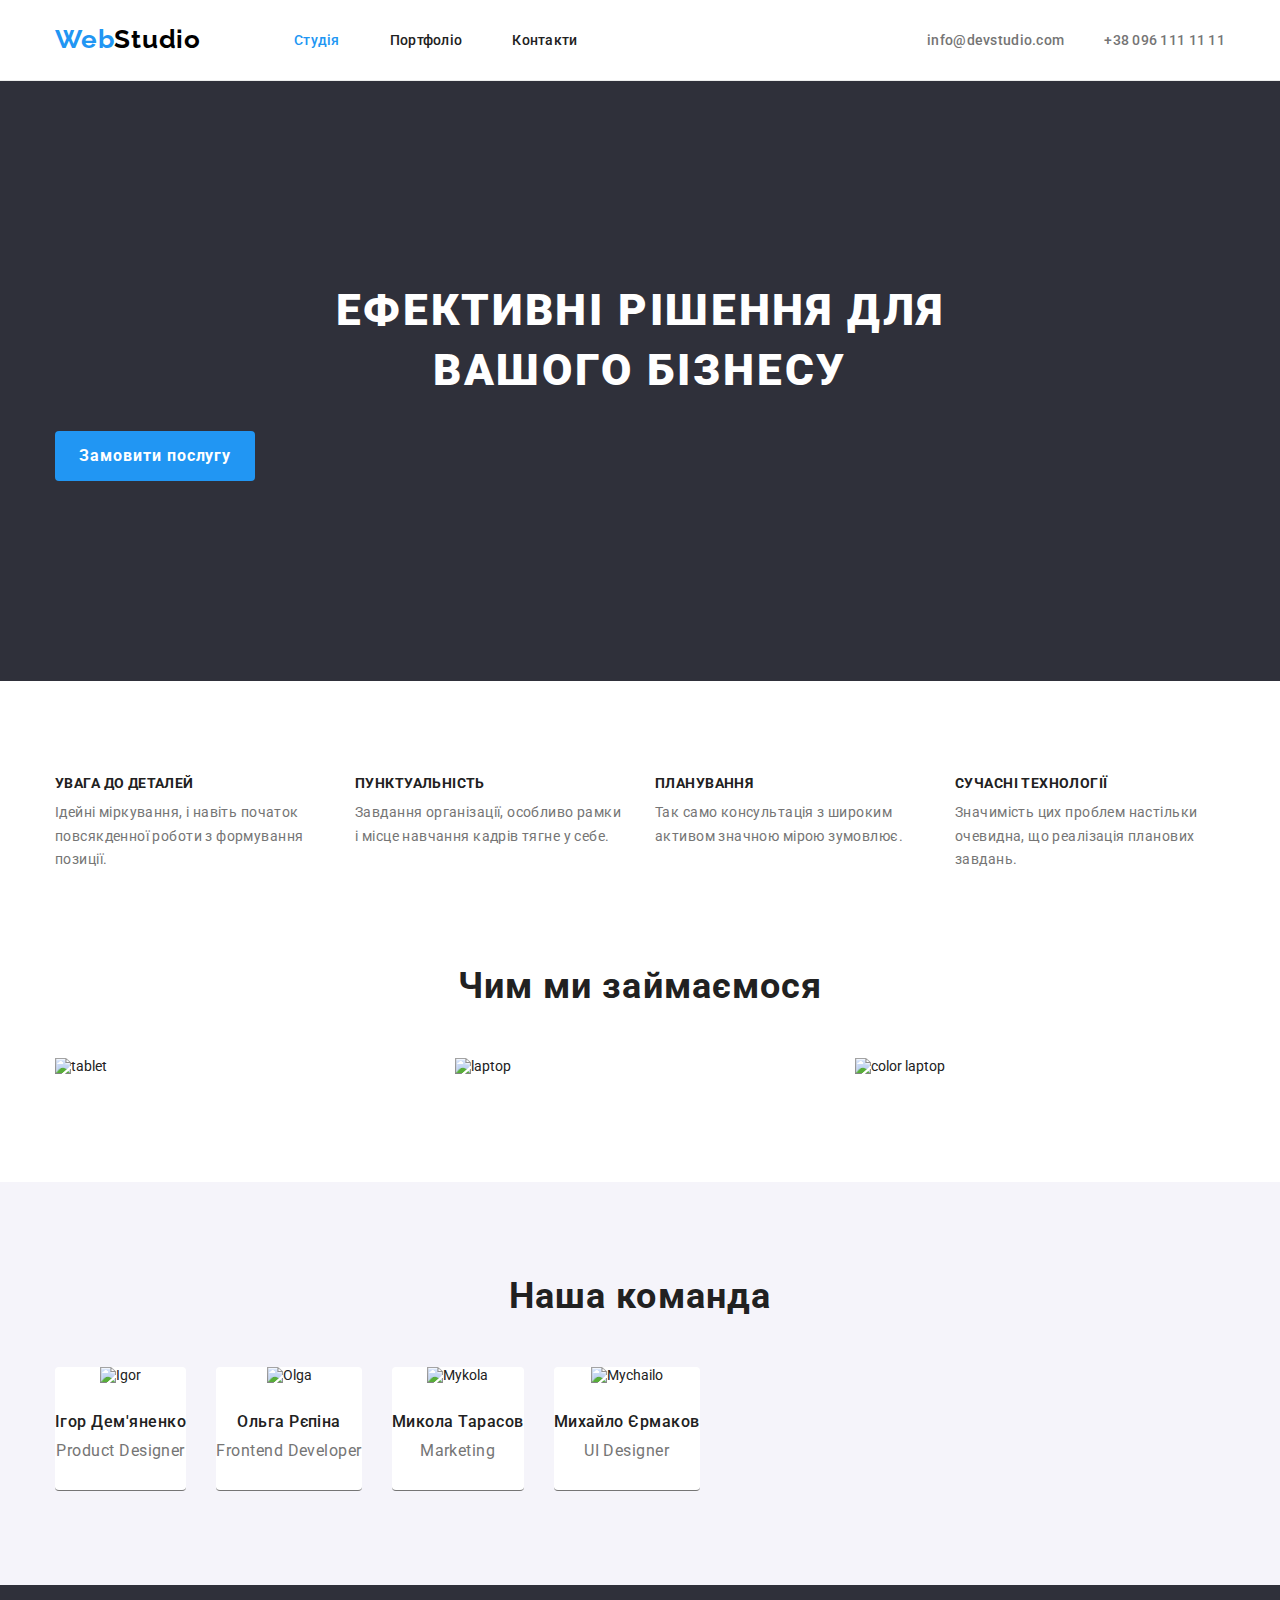
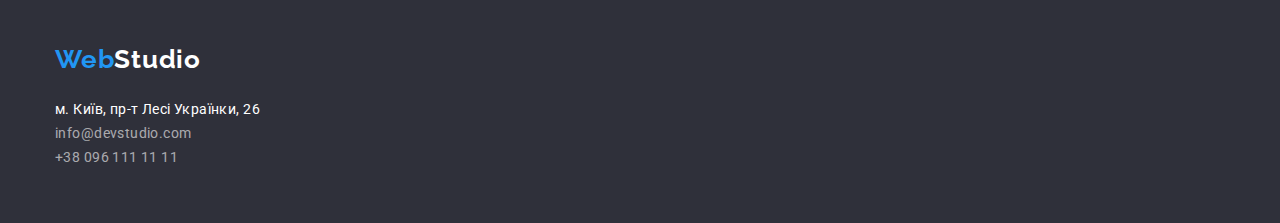
==== index.html @ da52d229 "intermidiate" ====
<!DOCTYPE html>
<html lang="uk">
  <head>
    <meta charset="UTF-8" />
    <meta name="viewport" content="width=device-width, initial-scale=1.0" />
    <title>Modul01</title>
    <link
      rel="stylesheet"
      href="https://cdn.jsdelivr.net/npm/modern-normalize@2.0.0/modern-normalize.min.css"
    />
    <link rel="stylesheet" href="./css/styles.css" />
    <link rel="preconnect" href="https://fonts.googleapis.com" />
    <link rel="preconnect" href="https://fonts.gstatic.com" crossorigin />
    <link
      href="https://fonts.googleapis.com/css2?family=Raleway:wght@700&family=Roboto:wght@400;500;700;900&display=swap"
      rel="stylesheet"
    />
  </head>
  <body>
    <header class="header">
      <div class="container header">
        <nav class="navigation">
          <a class="webstudio-header" href="index.html"
            ><span class="web">Web</span><span class="studio">Studio</span></a
          >
          <ul class="navigation-header">
            <li><a class="nav nav-index" href="index.html">Студія </a></li>
            <li><a class="nav" href="portfolio.html">Портфоліо </a></li>
            <li><a class="nav" href="">Контакти </a></li>
          </ul>
        </nav>
        <ul class="contact-header">
          <li>
            <a class="contact" href="mailto:info@devstudio.com"
              >info@devstudio.com</a
            >
          </li>
          <li>
            <a class="contact" href="tel:+380961111111">+38 096 111 11 11</a>
          </li>
        </ul>
      </div>
    </header>
    <main>
      <section class="section hero">
        <div class="container">
          <h1 class="hero-title">Ефективні рішення для вашого бізнесу</h1>
          <button class="button-hero" type="button">Замовити послугу</button>
        </div>
      </section>
      <section class="section">
        <div class="container">
          <ul class="dscr">
            <li>
              <h3 class="description-title">УВАГА ДО ДЕТАЛЕЙ</h3>
              <p class="description">
                Ідейні міркування, і навіть початок повсякденної роботи з
                формування позиції.
              </p>
            </li>
            <li>
              <h3 class="description-title">ПУНКТУАЛЬНІСТЬ</h3>
              <p class="description">
                Завдання організації, особливо рамки і місце навчання кадрів
                тягне у себе.
              </p>
            </li>
            <li>
              <h3 class="description-title">ПЛАНУВАННЯ</h3>
              <p class="description">
                Так само консультація з широким активом значною мірою зумовлює.
              </p>
            </li>
            <li>
              <h3 class="description-title">СУЧАСНІ ТЕХНОЛОГІЇ</h3>
              <p class="description">
                Значимість цих проблем настільки очевидна, що реалізація
                планових завдань.
              </p>
            </li>
          </ul>

          <h2 class="title">Чим ми займаємося</h2>
          <ul class="info">
            <li class="item">
              <img src="./images/box_1.jpg" alt="tablet" width="370" />
            </li>
            <li class="item">
              <img src="./images/box_2.jpg" alt="laptop" width="370" />
            </li>
            <li class="item">
              <img src="./images/box_3.jpg" alt="color laptop" width="370" />
            </li>
          </ul>
        </div>
      </section>
      <section class="section comand">
        <div class="comand container">
          <h2 class="title">Наша команда</h2>
          <ul class="team">
            <li class="member">
              <img src="./images/img_igor.jpg" alt="Igor" width="270" />

              <h3 class="name">Ігор Дем'яненко</h3>
              <p class="prof">Product Designer</p>
            </li>
            <li class="member">
              <img src="./images/img_olga.jpg" alt="Olga" width="270" />

              <h3 class="name">Ольга Рєпіна</h3>
              <p class="prof">Frontend Developer</p>
            </li>
            <li class="member">
              <img src="./images/img_mykola.jpg" alt="Mykola" width="270" />

              <h3 class="name">Микола Тарасов</h3>
              <p class="prof">Marketing</p>
            </li>
            <li class="member">
              <img src="./images/img_mychailo.jpg" alt="Mychailo" width="270" />

              <h3 class="name">Михайло Єрмаков</h3>
              <p class="prof">UI Designer</p>
            </li>
          </ul>
        </div>
      </section>
    </main>
    <footer class="footer">
      <div class="container">
        <a class="webstudio" href="index.html "
          ><span class="web">Web</span
          ><span class="studio-footer">Studio</span></a
        >
        <address class="adress">
          м. Київ, пр-т Лесі Українки, 26
          <a class="contact-footer" href="mailto:info@devstudio.com"
            >info@devstudio.com</a
          >
          <a class="contact-footer" href="tel:+380961111111"
            >+38 096 111 11 11</a
          >
        </address>
      </div>
    </footer>
  </body>
</html>
---- css/styles.css ----
/* #212121; - основний текст */
/* #757575; - підписи */
/* лого - #000000 #2196F3; */
:root{
  --title-text-color: #212121;
  --primary-text-color:#757575;
  --accent-color: #2196F3;
  --second-accent-color:#F5F4FA;
}
body{
   font-family: roboto, sans-serif;
   font-size: 14px;
   color: #212121;
   font-weight: 400;
}
.section{
  padding-top: 94px;
  padding-bottom: 94px;
}
ul {
  list-style-type: none;
}

a {
  text-decoration: none;
}
/* header */
.container {
  width: 1200px;
  padding-left: 15px;
  padding-right: 15px;
  margin-left: auto;
  margin-right: auto;
}
header{
  border-bottom: 1px solid #ECECEC;
}
 .web{
   color:var(--accent-color);
   font-family: raleway;
   font-size: 26px;
   letter-spacing: 0.78px;
   font-weight: 700;
 }
 .studio{
    color:black;
   font-family: raleway;
   font-size: 26px;
   letter-spacing: 0.78px;
   font-weight: 700;}

  .webstudio-header{
   text-decoration: none;
   margin-right: 93px;
   /* margin-top: 24px;
   margin-bottom: 25px; */
 } 

 .navigation-header{
  display: flex;
  justify-content: space-between;
  margin-top: 0px;
  margin-bottom:0px ;
  padding-left: 0px;


 } 
 .navigation {
   display: flex;
  align-items: center;
 } 

.contact-header{
  display: flex;
  margin-left: auto;
  margin-top: 0px;
  margin-bottom: 0px;
  padding-left: 0px;
} 

.contact-header li{ 
  margin-left: 40px;
}
.contact-header li:first-child{
  margin-left: 0px;
}
 .header{
  display: flex;
  align-items: center;
   
  margin-bottom: 0px;
 } 

.navigation-header li:last-child{
  margin-right: 0px;
} 
 .nav{
 font-weight: 500;
 letter-spacing: 0.28px;
 color: var(--title-text-color);
 text-decoration: none;
 display: block;
 margin-right: 50px;
 padding-top: 32px;
 padding-bottom: 32px;

 }
 .nav-index,
 .nav-portf{
  color: var(--accent-color);
  font-weight: 500;

 }
.nav:hover{
   color:var(--accent-color);
 }
 .nav:focus{
  color:var(--accent-color);
 }

 .contact{

   color:var(--primary-text-color);
   font-weight: 500;
   letter-spacing: 0.28px;
   text-decoration: none;
 }

 .contact:hover{
   color:var(--accent-color);
 }
 .contact:focus {
   color: var(--accent-color);
 }
 /* hero */
.hero{
    background-color: #2F303A;
    padding-bottom: 200px;
    padding-top: 200px;
  
 }
 .hero-title{
   color:#FFFFFf;
   text-align: center;
   font-size: 44px;
   font-weight: 900;
   line-height: 1.36;
   letter-spacing: 2.64px;
   text-transform: uppercase;
   margin-top:0px;
   margin-bottom: 30px;
   width: 696px;
   margin-right: auto;
   /* не центрується кнопка */
   margin-left: auto;

 }

 .button-hero{
   color: #FFF;
    font-size: 16px;
    font-weight: 700;
    line-height: 1.87;
    letter-spacing: 0.96px;
    background: var(--accent-color);
    cursor: pointer;
    border-radius: 4px;
    padding: 10px 24px;
    border: #2196F3;
    margin-left: auto;
    margin-right: auto;
 }

 /* descriotion */
 .description-title{
 
  margin-top: 0px;
  margin-bottom: 10px;
     font-size: 14px;
      font-weight: 700;
      letter-spacing: 0.42px;
 }
 .description{
color: var(--primary-text-color);
   line-height: 1.7;
   letter-spacing: 0.42px;
   margin-bottom: 0px;
   margin-top: 0px;
 }
  .dscr{
    display: flex;
    justify-content: space-between;
    padding-left: 0px;
    margin-top: 0px; 
    margin-bottom: 0px;
    padding-bottom: 94px;
  }
  .dscr li{
margin-right: 30px;
width: 270px;
  }
  .dscr :last-child{
    margin-right:0px;
  }
/* info */
.info{
  display: flex;
  padding-left: 0px;
  margin-top: 0px;

}

.item{
  margin-right: 30px;
}
.item>img{
  display: block;
}

.item:last-child{
  margin-right: 0px;
}
    /* comand */
 .title{
      font-size: 36px;
    text-align: center;
      letter-spacing: 1.08px;
      margin-top: 0px;
      margin-bottom: 50px;

 }
 .comand{
  background-color: var(--second-accent-color);
 
  margin-bottom: 0px;
}

 .team{
  display: flex;
  padding-left: 0px;
  margin-bottom: 0px;
 }
.member{
  margin-right: 30px;
  margin-top: 0px;
  text-align: center;
  background-color: #FFF;
  border-bottom: 1px solid #757575;
  border-radius: 4px;
 
}
.member:last-child{
  margin-right: 0px;
}
.member img{
  margin-bottom: 30px;
 
}
 .name{     
      font-size: 16px;
      font-weight: 500;
      letter-spacing: 0.48px;
      margin-bottom: 10px;
      margin-top:0px;
      
 }
 .prof{
   color: var(--primary-text-color);
      font-size: 16px;
      letter-spacing: 0.48px;
      text-decoration: none;
      margin-top: 0px;
      margin-bottom: 30px;
 }
 .adress{
   color: #FFF;
      line-height: 0.87;
      letter-spacing: 0.42px;
      font-style: normal;
      margin-top: 28px;
      margin-bottom: 0px;
 }
 
 .radio-button{
  font-size: 16px;
  font-weight: 500;
  line-height: 1.5;
  letter-spacing: 0.48px;
  cursor: pointer;
  background-color: var(--second-accent-color);
  font-family: inherit;
  border: #757575;
  padding: 6px 22px;
  border-radius: 4px;
  margin:0px;
}
/* .galery-nav:last-child{
  margin-left: 0px;
} */
.galery-nav li{
  margin-right: 8px;
}
.galery-nav li:last-child{
  margin-right: 0px;
}
 .radio-button:hover{
  color: #fff;
  background-color: var(--accent-color);
 }
  .radio-button:focus {
   color: #fff;
  background-color: var(--accent-color);
}

 .signature{
  text-decoration: none;
    font-size: 18px;
    font-weight: 700;
    letter-spacing: 0.42px;
    color: var(--title-text-color);
    line-height: 0.5px;
    margin: 0px;
    margin-top: 20px;
    line-height: 2.0;
    margin-left: 24px;

 }

 
 .contact-footer{
  color: rgba(255, 255, 255, 0.60);
  text-decoration: none ;
  font-style: normal;
  display: block;
 }
 .contact-footer:first-child{
  margin-top: 12px;
  margin-bottom: 12px;
 }
 .contact-footer:hover,
 .contact0footer:focus{
  color: var(--accent-color);
 }

 .footer{
  background-color: #2F303A;
  padding-top: 60px;
  padding-bottom: 60px;
    /* padding-left: 215px; */
 }
   .studio-footer{
  color: #FFF;
  font-family: raleway;
  font-size: 26px;
     letter-spacing: 0.78px;
    font-weight: 700;
   

 }  
.galery-nav{
  display: flex;
  margin-top: 0px;
  justify-content: center;
  padding-left: 0px;
  margin-bottom: 50px;
}

 .galery{
  /* padding-top: 94px;
  padding-bottom: 94px; */
  margin-bottom: 0px;
}
.galery-item{
  display: flex;
  flex-wrap: wrap;
  /* justify-content: center; */
  padding-left: 0px;
  margin-bottom: 0px;
  margin-top: 0px;
}
.item{
  margin-right: 30px;
  margin-bottom: 30px;
  /* border: 1px solid #ECECEC;
   */
}
.item img{
  display: block;
}
.item:nth-child(3n){
  margin-right: 0px;
}
.item:nth-last-child(-n + 3) {
  margin-bottom: 0px;
}
.item-sigh{
 color: var(--primary-text-color);
 font-size: 16px;
 letter-spacing: 0.48px;
 text-decoration: none;

 margin-top: 4px;
 line-height: 2.0;
 margin-left: 24px;
 margin-bottom: 20px;
}
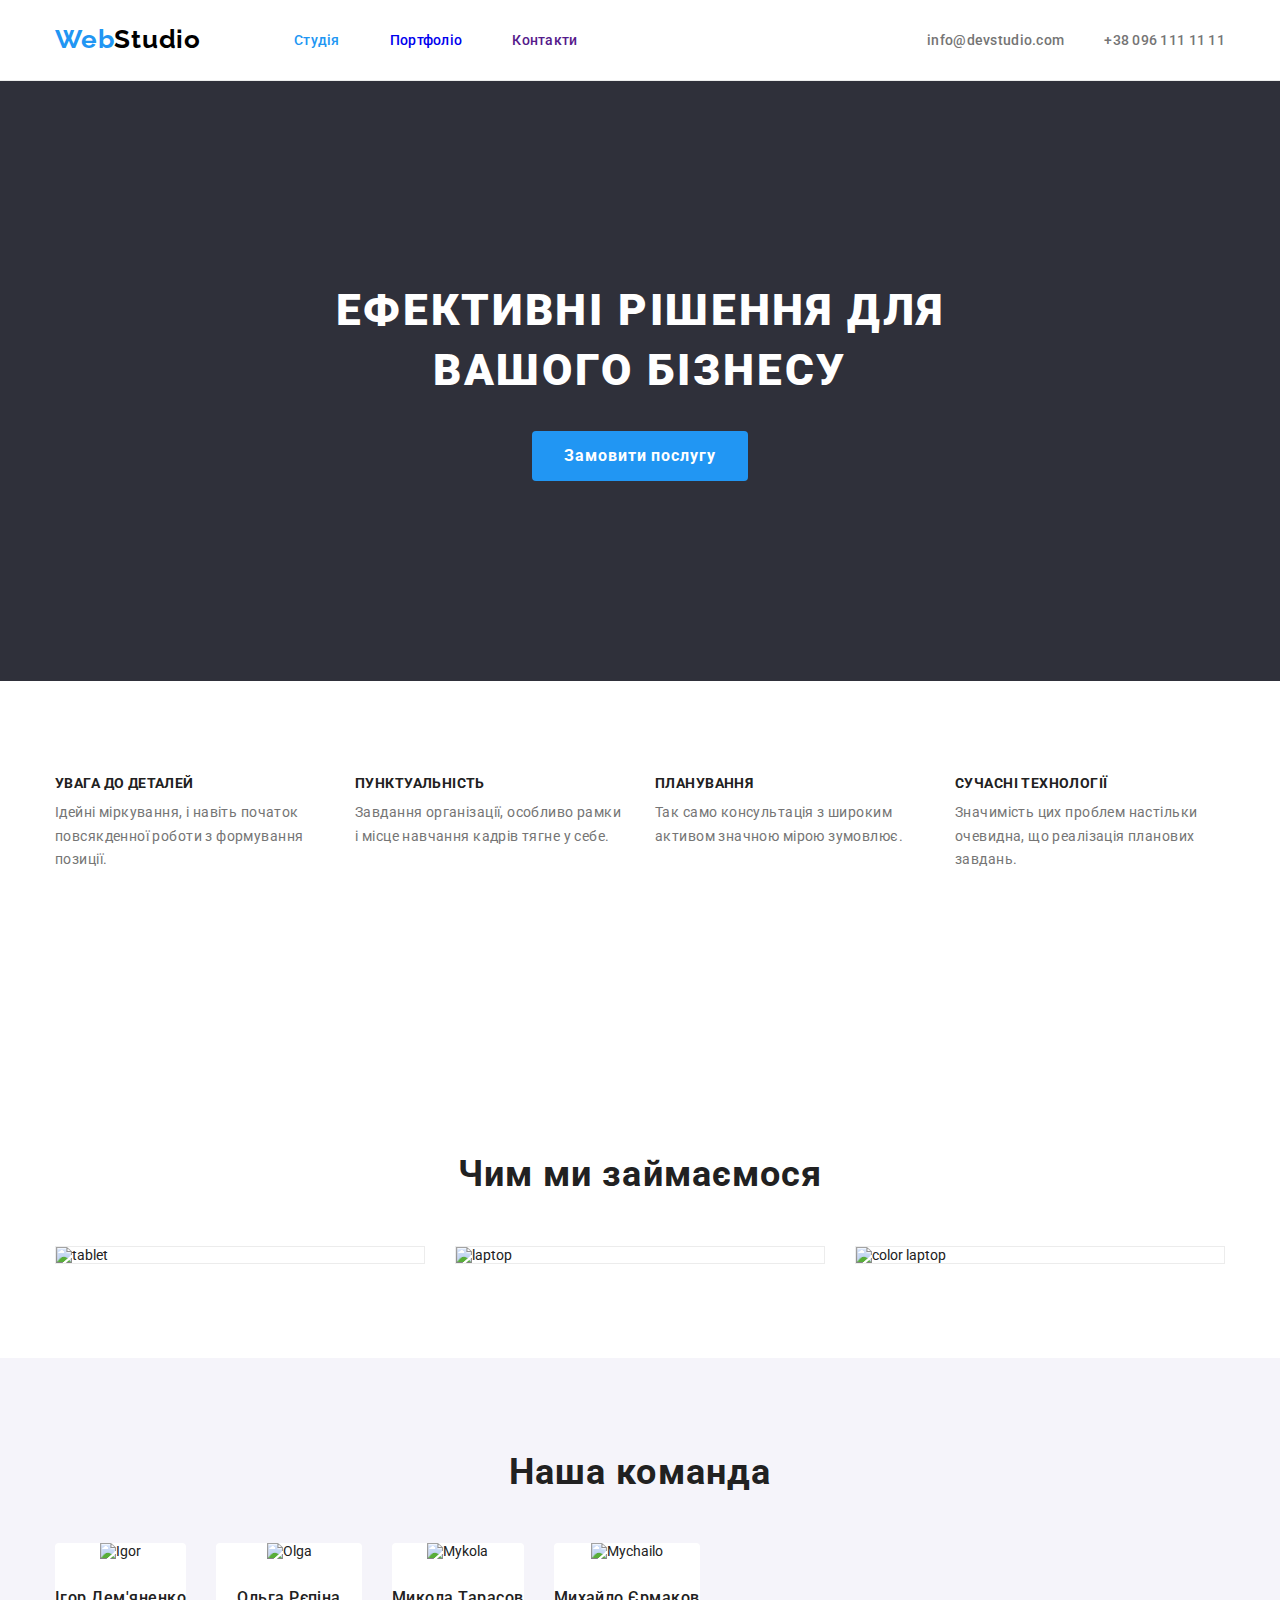
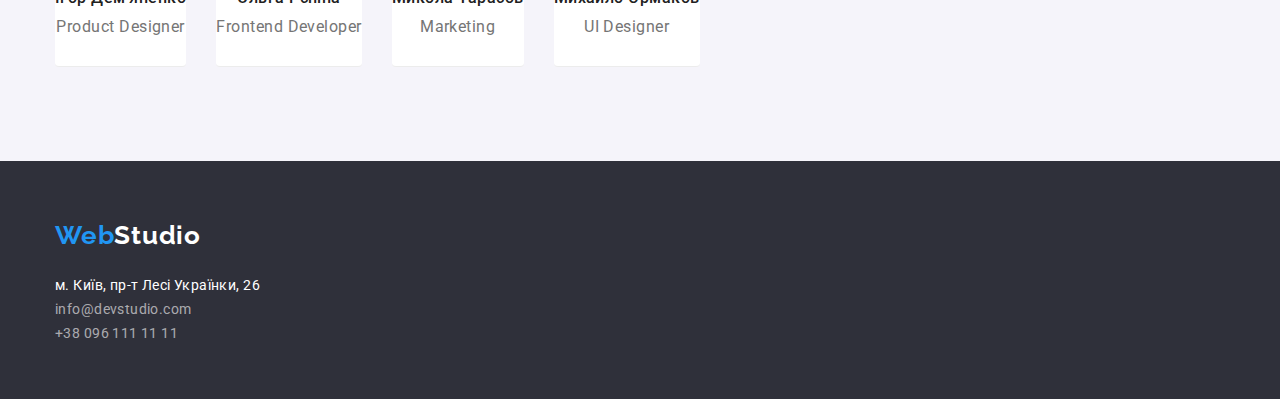
==== commit a2f9e691: "main" ====
--- a/index.html
+++ b/index.html
@@ -17,16 +17,18 @@
     />
   </head>
   <body>
-    <header class="header">
+    <header>
       <div class="container header">
         <nav class="navigation">
           <a class="webstudio-header" href="index.html"
             ><span class="web">Web</span><span class="studio">Studio</span></a
           >
           <ul class="navigation-header">
-            <li><a class="nav nav-index" href="index.html">Студія </a></li>
-            <li><a class="nav" href="portfolio.html">Портфоліо </a></li>
-            <li><a class="nav" href="">Контакти </a></li>
+            <li class="nav">
+              <a class="nav-index" href="index.html">Студія </a>
+            </li>
+            <li class="nav"><a href="portfolio.html">Портфоліо </a></li>
+            <li class="nav"><a href="">Контакти </a></li>
           </ul>
         </nav>
         <ul class="contact-header">
@@ -79,7 +81,10 @@
               </p>
             </li>
           </ul>
-
+        </div>
+      </section>
+      <section class="section section-info">
+        <div class="container">
           <h2 class="title">Чим ми займаємося</h2>
           <ul class="info">
             <li class="item">
@@ -100,27 +105,31 @@
           <ul class="team">
             <li class="member">
               <img src="./images/img_igor.jpg" alt="Igor" width="270" />
-
-              <h3 class="name">Ігор Дем'яненко</h3>
-              <p class="prof">Product Designer</p>
+              <div class="member-dscr">
+                <h3 class="name">Ігор Дем'яненко</h3>
+                <p class="prof">Product Designer</p>
+              </div>
             </li>
             <li class="member">
               <img src="./images/img_olga.jpg" alt="Olga" width="270" />
-
-              <h3 class="name">Ольга Рєпіна</h3>
-              <p class="prof">Frontend Developer</p>
+              <div class="member-dscr">
+                <h3 class="name">Ольга Рєпіна</h3>
+                <p class="prof">Frontend Developer</p>
+              </div>
             </li>
             <li class="member">
               <img src="./images/img_mykola.jpg" alt="Mykola" width="270" />
-
-              <h3 class="name">Микола Тарасов</h3>
-              <p class="prof">Marketing</p>
+              <div class="member-dscr">
+                <h3 class="name">Микола Тарасов</h3>
+                <p class="prof">Marketing</p>
+              </div>
             </li>
             <li class="member">
               <img src="./images/img_mychailo.jpg" alt="Mychailo" width="270" />
-
-              <h3 class="name">Михайло Єрмаков</h3>
-              <p class="prof">UI Designer</p>
+              <div class="member-dscr">
+                <h3 class="name">Михайло Єрмаков</h3>
+                <p class="prof">UI Designer</p>
+              </div>
             </li>
           </ul>
         </div>
--- a/css/styles.css
+++ b/css/styles.css
@@ -166,9 +166,11 @@
     cursor: pointer;
     border-radius: 4px;
     padding: 10px 24px;
-    border: #2196F3;
-    margin-left: auto;
-    margin-right: auto;
+    border: none;
+    margin: auto;
+    display: block;
+ 
+    min-width: 216px;
  }
 
  /* descriotion */
@@ -207,6 +209,7 @@
   display: flex;
   padding-left: 0px;
   margin-top: 0px;
+  margin-bottom: 0px;
 
 }
 
@@ -245,7 +248,7 @@
   margin-top: 0px;
   text-align: center;
   background-color: #FFF;
-  border-bottom: 1px solid #757575;
+  border-bottom: 1px solid #ECECEC;
   border-radius: 4px;
  
 }
@@ -289,7 +292,7 @@
   cursor: pointer;
   background-color: var(--second-accent-color);
   font-family: inherit;
-  border: #757575;
+  border: none;
   padding: 6px 22px;
   border-radius: 4px;
   margin:0px;
@@ -381,8 +384,9 @@
 .item{
   margin-right: 30px;
   margin-bottom: 30px;
-  /* border: 1px solid #ECECEC;
-   */
+  border: 1px solid #ECECEC;
+  width: 370px;
+  
 }
 .item img{
   display: block;
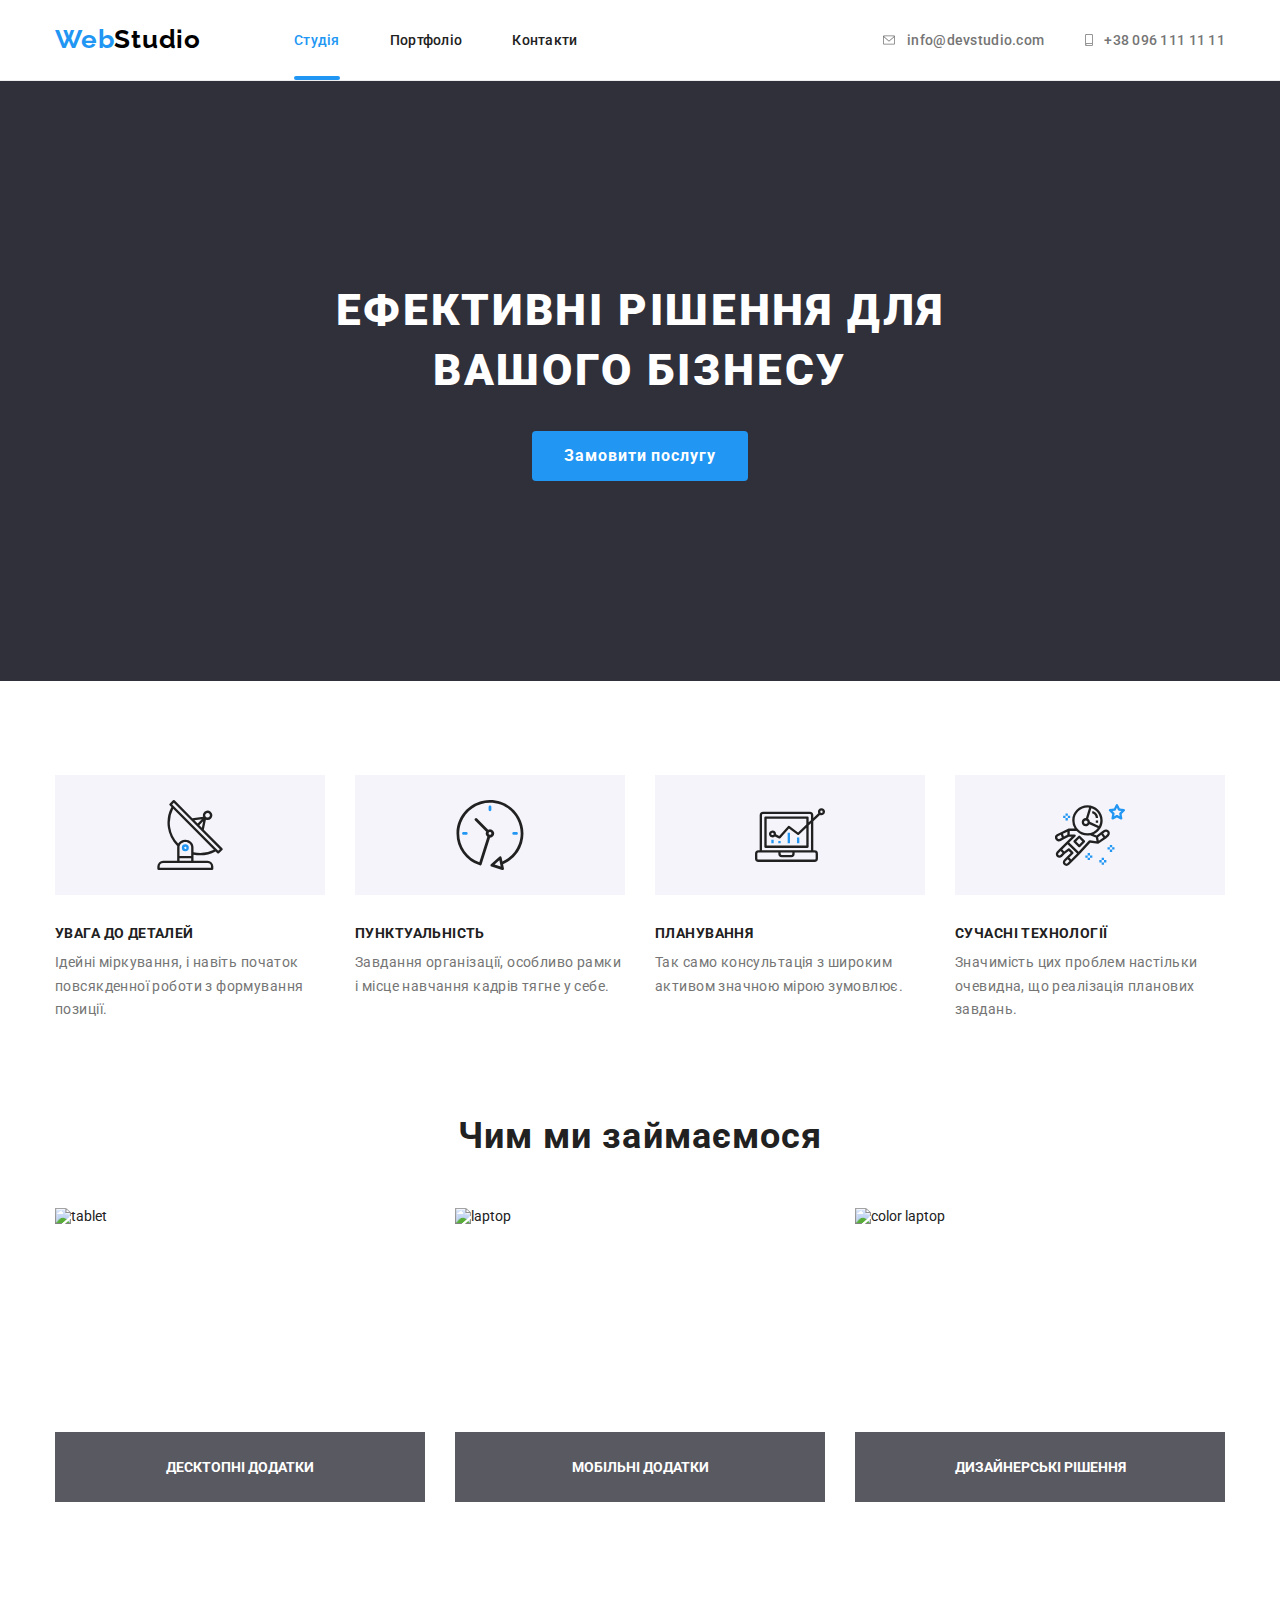
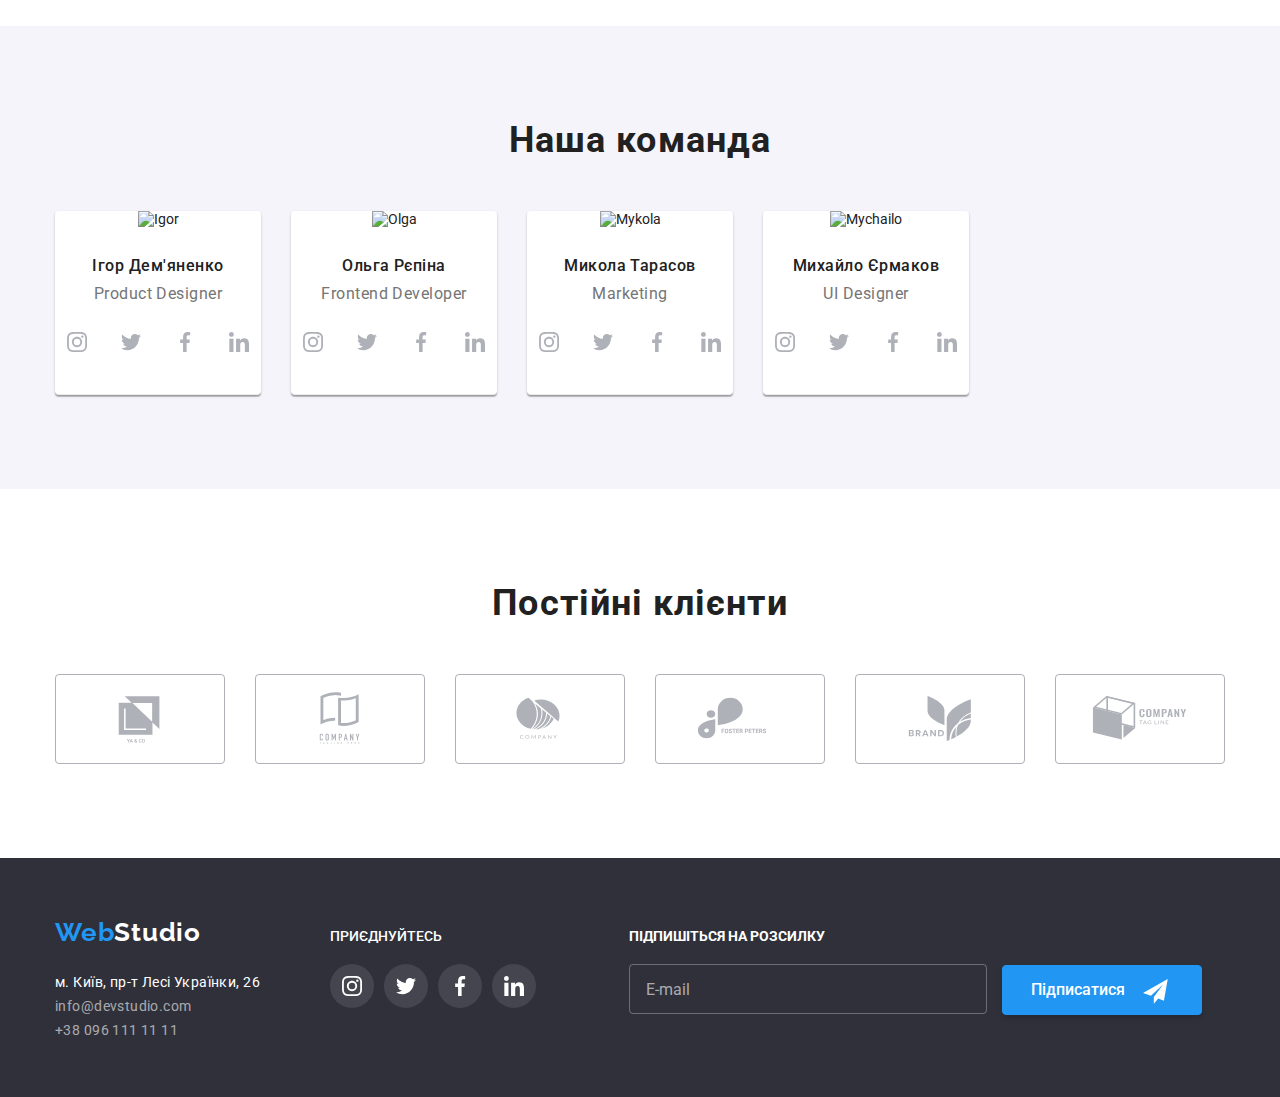
==== commit 1650faec: "f" ====
--- a/index.html
+++ b/index.html
@@ -17,6 +17,7 @@
     />
   </head>
   <body>
+    <!--Шапка сайту-->
     <header>
       <div class="container header">
         <nav class="navigation">
@@ -24,56 +25,101 @@
             ><span class="web">Web</span><span class="studio">Studio</span></a
           >
           <ul class="navigation-header">
-            <li class="nav">
-              <a class="nav-index" href="index.html">Студія </a>
-            </li>
-            <li class="nav"><a href="portfolio.html">Портфоліо </a></li>
-            <li class="nav"><a href="">Контакти </a></li>
+            <li><a class="nav current" href="index.html">Студія </a>
+            </li>
+            <li ><a class="nav" href="portfolio.html">Портфоліо </a></li>
+            <li ><a class="nav" href="">Контакти </a></li>
           </ul>
         </nav>
         <ul class="contact-header">
           <li>
-            <a class="contact" href="mailto:info@devstudio.com"
-              >info@devstudio.com</a
-            >
+            <a class="contact " href="mailto:info@devstudio.com"><svg class="envelope" width="16" height="12"  ><use href="./images/sprite.svg#icon-envelope" ></use></svg>info@devstudio.com</a>
           </li>
           <li>
-            <a class="contact" href="tel:+380961111111">+38 096 111 11 11</a>
+            <a class="contact " href="tel:+380961111111"
+              ><svg class="tell"><use href="./images/sprite.svg#icon-smartphonetel1" width="10px" height="12px" ></use></svg>+38 096 111 11 11</a
+            >
           </li>
         </ul>
       </div>
     </header>
     <main>
+      <!--HERO-->
       <section class="section hero">
         <div class="container">
           <h1 class="hero-title">Ефективні рішення для вашого бізнесу</h1>
-          <button class="button-hero" type="button">Замовити послугу</button>
+          <button class="button-hero" type="button" data-modal-open>Замовити послугу</button>
+          <div class="backdrop is-hidden" data-modal>
+            <div class="modal-wrapper">
+              <button class="modal-btn" data-modal-close> <svg class="close" width="11" height="11" fill="none" xmlns="http://www.w3.org/2000/svg">
+  <path d="M11 1.108 9.892 0 5.5 4.392 1.108 0 0 1.108 4.392 5.5 0 9.892 1.108 11 5.5 6.608 9.892 11 11 9.892 6.608 5.5 11 1.108Z" />></svg></button>
+  <strong class="modal-title">Залиште свої дані, ми вам передзвонимо</strong>          
+            <form class="modal-form">
+              <label class="input-label" >
+                <span  class="form-label">Ім'я</span>
+                <input class="modal-input" type="text" name="user-name">
+                <svg class="input-badge" width="18px" height="18px"><use href="./images/sprite.svg#person"></use></svg>
+             </label>
+              <label class="input-label" >
+              <span class="form-label">Телефон</span>
+                <input class="modal-input" type="tel" name="user-tel">
+                <svg class="input-badge" width="18px" height="18px"><use href="./images/sprite.svg#tel-black"></use></svg>
+              </label>
+              <label class="input-label">
+                <span class="form-label">Пошта</span>
+                <input class="modal-input" type="email" name="user-email-form">
+                <svg class="input-badge" width="18px" height="18px"><use href="./images/sprite.svg#email-black"></use></svg>
+              </label>
+              <label class="form-label">Коментар</label>
+             
+             <textarea class="modal-coment" name="coment" placeholder="Введіть текст"></textarea>
+             
+             
+             <label class="check-container">
+              <input class="check" type="checkbox" name="agree" id="check">
+              <span class="custom-checkbox"><svg width="16" height="15"><use href="./images/sprite.svg#check" ></use> </svg></span>
+             <span class="check-label" for="check">Погоджуюся з розсилкою та приймаю <a class="agree-link" href="">Умови договору</a></span>
+            </label>
+
+
+
+              <button class="modal-form-btn" type="submit">Відправити</button>
+
+            </form>
+            </div>
+          </div>
         </div>
+        
       </section>
+      <!--ПЕРЕВАГИ-->
       <section class="section">
         <div class="container">
           <ul class="dscr">
-            <li>
+            <li class="dscr-list">
+              <div class="dscr-item"><svg class="dscr-icon" width="70" height="70"><use href="./images/sprite.svg#icon-antenna"></use></svg></div>
               <h3 class="description-title">УВАГА ДО ДЕТАЛЕЙ</h3>
               <p class="description">
                 Ідейні міркування, і навіть початок повсякденної роботи з
                 формування позиції.
               </p>
             </li>
-            <li>
+            <li class="dscr-list">
+              <div class="dscr-item"><svg class="dscr-icon" width="70" height="70"><use href="./images/sprite.svg#icon-clock-1"></use></svg></div>
               <h3 class="description-title">ПУНКТУАЛЬНІСТЬ</h3>
               <p class="description">
                 Завдання організації, особливо рамки і місце навчання кадрів
                 тягне у себе.
               </p>
             </li>
-            <li>
+            <li class="dscr-list">
+              <div class="dscr-item"><svg class="dscr-icon" width="70" height="70"><use href="./images/sprite.svg#icon-diagram"></use></svg></div>
               <h3 class="description-title">ПЛАНУВАННЯ</h3>
               <p class="description">
                 Так само консультація з широким активом значною мірою зумовлює.
               </p>
             </li>
-            <li>
+            <li class="dscr-list">
+              <div class="dscr-item"><svg class="dscr-icon" width="70" height="70"><use href="./images/sprite.svg#icon-astronaut"></use></svg></div>
               <h3 class="description-title">СУЧАСНІ ТЕХНОЛОГІЇ</h3>
               <p class="description">
                 Значимість цих проблем настільки очевидна, що реалізація
@@ -87,14 +133,26 @@
         <div class="container">
           <h2 class="title">Чим ми займаємося</h2>
           <ul class="info">
-            <li class="item">
+            <li class="item-info">
+              <div class="thumb">
               <img src="./images/box_1.jpg" alt="tablet" width="370" />
-            </li>
-            <li class="item">
-              <img src="./images/box_2.jpg" alt="laptop" width="370" />
-            </li>
-            <li class="item">
+              <p class="item-content">десктопні Додатки</p>
+            </div>
+              
+            
+            </li>
+            <li class="item-info">
+              <div class="thumb">
+                <img src="./images/box_2.jpg" alt="laptop" width="370" />
+                <p class="item-content">мобільні Додатки</p>
+              </div>
+              </li>
+            <li class="item-info">
+              
+              <div class="thumb">
               <img src="./images/box_3.jpg" alt="color laptop" width="370" />
+              <p class="item-content">дизайнерські рішення</p>
+            </div>
             </li>
           </ul>
         </div>
@@ -108,6 +166,46 @@
               <div class="member-dscr">
                 <h3 class="name">Ігор Дем'яненко</h3>
                 <p class="prof">Product Designer</p>
+                <ul class="social-list">
+                  <li class="socials-item">
+                    <a class="socials-link"
+                      href=""
+                      target="_blank"
+                      rel="noopener noreferrer"
+                      aria-label="іконка Інстаграм"
+                    >
+                      <svg class="socials-icon" width="20px" height="20px">
+                        <use
+                          href="./images/sprite.svg#icon-instagram" ></use></svg></a>
+                  </li>
+                  <li class="socials-item"><a class="socials-link"
+                    href=""
+                    target="_blank"
+                    rel="noopener noreferrer"
+                    aria-label="іконка Твітер"
+                  >
+                    <svg class="socials-icon" width="20px" height="20px">
+                      <use
+                        href="./images/sprite.svg#icon-twitter-1" ></use></svg></a></li>
+                  <li class="socials-item"><a class="socials-link"
+                    href=""
+                    target="_blank"
+                    rel="noopener noreferrer"
+                    aria-label="іконка Фейсбук"
+                  >
+                    <svg class="socials-icon" width="20px" height="20px">
+                      <use
+                        href="./images/sprite.svg#icon-facebook-1" ></use></svg></a></li>
+                  <li class="socials-item"><a class="socials-link"
+                    href=""
+                    target="_blank"
+                    rel="noopener noreferrer"
+                    aria-label="іконка Лінкедін"
+                  >
+                    <svg class="socials-icon" width="20px" height="20px">
+                      <use
+                        href="./images/sprite.svg#icon-linkedin-1" ></use></svg></a></li>
+                </ul>
               </div>
             </li>
             <li class="member">
@@ -115,6 +213,46 @@
               <div class="member-dscr">
                 <h3 class="name">Ольга Рєпіна</h3>
                 <p class="prof">Frontend Developer</p>
+                <ul class="social-list">
+                  <li class="socials-item">
+                    <a class="socials-link"
+                      href=""
+                      target="_blank"
+                      rel="noopener noreferrer"
+                      aria-label="іконка Інстаграм"
+                    >
+                      <svg class="socials-icon" width="20px" height="20px">
+                        <use
+                          href="./images/sprite.svg#icon-instagram" ></use></svg></a>
+                  </li>
+                  <li class="socials-item"><a class="socials-link"
+                    href=""
+                    target="_blank"
+                    rel="noopener noreferrer"
+                    aria-label="іконка Твітер"
+                  >
+                    <svg class="socials-icon" width="20px" height="20px">
+                      <use
+                        href="./images/sprite.svg#icon-twitter-1" ></use></svg></a></li>
+                  <li class="socials-item"><a class="socials-link"
+                    href=""
+                    target="_blank"
+                    rel="noopener noreferrer"
+                    aria-label="іконка Фейсбук"
+                  >
+                    <svg class="socials-icon" width="20px" height="20px">
+                      <use
+                        href="./images/sprite.svg#icon-facebook-1" ></use></svg></a></li>
+                  <li class="socials-item"><a class="socials-link"
+                    href=""
+                    target="_blank"
+                    rel="noopener noreferrer"
+                    aria-label="іконка Лінкедін"
+                  >
+                    <svg class="socials-icon" width="20px" height="20px">
+                      <use
+                        href="./images/sprite.svg#icon-linkedin-1" ></use></svg></a></li>
+                </ul>
               </div>
             </li>
             <li class="member">
@@ -122,6 +260,46 @@
               <div class="member-dscr">
                 <h3 class="name">Микола Тарасов</h3>
                 <p class="prof">Marketing</p>
+                <ul class="social-list">
+                  <li class="socials-item">
+                    <a class="socials-link"
+                      href=""
+                      target="_blank"
+                      rel="noopener noreferrer"
+                      aria-label="іконка Інстаграм"
+                    >
+                      <svg class="socials-icon" width="20px" height="20px">
+                        <use
+                          href="./images/sprite.svg#icon-instagram" ></use></svg></a>
+                  </li>
+                  <li class="socials-item"><a class="socials-link"
+                    href=""
+                    target="_blank"
+                    rel="noopener noreferrer"
+                    aria-label="іконка Твітер"
+                  >
+                    <svg class="socials-icon" width="20px" height="20px">
+                      <use
+                        href="./images/sprite.svg#icon-twitter-1" ></use></svg></a></li>
+                  <li class="socials-item"><a class="socials-link"
+                    href=""
+                    target="_blank"
+                    rel="noopener noreferrer"
+                    aria-label="іконка Фейсбук"
+                  >
+                    <svg class="socials-icon" width="20px" height="20px">
+                      <use
+                        href="./images/sprite.svg#icon-facebook-1" ></use></svg></a></li>
+                  <li class="socials-item"><a class="socials-link"
+                    href=""
+                    target="_blank"
+                    rel="noopener noreferrer"
+                    aria-label="іконка Лінкедін"
+                  >
+                    <svg class="socials-icon" width="20px" height="20px">
+                      <use
+                        href="./images/sprite.svg#icon-linkedin-1" ></use></svg></a></li>
+                </ul>
               </div>
             </li>
             <li class="member">
@@ -129,14 +307,68 @@
               <div class="member-dscr">
                 <h3 class="name">Михайло Єрмаков</h3>
                 <p class="prof">UI Designer</p>
+                <ul class="social-list">
+                  <li class="socials-item">
+                    <a class="socials-link"
+                      href=""
+                      target="_blank"
+                      rel="noopener noreferrer"
+                      aria-label="іконка Інстаграм"
+                    >
+                      <svg class="socials-icon" width="20px" height="20px">
+                        <use
+                          href="./images/sprite.svg#icon-instagram" ></use></svg></a>
+                  </li>
+                  <li class="socials-item"><a class="socials-link"
+                    href=""
+                    target="_blank"
+                    rel="noopener noreferrer"
+                    aria-label="іконка Твітер"
+                  >
+                    <svg class="socials-icon" width="20px" height="20px">
+                      <use
+                        href="./images/sprite.svg#icon-twitter-1" ></use></svg></a></li>
+                  <li class="socials-item"><a class="socials-link"
+                    href=""
+                    target="_blank"
+                    rel="noopener noreferrer"
+                    aria-label="іконка Фейсбук"
+                  >
+                    <svg class="socials-icon" width="20px" height="20px">
+                      <use
+                        href="./images/sprite.svg#icon-facebook-1" ></use></svg></a></li>
+                  <li class="socials-item"><a class="socials-link"
+                    href=""
+                    target="_blank"
+                    rel="noopener noreferrer"
+                    aria-label="іконка Лінкедін"
+                  >
+                    <svg class="socials-icon" width="20px" height="20px">
+                      <use
+                        href="./images/sprite.svg#icon-linkedin-1" ></use></svg></a></li>
+                </ul>
               </div>
             </li>
+          </ul>
+        </div>
+      </section>
+      <section class="section">
+        <div class="container">
+          <h2 class="title">Постійні клієнти</h2>
+          <ul class="clients">
+            <li class="clients-item"><a class="clients-link" href="" target="_blank" rel="noopener noreferrer" aria-label=" компанія я енд ко"><svg class="clients-icon"><use href="./images/sprite-two.svg#icon-one"></svg>  </a></li>
+            <li class="clients-item"><a class="clients-link" href="" target="_blank" rel="noopener noreferrer" aria-label=" компанія я енд ко"><svg class="clients-icon" ><use href="./images/sprite-two.svg#icon-two"></svg> </a></li>
+            <li class="clients-item"><a class="clients-link" href="" target="_blank" rel="noopener noreferrer" aria-label=" компанія я енд ко"><svg class="clients-icon" ><use href="./images/sprite-two.svg#icon-three"></svg> </a></li>
+            <li class="clients-item"><a class="clients-link" href="" target="_blank" rel="noopener noreferrer" aria-label=" компанія я енд ко"><svg class="clients-icon" ><use href="./images/sprite-two.svg#icon-four"></svg> </a></li>
+            <li class="clients-item"><a class="clients-link" href="" target="_blank" rel="noopener noreferrer" aria-label=" компанія я енд ко"><svg class="clients-icon" ><use href="./images/sprite-two.svg#icon-five"></svg> </a></li>
+            <li class="clients-item"><a class="clients-link" href="" target="_blank" rel="noopener noreferrer" aria-label=" компанія я енд ко"><svg class="clients-icon" ><use href="./images/sprite-two.svg#icon-six"></svg> </a></li>
           </ul>
         </div>
       </section>
     </main>
     <footer class="footer">
-      <div class="container">
+      <div class="container end">
+        <div сlass="footer-item">
         <a class="webstudio" href="index.html "
           ><span class="web">Web</span
           ><span class="studio-footer">Studio</span></a
@@ -151,6 +383,59 @@
           >
         </address>
       </div>
+      <div class="footer-item">
+        <p class="welcome">Приєднуйтесь</p>
+        <ul class="social-list">
+          <li class="socials-item">
+            <a class="socials-link-end"
+              href=""
+              target="_blank"
+              rel="noopener noreferrer"
+              aria-label="іконка Інстаграм"
+            >
+              <svg class="socials-icon-end" width="20px" height="20px">
+                <use
+                  href="./images/sprite.svg#icon-instagram" ></use></svg></a>
+          </li>
+          <li class="socials-item"><a class="socials-link-end"
+            href=""
+            target="_blank"
+            rel="noopener noreferrer"
+            aria-label="іконка Твітер"
+          >
+            <svg class="socials-icon-end" width="20px" height="20px">
+              <use
+                href="./images/sprite.svg#icon-twitter-1" ></use></svg></a></li>
+          <li class="socials-item"><a class="socials-link-end"
+            href=""
+            target="_blank"
+            rel="noopener noreferrer"
+            aria-label="іконка Фейсбук"
+          >
+            <svg class="socials-icon-end
+            " width="20px" height="20px">
+              <use
+                href="./images/sprite.svg#icon-facebook-1" ></use></svg></a></li>
+          <li class="socials-item "><a class="socials-link-end"
+            href=""
+            target="_blank"
+            rel="noopener noreferrer"
+            aria-label="іконка Лінкедін"
+          >
+            <svg class="socials-icon-end" width="20px" height="20px">
+              <use
+                href="./images/sprite.svg#icon-linkedin-1" ></use></svg></a></li>
+        </ul>
+       
+      </div>
+      <form class="footer-form">
+        <b class="subscribe">Підпишіться на розсилку</b>
+        <input class="input-footer" type="email" name="user-email" placeholder="E-mail">
+        <button class="footer-button" type="submit"> <svg class="button-icon" width="33" height="33"><use class="use" href="./images/sprite.svg#send"  ></use></svg>Підписатися</button>
+       
+      </form>
+      </div>
     </footer>
+    <script src="./js/modal.js"></script>
   </body>
 </html>
--- a/css/styles.css
+++ b/css/styles.css
@@ -6,7 +6,18 @@
   --primary-text-color:#757575;
   --accent-color: #2196F3;
   --second-accent-color:#F5F4FA;
-}
+  --timing-function: cubic-bezier(0.4, 0, 0.2, 1)
+}
+.img{
+  display: block;
+ 
+}
+h1,h2,h3{
+  margin:0px
+}
+/* img{
+  display: block;
+} */
 body{
    font-family: roboto, sans-serif;
    font-size: 14px;
@@ -47,7 +58,8 @@
    font-family: raleway;
    font-size: 26px;
    letter-spacing: 0.78px;
-   font-weight: 700;}
+   font-weight: 700;
+  }
 
   .webstudio-header{
    text-decoration: none;
@@ -76,11 +88,14 @@
   margin-top: 0px;
   margin-bottom: 0px;
   padding-left: 0px;
+  align-items: flex-end;
 } 
 
 .contact-header li{ 
+
   margin-left: 40px;
 }
+
 .contact-header li:first-child{
   margin-left: 0px;
 }
@@ -95,37 +110,74 @@
   margin-right: 0px;
 } 
  .nav{
+ position: relative;
+ display: block;
  font-weight: 500;
  letter-spacing: 0.28px;
- color: var(--title-text-color);
  text-decoration: none;
- display: block;
+ display: inline-block;
  margin-right: 50px;
+ padding-bottom: 32px;
  padding-top: 32px;
- padding-bottom: 32px;
-
- }
- .nav-index,
- .nav-portf{
+  color: var(--title-text-color);
+  transition: color 250ms cubic-bezier(0.4,0, 0.2, 1);
+ }
+
+ .nav:hover,
+ .nav:focus {
+   color: var(--accent-color);
+
+ }
+
+ .current{
   color: var(--accent-color);
   font-weight: 500;
-
- }
-.nav:hover{
-   color:var(--accent-color);
- }
- .nav:focus{
-  color:var(--accent-color);
- }
+ }
+
+ .current::after{
+  position: absolute;
+  bottom: 0;
+  left:0;
+  content: "";
+  width: 100%;
+  height: 4px;
+  border-radius: 2px;
+  display: block;
+  background-color: var(--accent-color);
+ }
+
 
  .contact{
-
+   display: flex;
+   align-items: center;
+   justify-content: end;
    color:var(--primary-text-color);
    font-weight: 500;
    letter-spacing: 0.28px;
    text-decoration: none;
- }
-
+   transition: color 250ms cubic-bezier(0.4, 0, 0.2, 1);
+ 
+ }
+.envelope{
+  fill: var(--primary-text-color);
+  margin-right: 10px;
+  transition: fill 250ms cubic-bezier(0.4, 0, 0.2, 1);
+}
+.tell{
+  width: 10px;
+  height: 12px;
+  margin-right: 10px ;
+  fill: var(--primary-text-color);
+  transition: fill 250ms cubic-bezier(0.4, 0, 0.2, 1);
+}
+.contact:hover .envelope,
+.contact:focus .envelope{
+  fill: var(--accent-color);
+}
+.contact:hover .tell,
+.contact:focus .tell{
+  fill: var(--accent-color);
+}
  .contact:hover{
    color:var(--accent-color);
  }
@@ -137,6 +189,11 @@
     background-color: #2F303A;
     padding-bottom: 200px;
     padding-top: 200px;
+    background-image: linear-gradient(to bottom, rgba(47,48,58, 0.4), rgba(47,48,58,0.4)), url(../images/hero.jpg) ;
+    max-width: 1600px;
+    margin-left: auto;
+    margin-right: auto;
+    background-repeat: no-repeat;
   
  }
  .hero-title{
@@ -151,8 +208,8 @@
    margin-bottom: 30px;
    width: 696px;
    margin-right: auto;
-   /* не центрується кнопка */
    margin-left: auto;
+  
 
  }
 
@@ -171,9 +228,71 @@
     display: block;
  
     min-width: 216px;
- }
-
- /* descriotion */
+   
+ }
+
+ /*modal-form*/
+  .modal-btn{
+  position: absolute; 
+  display: flex;
+  justify-content: center;
+  align-items: center;
+  object-fit: cover;
+  width: 30px;
+  height: 30px;
+  border-radius: 50%;
+  border: rgba(0, 0, 0, 0.1) 1px solid;
+  top:8px;
+  right: 8px;
+  cursor: pointer;
+  padding: 0px; 
+  background-color: transparent;
+ } 
+ .close{
+  fill: #000;
+ }
+ .modal-btn:hover .close,
+ .modal-btn:focus .close{
+  fill:var(--accent-color);
+ }
+  .modal-wrapper{
+  position: absolute;
+  width: 528px;
+  height: 581px;
+  background-color: #FFF;
+  border-radius: 4px;
+  top: 50%;
+  left: 50%;
+  transform:  translate(-50%, -50%) ;
+  scale: 1;
+  box-shadow: 0px 1px 3px 0px rgba(0, 0, 0, 12%),
+      0px 1px 1px 0px rgba(0, 0, 0, 14%),
+      0px 2px 1px 0px rgba(0, 0, 0, 20%);
+  z-index: 10;
+  transition: scale 300ms cubic-bezier(0.4, 0, 0.2, 1);
+  padding: 40px;
+ }
+ .backdrop{
+  position: fixed;
+  top: 0px;
+  left: 0px;
+  background-color: rgba( 0,0, 0, 0.2);
+  width: 100%;
+  height: 100%;
+  transition: opacity 250ms cubic-bezier(0.4, 0, 0.2, 1), visibility 250ms cubic-bezier(0.4, 0, 0.2, 1) ;
+ }
+.is-hidden{
+  opacity: 0;
+  pointer-events: none;
+  visibility: hidden;
+ }
+ .is-hidden .modal-wrapper {
+  transform: translate(-50%, -50%);
+  scale: 0.3;
+  
+ }
+
+ /* description */
  .description-title{
  
   margin-top: 0px;
@@ -182,6 +301,7 @@
       font-weight: 700;
       letter-spacing: 0.42px;
  }
+ 
  .description{
 color: var(--primary-text-color);
    line-height: 1.7;
@@ -195,34 +315,40 @@
     padding-left: 0px;
     margin-top: 0px; 
     margin-bottom: 0px;
-    padding-bottom: 94px;
+   
   }
-  .dscr li{
+.dscr li{
 margin-right: 30px;
 width: 270px;
   }
+.dscr-item{
+  background-color: #F5F4FA;
+  width: 270px;
+  height: 120px;
+  display: flex;
+  justify-content: center;
+  align-items: center;
+  margin-bottom: 30px;
+}
   .dscr :last-child{
     margin-right:0px;
   }
 /* info */
+.section-info{
+  padding-top: 0px;
+
+}
 .info{
   display: flex;
   padding-left: 0px;
   margin-top: 0px;
   margin-bottom: 0px;
 
-}
-
-.item{
-  margin-right: 30px;
-}
-.item>img{
-  display: block;
-}
-
-.item:last-child{
-  margin-right: 0px;
-}
+
+}
+
+
+
     /* comand */
  .title{
       font-size: 36px;
@@ -242,38 +368,42 @@
   display: flex;
   padding-left: 0px;
   margin-bottom: 0px;
+  margin-top: 0px;
  }
 .member{
+  display: block;
   margin-right: 30px;
   margin-top: 0px;
   text-align: center;
   background-color: #FFF;
   border-bottom: 1px solid #ECECEC;
+  
   border-radius: 4px;
+  box-shadow: 0px 1px 3px 0px rgba(0, 0, 0, 12%),
+  0px 1px 1px 0px rgba(0, 0, 0, 14%),
+  0px 2px 1px 0px rgba(0, 0, 0, 20%);
  
 }
 .member:last-child{
   margin-right: 0px;
 }
-.member img{
-  margin-bottom: 30px;
- 
-}
+ 
  .name{     
       font-size: 16px;
       font-weight: 500;
       letter-spacing: 0.48px;
-      margin-bottom: 10px;
-      margin-top:0px;
-      
+      margin-bottom: 10px;  
  }
  .prof{
    color: var(--primary-text-color);
       font-size: 16px;
       letter-spacing: 0.48px;
       text-decoration: none;
-      margin-top: 0px;
-      margin-bottom: 30px;
+      margin: 0px;
+      margin-bottom: 16px;
+ }
+ .member-dscr{
+  padding: 30px 0px;
  }
  .adress{
    color: #FFF;
@@ -296,10 +426,10 @@
   padding: 6px 22px;
   border-radius: 4px;
   margin:0px;
-}
-/* .galery-nav:last-child{
-  margin-left: 0px;
-} */
+  
+  transition: box-shadow 250ms cubic-bezier(0.4, 0, 0.2, 1), background-color 250ms cubic-bezier(0.4, 0, 0.2, 1), color 250ms cubic-bezier(0.4, 0, 0.2, 1);
+}
+
 .galery-nav li{
   margin-right: 8px;
 }
@@ -309,10 +439,17 @@
  .radio-button:hover{
   color: #fff;
   background-color: var(--accent-color);
- }
+  box-shadow: 0px 3px 1px 0px rgba(0, 0, 0, 10%),
+  0px 1px 2px 0px rgba(0, 0, 0, 8%),
+  0px 2px 2px 0px rgba(0, 0, 0, 12%);
+}
   .radio-button:focus {
    color: #fff;
+   outline: none;
   background-color: var(--accent-color);
+  box-shadow: 0px 3px 1px 0px rgba(0, 0, 0, 10%),
+  0px 1px 2px 0px rgba(0, 0, 0, 8%),
+  0px 2px 2px 0px rgba(0, 0, 0, 12%);
 }
 
  .signature{
@@ -323,25 +460,22 @@
     color: var(--title-text-color);
     line-height: 0.5px;
     margin: 0px;
-    margin-top: 20px;
     line-height: 2.0;
-    margin-left: 24px;
-
- }
-
- 
+ }
+
  .contact-footer{
   color: rgba(255, 255, 255, 0.60);
   text-decoration: none ;
   font-style: normal;
   display: block;
+  transition: color 250ms cubic-bezier(0.4, 0, 0.2, 1);
  }
  .contact-footer:first-child{
   margin-top: 12px;
   margin-bottom: 12px;
  }
  .contact-footer:hover,
- .contact0footer:focus{
+ .contact-footer:focus{
   color: var(--accent-color);
  }
 
@@ -360,41 +494,75 @@
    
 
  }  
-.galery-nav{
+ /* portfolio */
+
+ .galery-nav{
   display: flex;
   margin-top: 0px;
   justify-content: center;
   padding-left: 0px;
   margin-bottom: 50px;
 }
-
  .galery{
-  /* padding-top: 94px;
-  padding-bottom: 94px; */
+
   margin-bottom: 0px;
 }
 .galery-item{
   display: flex;
   flex-wrap: wrap;
-  /* justify-content: center; */
+  
   padding-left: 0px;
   margin-bottom: 0px;
   margin-top: 0px;
 }
-.item{
+.item-list{
+  
   margin-right: 30px;
   margin-bottom: 30px;
-  border: 1px solid #ECECEC;
   width: 370px;
-  
-}
-.item img{
-  display: block;
-}
-.item:nth-child(3n){
+  height: 404px;
+
+}
+
+.item-info{
+
+  display: block;
+  margin-right: 30px;
+  margin-bottom: 30px;
+  width: 370px;
+ 
+}
+.thumb{
+  position: relative;
+  width: 370px;
+  height: 294px;
+
+ 
+}
+.thumb img{
+  position: relative;
+z-index: -1; 
+}
+.item-content{
+  position: absolute;
+  margin: 0px;
+  left: 0px;
+  bottom: 0px;
+  width: 100%;
+  height: 70px;
+  font-weight: bold;
+  background-color: rgba( 47,48, 58, 0.8);
+  color: #FFF;
+  text-align: center;
+  text-transform: uppercase;
+  padding-top: 27px;
+  z-index: -1;
+  
+}
+.item-list:nth-child(3n){
   margin-right: 0px;
 }
-.item:nth-last-child(-n + 3) {
+.item-list:nth-last-child(-n + 3) {
   margin-bottom: 0px;
 }
 .item-sigh{
@@ -402,9 +570,365 @@
  font-size: 16px;
  letter-spacing: 0.48px;
  text-decoration: none;
-
  margin-top: 4px;
  line-height: 2.0;
- margin-left: 24px;
- margin-bottom: 20px;
+ margin-bottom: 0px;
+
+}
+.item-dscr{
+  padding: 20px 24px;
+  border: #eee 1px solid;
+  border-top: none;
+}
+.social-list{
+  display: flex;
+  justify-content: center;
+  padding: 0px;
+  align-items: center;
+  margin-bottom: 0px;
+}
+
+.socials-item:not(:last-child){
+  margin-right: 10px;
+}
+
+.socials-link{
+  width: 44px;
+  height: 44px;
+  background-color: #FFFFFf;
+  display:flex;
+  justify-content: center;
+  align-items: center;
+  border-radius: 50%;
+  transition: background-color 250ms cubic-bezier(0.4, 0, 0.2, 1);
+}
+.socials-icon{
+  fill: #afb1b8;
+  transition:  fill 250ms cubic-bezier(0.4, 0, 0.2, 1);
+}
+
+.socials-link:hover .socials-icon{
+ fill:#FFF;
+}
+.socials-link:focus .socials-icon{
+  fill:#FFF;
+}
+.socials-link:hover{
+  background-color: var(--accent-color);
+}
+.socials-link:focus{
+  outline: none;
+  background-color: var(--accent-color);
+} 
+.clients{
+  display: flex;
+  margin: 0px;
+  justify-content: center;
+  align-items: center;
+  padding: 0px;
+}
+.clients-item{
+
+  margin-right: 30px ;
+ 
+}
+.clients-item:last-child{
+  margin-right: 0px;
+}
+.clients-link{
+  width: 170px;
+  height: 90px;
+  border: 1px solid #AFB1B8;
+  border-radius: 4px;
+
+  justify-content: center;
+  align-items: center;
+  display: flex;
+  transition:  border 250ms cubic-bezier(0.4, 0, 0.2, 1);
+}
+.clients-icon{
+width: 106px;
+height: 60px;
+fill:#afb1b8;
+transition: fill 250ms cubic-bezier(0.4, 0, 0.2, 1);
+}
+.clients-link:hover .clients-icon{
+  fill: #2196F3;
+}
+.clients-link:hover{
+  border: var(--accent-color) solid 1px;
+}
+.clients-link:focus .clients-icon{
+  fill: #2196F3;
+}
+.clients-link:focus{
+  outline: none;
+  border: var(--accent-color) solid 3px;
+}
+
+
+.welcome{
+  color: #FFF;
+  font-weight: 500;
+  text-transform: uppercase;
+  margin: 0px;
+  margin-bottom: 20px;
+}
+.socials-icon-end{
+  fill: #FFF;
+}
+.socials-link-end{
+  background-color:rgb(255, 255, 255, 0.1);
+  width: 44px;
+  height: 44px;
+  display:flex;
+  justify-content: center;
+  align-items: center;
+  border-radius: 50%;
+  outline: none;
+  transition: background-color 250ms cubic-bezier(0.4, 0, 0.2, 1);
+}
+ .socials-link-end:hover{
+   background-color: var(--accent-color);
+ }
+ .socials-link-end:focus{
+   background-color: var(--accent-color);
+ } 
+ .end{
+  display: flex;
+  align-items:baseline;
+}
+.footer-item{
+  margin-left: 70px;
+  margin-right: 93px;
+}
+/* GALERY */
+.item {
+  display: block;
+  transition:  box-shadow 250ms cubic-bezier(0.4, 0, 0.2, 1);
+
+}
+
+
+.galery img{
+  display: block;
+}
+.position{
+  position: relative;
+  padding: 0px;
+  overflow: hidden;
+}
+.galery-dscr{
+  color: #FFF;
+  font-size: 18px;
+  font-weight: 400;
+  line-height: 1.6;
+  padding: 63px 24px;
+  margin: 0px;
+ 
+}
+.anim{
+  position: absolute;
+  top:0;
+  left:0;
+  margin: 0px;
+  padding: 0px;
+  width: 100%;
+  height: 100%;
+  background-color: var(--accent-color);
+  opacity: 0.9;
+  transform: translateY(100%);
+  box-shadow: #FFF;
+  transition: transform 250ms cubic-bezier(0.4, 0, 0.2, 1);
+  
+}
+
+.item:hover, .item:focus {
+  box-shadow: 0px 1px 1px 0px rgba(0, 0, 0, 12%),
+  0px 4px 4px 0px rgba(0, 0, 0, 6%),
+  1px 4px 6px 0px rgba(0, 0, 0, 16%);
+  outline: none;
+
+}
+.item:hover .anim,
+.item:focus .anim{
+  transform: translateY(0%);
+  outline: none;
+}
+.subscribe{
+  display: block;
+  margin-bottom: 20px;
+  text-transform: uppercase;
+  color: #FFF;
+  font-weight: bold;
+}
+.footer-form{
+  display: block;
+}
+.input-footer{
+  width: 358px;
+  height: 50px;
+  background-color: inherit;
+  border: 1px solid rgba( 255,255, 255, 0.3);
+  border-radius: 4px;
+  padding-left: 16px;
+  color: #FFF;
+  font-size: 16px;
+  
+}
+.input-footer::placeholder{
+
+  font-size: 16px;
+  color: rgba( 255,255, 255, 0.6);
+  
+}
+.footer-button{
+  position: relative;
+  width: 200px;
+  height: 50px;
+  background-color: var(--accent-color);
+  color: #FFF;
+  font-size: 16px;
+  font-weight: 500;
+  border-radius: 4px;
+  border: var(--accent-color) solid 1px;
+  box-shadow: 0px 4px 4px 0px rgba(0, 0, 0, 15%);
+  cursor: pointer;
+  padding-right: 28px;
+  padding-left: 28px;
+  text-align: left;
+  margin-left: 12px;
+}
+.button-icon{
+ position: absolute;
+ top:13px;
+ right: 25px;
+
+}
+/*modal*/
+.modal-input{
+  display: block;
+  position:relative;
+  width: 448px;
+  height: 40px;
+  border: 1px solid rgba( 33,33, 33, 0.2);
+  border-radius: 4px;
+  margin-bottom: 10px;
+  margin-top: 4px;
+  padding: 12px 42px ;
+  cursor: pointer;
+  transition: border 250ms cubic-bezier(0.4, 0, 0.2, 1);
+
+}
+.modal-title{
+  display: block;
+  text-align: center;
+  font-size: 20px;
+  font-weight: 600;
+  color:var(--title-text-color);
+  margin-bottom: 12px;
+}
+.input-label{
+  position: relative;
+ 
+ 
+}
+.form-label{
+  font-size: 12px;
+  color: var(--primary-text-color);
+
+}
+.input-badge{
+  position: absolute;
+  top: 32px;
+  left: 12px;
+  transition: fill 250ms cubic-bezier(0.4, 0, 0.2, 1);
+}
+.modal-input:focus+.input-badge{
+  fill:var(--accent-color);
+}
+.modal-coment{
+  height: 120px;
+  width: 448px;
+  border: 1px solid rgba( 33,33, 33, 0.2);
+  border-radius: 4px;
+  margin-top: 4px;
+  margin-bottom: 20px;
+  padding: 12px 16px;
+  resize: none;
+  transition: border 250ms cubic-bezier(0.4, 0, 0.2, 1);
+}
+.modal-coment:focus{
+  border: 1px solid var(--accent-color);
+  outline: none;
+}
+.modal-coment::placeholder{
+  font-size: 12px;
+  color: rgba( 117,117, 117, 0.5);
+}
+.modal-form-btn{
+  display: block;
+  width: 200px;
+  height: 50px;
+  background-color: var(--accent-color);
+  color: #FFF;
+  border-radius: 4px;
+  border: var(--accent-color) 1px solid;
+  padding: 0px;
+  font-size: 16px;
+  font-weight: 600px;
+  box-shadow: 0px 4px 4px 0px rgba(0, 0, 0, 15%);
+  margin-left: auto;
+  margin-right: auto;
+  cursor: pointer;
+}
+.agree-link{
+  color: var(--accent-color);
+  text-decoration: underline;
+}
+.check-label{
+  color: var(--primary-text-color);
+}
+.check-container{
+  position: relative;
+  display: flex;
+  justify-content: center;
+  margin-bottom: 30px;
+}
+.modal-input:focus{
+  outline: none;
+  border: 1px solid var(--accent-color);
+}
+.modal-input:focus .input-badge{
+  fill: var(--accent-color
+  );
+}
+.custom-checkbox{
+  position: absolute;
+  top:0;
+  left:17px;
+  display: flex;
+  justify-content: center;
+  align-items: center;
+  width: 16px;
+  height: 15px;
+  border-radius: 2px;
+  outline: 2px solid #212121;
+  outline-offset: -1px;
+  transition: border 250ms cubic-bezier(0.4, 0, 0.2, 1), background-color 250ms cubic-bezier(0.4, 0, 0.2, 1);
+}
+.check{
+  position: absolute;
+  -webkit-appearance: none;
+  -moz-appearance: none;
+  appearance: none;
+}
+.check:checked+.custom-checkbox{
+  background-color: var(--accent-color);
+  outline: 2px solid var(--accent-color);
+  outline-offset: -1px;
+
+ 
+  
+
 }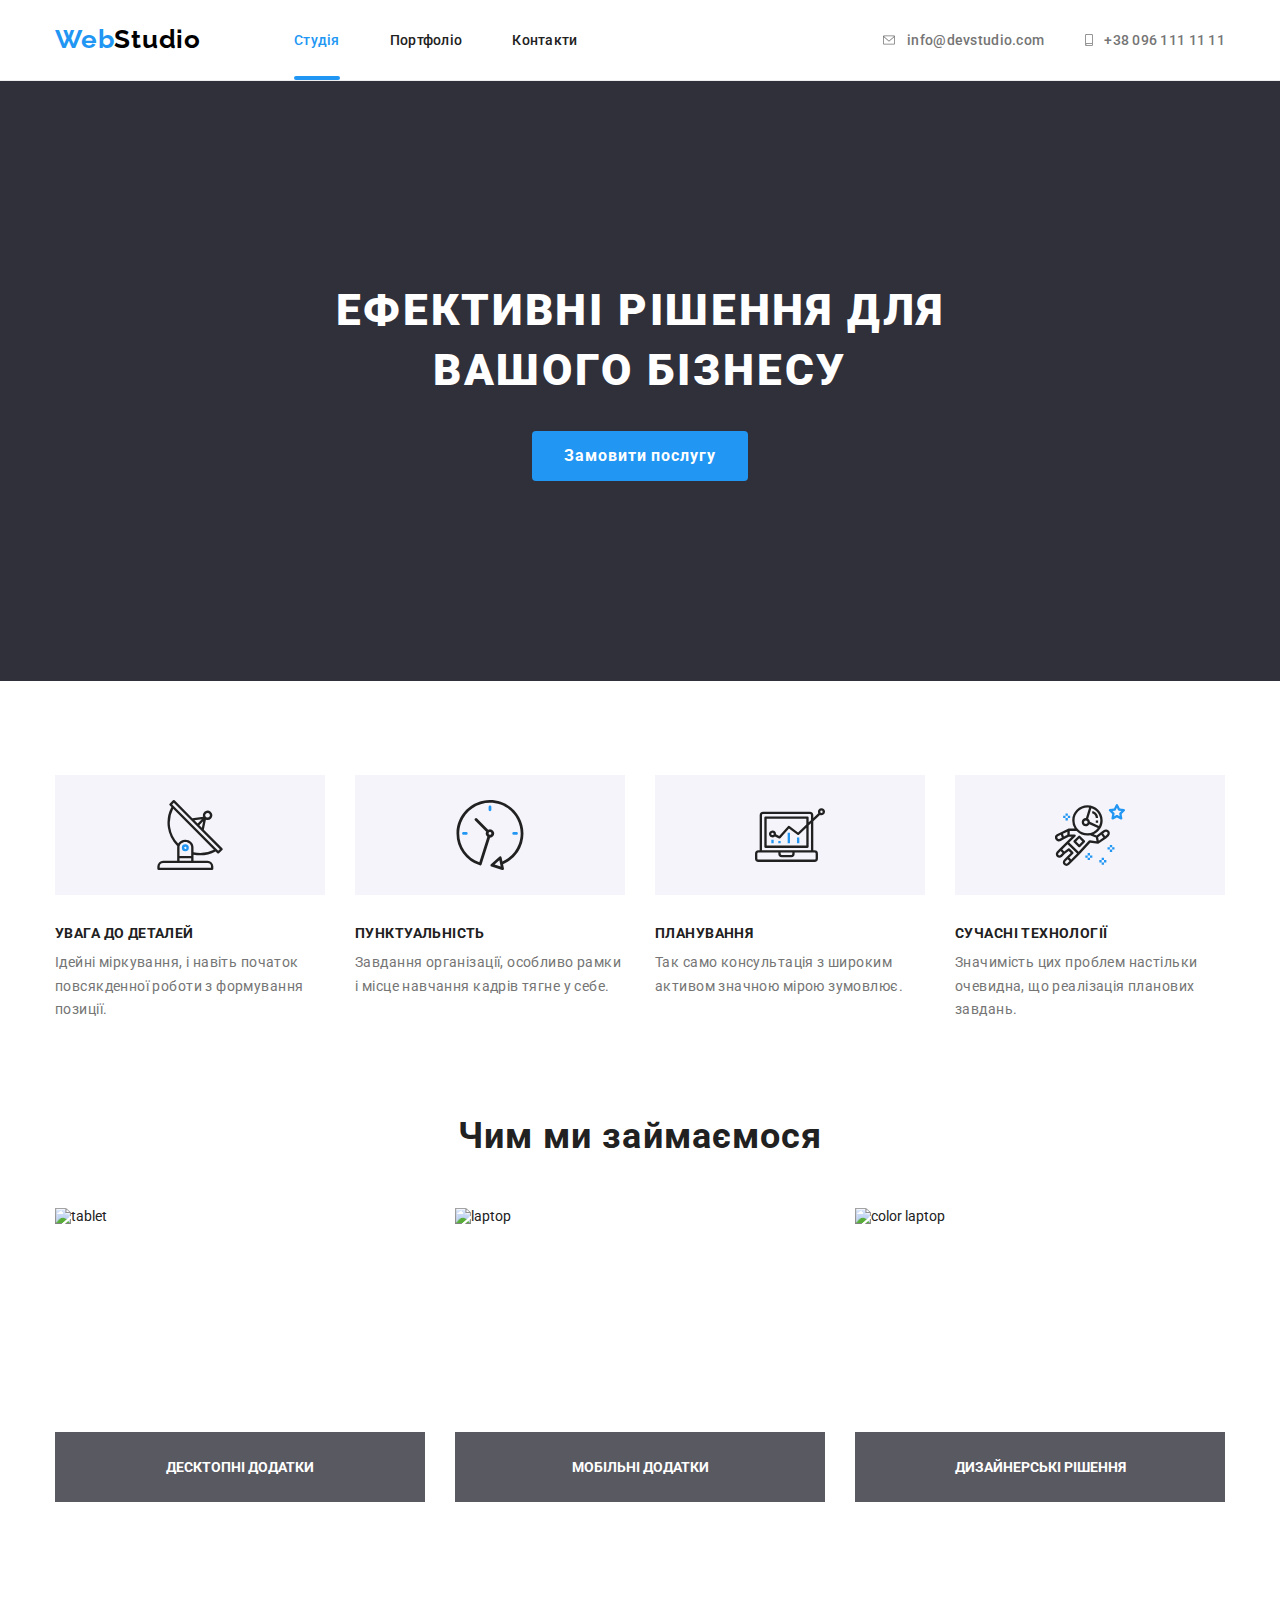
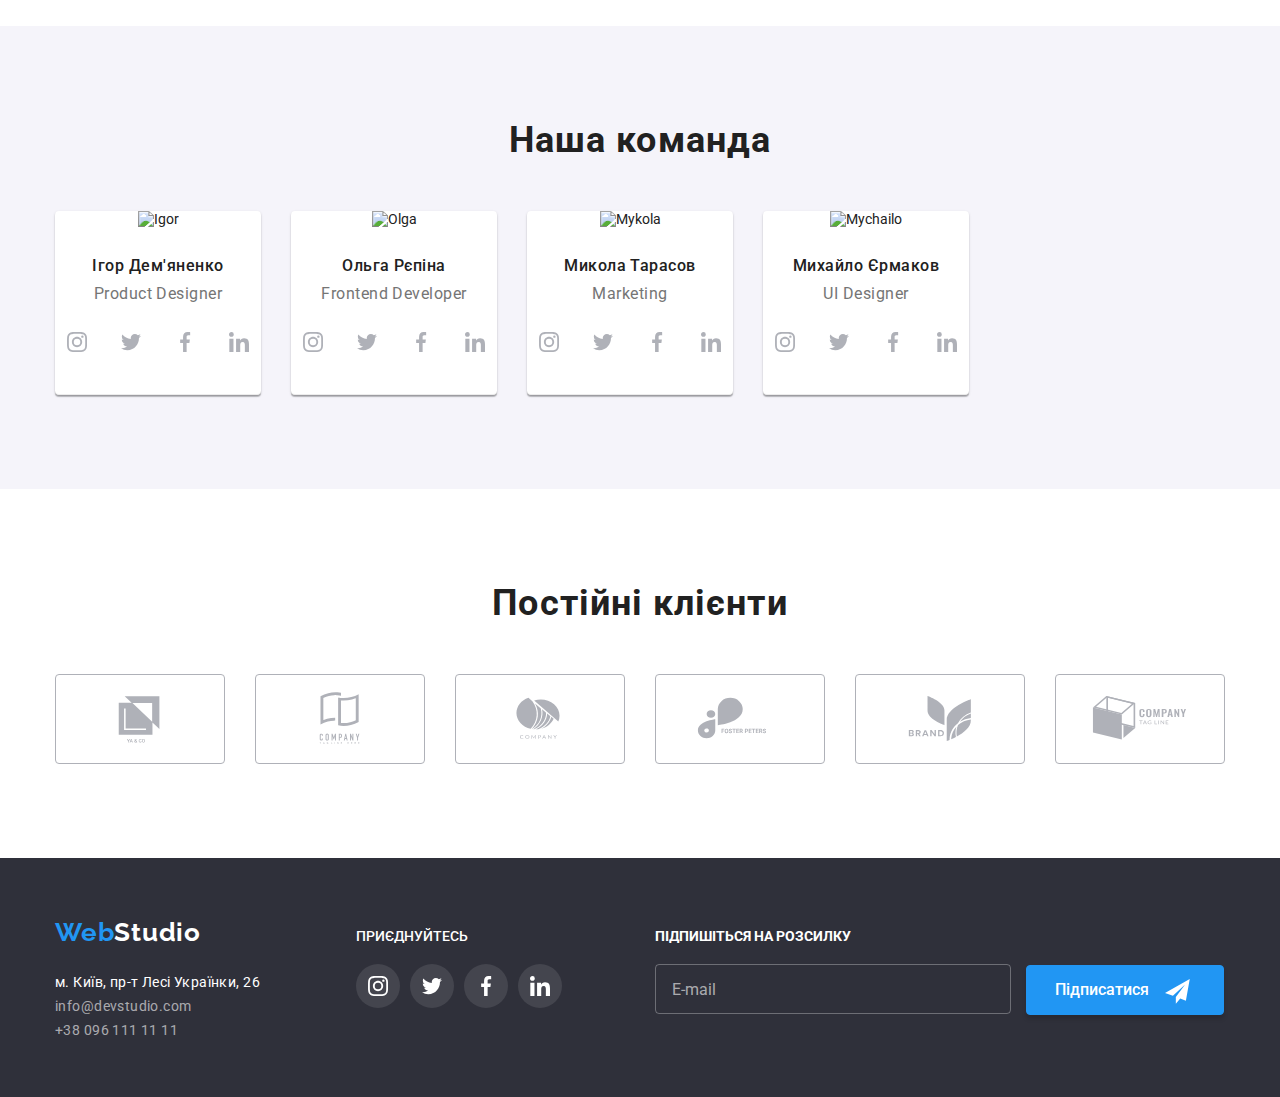
==== commit 3d174122: "bem" ====
--- a/index.html
+++ b/index.html
@@ -9,6 +9,7 @@
       href="https://cdn.jsdelivr.net/npm/modern-normalize@2.0.0/modern-normalize.min.css"
     />
     <link rel="stylesheet" href="./css/styles.css" />
+    <link rel="stylesheet" href="./css/main.min.css"/>
     <link rel="preconnect" href="https://fonts.googleapis.com" />
     <link rel="preconnect" href="https://fonts.gstatic.com" crossorigin />
     <link
@@ -17,111 +18,169 @@
     />
   </head>
   <body>
-    <!--Шапка сайту-->
-    <header>
+ <!--Шапка сайту-->
+    <header class="section-header">
       <div class="container header">
-        <nav class="navigation">
-          <a class="webstudio-header" href="index.html"
-            ><span class="web">Web</span><span class="studio">Studio</span></a
+        <nav class="header__menu">
+          <a class="webstudio" href="index.html"
+            ><span class="webstudio__web">Web</span><span class="webstudio__studio--black">Studio</span></a
           >
-          <ul class="navigation-header">
-            <li><a class="nav current" href="index.html">Студія </a>
-            </li>
-            <li ><a class="nav" href="portfolio.html">Портфоліо </a></li>
-            <li ><a class="nav" href="">Контакти </a></li>
+          <ul class="navigation-list">
+            <li class="navigation-list__item"><a class="navigation-list__link navigation-list__link--current" href="index.html">Студія </a></li>
+            <li class="navigation-list__item"><a class="navigation-list__link" href="portfolio.html">Портфоліо </a></li>
+            <li class="navigation-list__item"><a class="navigation-list__link" href="">Контакти </a></li>
           </ul>
         </nav>
-        <ul class="contact-header">
+        <ul class="contact">
           <li>
-            <a class="contact " href="mailto:info@devstudio.com"><svg class="envelope" width="16" height="12"  ><use href="./images/sprite.svg#icon-envelope" ></use></svg>info@devstudio.com</a>
+            <a class="contact__item" href="mailto:info@devstudio.com"
+              ><svg class="contact__icon" width="16" height="12">
+                <use href="./images/sprite.svg#icon-envelope"></use></svg >info@devstudio.com</a >
           </li>
           <li>
-            <a class="contact " href="tel:+380961111111"
-              ><svg class="tell"><use href="./images/sprite.svg#icon-smartphonetel1" width="10px" height="12px" ></use></svg>+38 096 111 11 11</a
+            <a class="contact__item" href="tel:+380961111111"
+              ><svg class="contact__icon" width="10px"
+              height="12px">
+                <use
+                  href="./images/sprite.svg#icon-smartphonetel1"
+                  
+                ></use></svg  >+38 096 111 11 11</a
             >
           </li>
         </ul>
       </div>
     </header>
+
     <main>
-      <!--HERO-->
-      <section class="section hero">
+ <!--HERO-->
+  <section class="section section-hero">
         <div class="container">
-          <h1 class="hero-title">Ефективні рішення для вашого бізнесу</h1>
-          <button class="button-hero" type="button" data-modal-open>Замовити послугу</button>
+          <h1 class="section-hero__title">Ефективні рішення для вашого бізнесу</h1>
+          <button class="button button__hero" type="button" data-modal-open>
+            Замовити послугу
+          </button>
+ <!--Модальне вікно-->
           <div class="backdrop is-hidden" data-modal>
             <div class="modal-wrapper">
-              <button class="modal-btn" data-modal-close> <svg class="close" width="11" height="11" fill="none" xmlns="http://www.w3.org/2000/svg">
-  <path d="M11 1.108 9.892 0 5.5 4.392 1.108 0 0 1.108 4.392 5.5 0 9.892 1.108 11 5.5 6.608 9.892 11 11 9.892 6.608 5.5 11 1.108Z" />></svg></button>
-  <strong class="modal-title">Залиште свої дані, ми вам передзвонимо</strong>          
-            <form class="modal-form">
-              <label class="input-label" >
-                <span  class="form-label">Ім'я</span>
-                <input class="modal-input" type="text" name="user-name">
-                <svg class="input-badge" width="18px" height="18px"><use href="./images/sprite.svg#person"></use></svg>
-             </label>
-              <label class="input-label" >
-              <span class="form-label">Телефон</span>
-                <input class="modal-input" type="tel" name="user-tel">
-                <svg class="input-badge" width="18px" height="18px"><use href="./images/sprite.svg#tel-black"></use></svg>
-              </label>
-              <label class="input-label">
-                <span class="form-label">Пошта</span>
-                <input class="modal-input" type="email" name="user-email-form">
-                <svg class="input-badge" width="18px" height="18px"><use href="./images/sprite.svg#email-black"></use></svg>
-              </label>
-              <label class="form-label">Коментар</label>
-             
-             <textarea class="modal-coment" name="coment" placeholder="Введіть текст"></textarea>
-             
-             
-             <label class="check-container">
-              <input class="check" type="checkbox" name="agree" id="check">
-              <span class="custom-checkbox"><svg width="16" height="15"><use href="./images/sprite.svg#check" ></use> </svg></span>
-             <span class="check-label" for="check">Погоджуюся з розсилкою та приймаю <a class="agree-link" href="">Умови договору</a></span>
-            </label>
+              <button class="modal-wrapper__close-button" data-modal-close>
+                <svg
+                  class="modal-wrapper__close-icon"
+                  width="11"
+                  height="11"
+                  fill="none"
+                  xmlns="http://www.w3.org/2000/svg"
+                >
+                  <path
+                    d="M11 1.108 9.892 0 5.5 4.392 1.108 0 0 1.108 4.392 5.5 0 9.892 1.108 11 5.5 6.608 9.892 11 11 9.892 6.608 5.5 11 1.108Z"
+                  />
+                </svg>
+              </button>
+            
+              <form class="form">
+                <strong class="form__title"
+                >Залиште свої дані, ми вам передзвонимо</strong>
+                <label class="form__label">
+                  <span class="form__name">Ім'я</span>
+                  <input class="form__input" type="text" name="user-name" />
+                  <svg class="form__icon" width="18px" height="18px">
+                    <use href="./images/sprite.svg#person"></use>
+                  </svg>
+                </label>
+                <label class="form__label">
+                  <span class="form__name">Телефон</span>
+                  <input class="form__input" type="tel" name="user-tel" />
+                  <svg class="form__icon" width="18px" height="18px">
+                    <use href="./images/sprite.svg#tel-black"></use>
+                  </svg>
+                </label>
+                <label class="form__label">
+                  <span class="form__name">Пошта</span>
+                  <input
+                    class="form__input"
+                    type="email"
+                    name="user-email-form"
+                  />
+                  <svg class="form__icon" width="18px" height="18px">
+                    <use href="./images/sprite.svg#email-black"></use>
+                  </svg>
+                </label>
+                <label class="form__name">Коментар</label>
 
+                <textarea
+                  class="form__coment"
+                  name="coment"
+                  placeholder="Введіть текст"
+                ></textarea>
 
+                <label class="check">
+                  <input
+                    class="check__input"
+                    type="checkbox"
+                    name="agree"
+                    id="check"
+                  />
+                  <span class="check__custom"
+                    ><svg width="16" height="15">
+                      <use href="./images/sprite.svg#check"></use></svg ></span>
+                  <span class="check__label"
+                    >Погоджуюся з розсилкою та приймаю
+                    <a class="check__agree-link" href="">Умови договору</a></span
+                  >
+                </label>
 
-              <button class="modal-form-btn" type="submit">Відправити</button>
-
-            </form>
+                <button class="form__button" type="submit">Відправити</button>
+              </form>
             </div>
           </div>
         </div>
-        
       </section>
-      <!--ПЕРЕВАГИ-->
-      <section class="section">
+ <!--ПЕРЕВАГИ-->
+  <section class="section">
         <div class="container">
-          <ul class="dscr">
-            <li class="dscr-list">
-              <div class="dscr-item"><svg class="dscr-icon" width="70" height="70"><use href="./images/sprite.svg#icon-antenna"></use></svg></div>
-              <h3 class="description-title">УВАГА ДО ДЕТАЛЕЙ</h3>
-              <p class="description">
+          <ul class="adventages">
+            <li class="adventages__list">
+              <div class="adventages__item">
+                <svg class="adventages__icon" width="70" height="70">
+                  <use href="./images/sprite.svg#icon-antenna"></use>
+                </svg>
+              </div>
+              <h3 class="adventages__title">УВАГА ДО ДЕТАЛЕЙ</h3>
+              <p class="adventages__description">
                 Ідейні міркування, і навіть початок повсякденної роботи з
                 формування позиції.
               </p>
             </li>
-            <li class="dscr-list">
-              <div class="dscr-item"><svg class="dscr-icon" width="70" height="70"><use href="./images/sprite.svg#icon-clock-1"></use></svg></div>
-              <h3 class="description-title">ПУНКТУАЛЬНІСТЬ</h3>
-              <p class="description">
+            <li class="adventages__list">
+              <div class="adventages__item">
+                <svg class="adventages__icon" width="70" height="70">
+                  <use href="./images/sprite.svg#icon-clock-1"></use>
+                </svg>
+              </div>
+              <h3 class="adventages__title">ПУНКТУАЛЬНІСТЬ</h3>
+              <p class="adventages__description">
                 Завдання організації, особливо рамки і місце навчання кадрів
                 тягне у себе.
               </p>
             </li>
-            <li class="dscr-list">
-              <div class="dscr-item"><svg class="dscr-icon" width="70" height="70"><use href="./images/sprite.svg#icon-diagram"></use></svg></div>
-              <h3 class="description-title">ПЛАНУВАННЯ</h3>
-              <p class="description">
+            <li class="adventages__list">
+              <div class="adventages__item">
+                <svg class="adventages__icon" width="70" height="70">
+                  <use href="./images/sprite.svg#icon-diagram"></use>
+                </svg>
+              </div>
+              <h3 class="adventages__title">ПЛАНУВАННЯ</h3>
+              <p class="adventages__description">
                 Так само консультація з широким активом значною мірою зумовлює.
               </p>
             </li>
-            <li class="dscr-list">
-              <div class="dscr-item"><svg class="dscr-icon" width="70" height="70"><use href="./images/sprite.svg#icon-astronaut"></use></svg></div>
-              <h3 class="description-title">СУЧАСНІ ТЕХНОЛОГІЇ</h3>
-              <p class="description">
+            <li class="adventages__list">
+              <div class="adventages__item">
+                <svg class="adventages__icon" width="70" height="70">
+                  <use href="./images/sprite.svg#icon-astronaut"></use>
+                </svg>
+              </div>
+              <h3 class="adventages__title">СУЧАСНІ ТЕХНОЛОГІЇ</h3>
+              <p class="adventages__description">
                 Значимість цих проблем настільки очевидна, що реалізація
                 планових завдань.
               </p>
@@ -129,311 +188,425 @@
           </ul>
         </div>
       </section>
-      <section class="section section-info">
+ <!--Пропозиції-->
+      <section class="section section--without-padding-top">
         <div class="container">
-          <h2 class="title">Чим ми займаємося</h2>
-          <ul class="info">
-            <li class="item-info">
+          <h2 class="section__title">Чим ми займаємося</h2>
+          <ul class="offers">
+            <li class="offers__item">
               <div class="thumb">
-              <img src="./images/box_1.jpg" alt="tablet" width="370" />
-              <p class="item-content">десктопні Додатки</p>
-            </div>
-              
-            
-            </li>
-            <li class="item-info">
+                <img class="thumb__img" src="./images/box_1.jpg" alt="tablet" width="370" />
+                <p class="thumb__description">десктопні Додатки</p>
+              </div>
+            </li>
+            <li class="offers__item">
               <div class="thumb">
-                <img src="./images/box_2.jpg" alt="laptop" width="370" />
-                <p class="item-content">мобільні Додатки</p>
-              </div>
-              </li>
-            <li class="item-info">
-              
+                <img class="thumb__img"  src="./images/box_2.jpg" alt="laptop" width="370" />
+                <p class="thumb__description">мобільні Додатки</p>
+              </div>
+            </li>
+            <li class="offers__item">
               <div class="thumb">
-              <img src="./images/box_3.jpg" alt="color laptop" width="370" />
-              <p class="item-content">дизайнерські рішення</p>
-            </div>
+                <img class="thumb__img" src="./images/box_3.jpg" alt="color laptop" width="370" />
+                <p class="thumb__description">дизайнерські рішення</p>
+              </div>
             </li>
           </ul>
         </div>
       </section>
-      <section class="section comand">
-        <div class="comand container">
-          <h2 class="title">Наша команда</h2>
-          <ul class="team">
-            <li class="member">
-              <img src="./images/img_igor.jpg" alt="Igor" width="270" />
-              <div class="member-dscr">
-                <h3 class="name">Ігор Дем'яненко</h3>
-                <p class="prof">Product Designer</p>
-                <ul class="social-list">
-                  <li class="socials-item">
-                    <a class="socials-link"
+ <!--Наша команда-->     
+  <section class="section section--grey">
+   <div class="container">
+     <h2 class="section__title">Наша команда</h2>
+       <ul class="team">
+         <li class="member">
+           <img src="./images/img_igor.jpg" alt="Igor" width="270" />
+           <div class="member__description">
+              <h3 class="member__name">Ігор Дем'яненко</h3>
+              <p class="member__profession">Product Designer</p>
+              <ul class="social-list">
+                <li class="social-list__item">
+                  <a class="social-list__link"
                       href=""
                       target="_blank"
                       rel="noopener noreferrer"
-                      aria-label="іконка Інстаграм"
-                    >
-                      <svg class="socials-icon" width="20px" height="20px">
+                      aria-label="іконка Інстаграм" >
+                      <svg class="social-list__icon" width="20px" height="20px">
                         <use
-                          href="./images/sprite.svg#icon-instagram" ></use></svg></a>
-                  </li>
-                  <li class="socials-item"><a class="socials-link"
-                    href=""
-                    target="_blank"
-                    rel="noopener noreferrer"
-                    aria-label="іконка Твітер"
-                  >
-                    <svg class="socials-icon" width="20px" height="20px">
-                      <use
-                        href="./images/sprite.svg#icon-twitter-1" ></use></svg></a></li>
-                  <li class="socials-item"><a class="socials-link"
-                    href=""
-                    target="_blank"
-                    rel="noopener noreferrer"
-                    aria-label="іконка Фейсбук"
-                  >
-                    <svg class="socials-icon" width="20px" height="20px">
-                      <use
-                        href="./images/sprite.svg#icon-facebook-1" ></use></svg></a></li>
-                  <li class="socials-item"><a class="socials-link"
-                    href=""
-                    target="_blank"
-                    rel="noopener noreferrer"
-                    aria-label="іконка Лінкедін"
-                  >
-                    <svg class="socials-icon" width="20px" height="20px">
-                      <use
-                        href="./images/sprite.svg#icon-linkedin-1" ></use></svg></a></li>
-                </ul>
-              </div>
-            </li>
-            <li class="member">
-              <img src="./images/img_olga.jpg" alt="Olga" width="270" />
-              <div class="member-dscr">
-                <h3 class="name">Ольга Рєпіна</h3>
-                <p class="prof">Frontend Developer</p>
-                <ul class="social-list">
-                  <li class="socials-item">
-                    <a class="socials-link"
+                          href="./images/sprite.svg#icon-instagram"
+                        ></use></svg ></a>
+               </li>
+                <li class="social-list__item">
+                    <a
+                      class="social-list__link"
                       href=""
                       target="_blank"
                       rel="noopener noreferrer"
-                      aria-label="іконка Інстаграм"
+                      aria-label="іконка Твітер"
                     >
-                      <svg class="socials-icon" width="20px" height="20px">
+                      <svg class="social-list__icon" width="20px" height="20px">
                         <use
-                          href="./images/sprite.svg#icon-instagram" ></use></svg></a>
+                          href="./images/sprite.svg#icon-twitter-1"
+                        ></use></svg ></a>
                   </li>
-                  <li class="socials-item"><a class="socials-link"
-                    href=""
-                    target="_blank"
-                    rel="noopener noreferrer"
-                    aria-label="іконка Твітер"
-                  >
-                    <svg class="socials-icon" width="20px" height="20px">
-                      <use
-                        href="./images/sprite.svg#icon-twitter-1" ></use></svg></a></li>
-                  <li class="socials-item"><a class="socials-link"
-                    href=""
-                    target="_blank"
-                    rel="noopener noreferrer"
-                    aria-label="іконка Фейсбук"
-                  >
-                    <svg class="socials-icon" width="20px" height="20px">
-                      <use
-                        href="./images/sprite.svg#icon-facebook-1" ></use></svg></a></li>
-                  <li class="socials-item"><a class="socials-link"
-                    href=""
-                    target="_blank"
-                    rel="noopener noreferrer"
-                    aria-label="іконка Лінкедін"
-                  >
-                    <svg class="socials-icon" width="20px" height="20px">
-                      <use
-                        href="./images/sprite.svg#icon-linkedin-1" ></use></svg></a></li>
-                </ul>
-              </div>
-            </li>
-            <li class="member">
-              <img src="./images/img_mykola.jpg" alt="Mykola" width="270" />
-              <div class="member-dscr">
-                <h3 class="name">Микола Тарасов</h3>
-                <p class="prof">Marketing</p>
-                <ul class="social-list">
-                  <li class="socials-item">
-                    <a class="socials-link"
+                  <li class="social-list__item">
+                    <a
+                      class="social-list__link"
                       href=""
                       target="_blank"
                       rel="noopener noreferrer"
-                      aria-label="іконка Інстаграм"
+                      aria-label="іконка Фейсбук"
                     >
-                      <svg class="socials-icon" width="20px" height="20px">
+                      <svg class="social-list__icon" width="20px" height="20px">
                         <use
-                          href="./images/sprite.svg#icon-instagram" ></use></svg></a>
+                          href="./images/sprite.svg#icon-facebook-1" ></use></svg ></a>
                   </li>
-                  <li class="socials-item"><a class="socials-link"
-                    href=""
-                    target="_blank"
-                    rel="noopener noreferrer"
-                    aria-label="іконка Твітер"
-                  >
-                    <svg class="socials-icon" width="20px" height="20px">
-                      <use
-                        href="./images/sprite.svg#icon-twitter-1" ></use></svg></a></li>
-                  <li class="socials-item"><a class="socials-link"
-                    href=""
-                    target="_blank"
-                    rel="noopener noreferrer"
-                    aria-label="іконка Фейсбук"
-                  >
-                    <svg class="socials-icon" width="20px" height="20px">
-                      <use
-                        href="./images/sprite.svg#icon-facebook-1" ></use></svg></a></li>
-                  <li class="socials-item"><a class="socials-link"
-                    href=""
-                    target="_blank"
-                    rel="noopener noreferrer"
-                    aria-label="іконка Лінкедін"
-                  >
-                    <svg class="socials-icon" width="20px" height="20px">
-                      <use
-                        href="./images/sprite.svg#icon-linkedin-1" ></use></svg></a></li>
-                </ul>
-              </div>
-            </li>
-            <li class="member">
-              <img src="./images/img_mychailo.jpg" alt="Mychailo" width="270" />
-              <div class="member-dscr">
-                <h3 class="name">Михайло Єрмаков</h3>
-                <p class="prof">UI Designer</p>
-                <ul class="social-list">
-                  <li class="socials-item">
-                    <a class="socials-link"
+                  <li class="social-list__item">
+                    <a
+                      class="social-list__link"
                       href=""
                       target="_blank"
                       rel="noopener noreferrer"
-                      aria-label="іконка Інстаграм"
+                      aria-label="іконка Лінкедін"
                     >
-                      <svg class="socials-icon" width="20px" height="20px">
+                      <svg class="social-list__icon" width="20px" height="20px">
                         <use
-                          href="./images/sprite.svg#icon-instagram" ></use></svg></a>
-                  </li>
-                  <li class="socials-item"><a class="socials-link"
-                    href=""
-                    target="_blank"
-                    rel="noopener noreferrer"
-                    aria-label="іконка Твітер"
-                  >
-                    <svg class="socials-icon" width="20px" height="20px">
-                      <use
-                        href="./images/sprite.svg#icon-twitter-1" ></use></svg></a></li>
-                  <li class="socials-item"><a class="socials-link"
-                    href=""
-                    target="_blank"
-                    rel="noopener noreferrer"
-                    aria-label="іконка Фейсбук"
-                  >
-                    <svg class="socials-icon" width="20px" height="20px">
-                      <use
-                        href="./images/sprite.svg#icon-facebook-1" ></use></svg></a></li>
-                  <li class="socials-item"><a class="socials-link"
-                    href=""
-                    target="_blank"
-                    rel="noopener noreferrer"
-                    aria-label="іконка Лінкедін"
-                  >
-                    <svg class="socials-icon" width="20px" height="20px">
-                      <use
-                        href="./images/sprite.svg#icon-linkedin-1" ></use></svg></a></li>
-                </ul>
+                          href="./images/sprite.svg#icon-linkedin-1" ></use></svg ></a>
+                  </li></ul>
+              </div>
+            </li>
+            <li class="member">
+              <img src="./images/img_olga.jpg" alt="Olga" width="270" />
+              <div class="member__description">
+                <h3 class="member__name">Ольга Рєпіна</h3>
+                <p class="member__profession">Frontend Developer</p>
+                <ul class="social-list">
+                  <li class="social-list__item">
+                    <a class="social-list__link"
+                        href=""
+                        target="_blank"
+                        rel="noopener noreferrer"
+                        aria-label="іконка Інстаграм" >
+                        <svg class="social-list__icon" width="20px" height="20px">
+                          <use
+                            href="./images/sprite.svg#icon-instagram"
+                          ></use></svg ></a>
+                 </li>
+                  <li class="social-list__item">
+                      <a
+                        class="social-list__link"
+                        href=""
+                        target="_blank"
+                        rel="noopener noreferrer"
+                        aria-label="іконка Твітер"
+                      >
+                        <svg class="social-list__icon" width="20px" height="20px">
+                          <use
+                            href="./images/sprite.svg#icon-twitter-1"
+                          ></use></svg ></a>
+                    </li>
+                    <li class="social-list__item">
+                      <a
+                        class="social-list__link"
+                        href=""
+                        target="_blank"
+                        rel="noopener noreferrer"
+                        aria-label="іконка Фейсбук"
+                      >
+                        <svg class="social-list__icon" width="20px" height="20px">
+                          <use
+                            href="./images/sprite.svg#icon-facebook-1" ></use></svg ></a>
+                    </li>
+                    <li class="social-list__item">
+                      <a
+                        class="social-list__link"
+                        href=""
+                        target="_blank"
+                        rel="noopener noreferrer"
+                        aria-label="іконка Лінкедін"
+                      >
+                        <svg class="social-list__icon" width="20px" height="20px">
+                          <use
+                            href="./images/sprite.svg#icon-linkedin-1" ></use></svg ></a>
+                    </li></ul>
+              </div>
+            </li>
+            <li class="member">
+              <img src="./images/img_mykola.jpg" alt="Mykola" width="270" />
+              <div class="member__description">
+                <h3 class="member__name">Микола Тарасов</h3>
+                <p class="member__profession">Marketing</p>
+                <ul class="social-list">
+                  <li class="social-list__item">
+                    <a class="social-list__link"
+                        href=""
+                        target="_blank"
+                        rel="noopener noreferrer"
+                        aria-label="іконка Інстаграм" >
+                        <svg class="social-list__icon" width="20px" height="20px">
+                          <use
+                            href="./images/sprite.svg#icon-instagram"
+                          ></use></svg ></a>
+                 </li>
+                  <li class="social-list__item">
+                      <a
+                        class="social-list__link"
+                        href=""
+                        target="_blank"
+                        rel="noopener noreferrer"
+                        aria-label="іконка Твітер"
+                      >
+                        <svg class="social-list__icon" width="20px" height="20px">
+                          <use
+                            href="./images/sprite.svg#icon-twitter-1"
+                          ></use></svg ></a>
+                    </li>
+                    <li class="social-list__item">
+                      <a
+                        class="social-list__link"
+                        href=""
+                        target="_blank"
+                        rel="noopener noreferrer"
+                        aria-label="іконка Фейсбук"
+                      >
+                        <svg class="social-list__icon" width="20px" height="20px">
+                          <use
+                            href="./images/sprite.svg#icon-facebook-1" ></use></svg ></a>
+                    </li>
+                    <li class="social-list__item">
+                      <a
+                        class="social-list__link"
+                        href=""
+                        target="_blank"
+                        rel="noopener noreferrer"
+                        aria-label="іконка Лінкедін"
+                      >
+                        <svg class="social-list__icon" width="20px" height="20px">
+                          <use
+                            href="./images/sprite.svg#icon-linkedin-1" ></use></svg ></a>
+                    </li></ul>
+              </div>
+            </li>
+            <li class="member">
+              <img src="./images/img_mychailo.jpg" alt="Mychailo" width="270" />
+              <div class="member__description">
+                <h3 class="member__name">Михайло Єрмаков</h3>
+                <p class="member__profession">UI Designer</p>
+                <ul class="social-list">
+                  <li class="social-list__item">
+                    <a class="social-list__link"
+                        href=""
+                        target="_blank"
+                        rel="noopener noreferrer"
+                        aria-label="іконка Інстаграм" >
+                        <svg class="social-list__icon" width="20px" height="20px">
+                          <use
+                            href="./images/sprite.svg#icon-instagram"
+                          ></use></svg ></a>
+                 </li>
+                  <li class="social-list__item">
+                      <a
+                        class="social-list__link"
+                        href=""
+                        target="_blank"
+                        rel="noopener noreferrer"
+                        aria-label="іконка Твітер"
+                      >
+                        <svg class="social-list__icon" width="20px" height="20px">
+                          <use
+                            href="./images/sprite.svg#icon-twitter-1"
+                          ></use></svg ></a>
+                    </li>
+                    <li class="social-list__item">
+                      <a
+                        class="social-list__link"
+                        href=""
+                        target="_blank"
+                        rel="noopener noreferrer"
+                        aria-label="іконка Фейсбук"
+                      >
+                        <svg class="social-list__icon" width="20px" height="20px">
+                          <use
+                            href="./images/sprite.svg#icon-facebook-1" ></use></svg ></a>
+                    </li>
+                    <li class="social-list__item">
+                      <a
+                        class="social-list__link"
+                        href=""
+                        target="_blank"
+                        rel="noopener noreferrer"
+                        aria-label="іконка Лінкедін"
+                      >
+                        <svg class="social-list__icon" width="20px" height="20px">
+                          <use
+                            href="./images/sprite.svg#icon-linkedin-1" ></use></svg ></a>
+                    </li></ul>
               </div>
             </li>
           </ul>
         </div>
       </section>
+ <!--Постійні клієнти-->     
       <section class="section">
         <div class="container">
-          <h2 class="title">Постійні клієнти</h2>
+          <h2 class="section__title">Постійні клієнти</h2>
           <ul class="clients">
-            <li class="clients-item"><a class="clients-link" href="" target="_blank" rel="noopener noreferrer" aria-label=" компанія я енд ко"><svg class="clients-icon"><use href="./images/sprite-two.svg#icon-one"></svg>  </a></li>
-            <li class="clients-item"><a class="clients-link" href="" target="_blank" rel="noopener noreferrer" aria-label=" компанія я енд ко"><svg class="clients-icon" ><use href="./images/sprite-two.svg#icon-two"></svg> </a></li>
-            <li class="clients-item"><a class="clients-link" href="" target="_blank" rel="noopener noreferrer" aria-label=" компанія я енд ко"><svg class="clients-icon" ><use href="./images/sprite-two.svg#icon-three"></svg> </a></li>
-            <li class="clients-item"><a class="clients-link" href="" target="_blank" rel="noopener noreferrer" aria-label=" компанія я енд ко"><svg class="clients-icon" ><use href="./images/sprite-two.svg#icon-four"></svg> </a></li>
-            <li class="clients-item"><a class="clients-link" href="" target="_blank" rel="noopener noreferrer" aria-label=" компанія я енд ко"><svg class="clients-icon" ><use href="./images/sprite-two.svg#icon-five"></svg> </a></li>
-            <li class="clients-item"><a class="clients-link" href="" target="_blank" rel="noopener noreferrer" aria-label=" компанія я енд ко"><svg class="clients-icon" ><use href="./images/sprite-two.svg#icon-six"></svg> </a></li>
+            <li class="clients__item">
+              <a
+                class="clients__link"
+                href=""
+                target="_blank"
+                rel="noopener noreferrer"
+                aria-label=" компанія я енд ко"
+                ><svg class="clients__icon">
+                  <use href="./images/sprite-two.svg#icon-one"></use>
+                </svg>
+              </a>
+            </li>
+            <li class="clients__item">
+              <a
+                class="clients__link"
+                href=""
+                target="_blank"
+                rel="noopener noreferrer"
+                aria-label=" компанія я енд ко"
+                ><svg class="clients__icon">
+                  <use href="./images/sprite-two.svg#icon-two"></use>
+                </svg>
+              </a>
+            </li>
+            <li class="clients__item">
+              <a
+                class="clients__link"
+                href=""
+                target="_blank"
+                rel="noopener noreferrer"
+                aria-label=" компанія я енд ко"
+                ><svg class="clients__icon">
+                  <use href="./images/sprite-two.svg#icon-three"></use>
+                </svg>
+              </a>
+            </li>
+            <li class="clients__item">
+              <a
+                class="clients__link"
+                href=""
+                target="_blank"
+                rel="noopener noreferrer"
+                aria-label=" компанія я енд ко"
+                ><svg class="clients__icon">
+                  <use href="./images/sprite-two.svg#icon-four"></use>
+                </svg>
+              </a>
+            </li>
+            <li class="clients__item">
+              <a
+                class="clients__link"
+                href=""
+                target="_blank"
+                rel="noopener noreferrer"
+                aria-label=" компанія я енд ко"
+                ><svg class="clients__icon">
+                  <use href="./images/sprite-two.svg#icon-five"></use>
+                </svg>
+              </a>
+            </li>
+            <li class="clients__item">
+              <a
+                class="clients__link"
+                href=""
+                target="_blank"
+                rel="noopener noreferrer"
+                aria-label=" компанія я енд ко"
+                ><svg class="clients__icon">
+                  <use href="./images/sprite-two.svg#icon-six"></use>
+                </svg>
+              </a>
+            </li>
           </ul>
         </div>
       </section>
     </main>
+    <!--Footer-->
     <footer class="footer">
-      <div class="container end">
-        <div сlass="footer-item">
-        <a class="webstudio" href="index.html "
-          ><span class="web">Web</span
-          ><span class="studio-footer">Studio</span></a
-        >
-        <address class="adress">
-          м. Київ, пр-т Лесі Українки, 26
-          <a class="contact-footer" href="mailto:info@devstudio.com"
-            >info@devstudio.com</a
+      <div class="container container--footer">
+        <div class="right-side">
+          <a class="webstudio" href="index.html "
+            ><span class="webstudio__web">Web</span
+            ><span class="webstudio__studio--white">Studio</span></a
           >
-          <a class="contact-footer" href="tel:+380961111111"
-            >+38 096 111 11 11</a
-          >
-        </address>
-      </div>
-      <div class="footer-item">
-        <p class="welcome">Приєднуйтесь</p>
-        <ul class="social-list">
-          <li class="socials-item">
-            <a class="socials-link-end"
-              href=""
-              target="_blank"
-              rel="noopener noreferrer"
-              aria-label="іконка Інстаграм"
+          <address class="adress">
+            м. Київ, пр-т Лесі Українки, 26
+            <a class="adress__item" href="mailto:info@devstudio.com"
+              >info@devstudio.com</a
             >
-              <svg class="socials-icon-end" width="20px" height="20px">
-                <use
-                  href="./images/sprite.svg#icon-instagram" ></use></svg></a>
-          </li>
-          <li class="socials-item"><a class="socials-link-end"
-            href=""
-            target="_blank"
-            rel="noopener noreferrer"
-            aria-label="іконка Твітер"
-          >
-            <svg class="socials-icon-end" width="20px" height="20px">
-              <use
-                href="./images/sprite.svg#icon-twitter-1" ></use></svg></a></li>
-          <li class="socials-item"><a class="socials-link-end"
-            href=""
-            target="_blank"
-            rel="noopener noreferrer"
-            aria-label="іконка Фейсбук"
-          >
-            <svg class="socials-icon-end
-            " width="20px" height="20px">
-              <use
-                href="./images/sprite.svg#icon-facebook-1" ></use></svg></a></li>
-          <li class="socials-item "><a class="socials-link-end"
-            href=""
-            target="_blank"
-            rel="noopener noreferrer"
-            aria-label="іконка Лінкедін"
-          >
-            <svg class="socials-icon-end" width="20px" height="20px">
-              <use
-                href="./images/sprite.svg#icon-linkedin-1" ></use></svg></a></li>
-        </ul>
-       
-      </div>
-      <form class="footer-form">
-        <b class="subscribe">Підпишіться на розсилку</b>
-        <input class="input-footer" type="email" name="user-email" placeholder="E-mail">
-        <button class="footer-button" type="submit"> <svg class="button-icon" width="33" height="33"><use class="use" href="./images/sprite.svg#send"  ></use></svg>Підписатися</button>
-       
-      </form>
+            <a class="adress__item" href="tel:+380961111111"
+              >+38 096 111 11 11</a
+            >
+          </address>
+        </div>
+        <div class="footer-socials">
+          <p class="footer-socials__title">Приєднуйтесь</p>
+          <ul class="social-list">
+            <li class="social-list__item">
+              <a
+                class="social-list__link social-list__link--bcg-grey"
+                href=""
+                target="_blank"
+                rel="noopener noreferrer"
+                aria-label="іконка Інстаграм"
+              >
+                <svg class="social-list__icon social-list__icon--fill-white" width="20px" height="20px">
+                  <use href="./images/sprite.svg#icon-instagram"></use></svg></a>
+            </li>
+            <li class="social-list__item">
+              <a
+                class="social-list__link social-list__link--bcg-grey"
+                href=""
+                target="_blank"
+                rel="noopener noreferrer"
+                aria-label="іконка Твітер"
+              >
+                <svg class="social-list__icon social-list__icon--fill-white" width="20px" height="20px">
+                  <use href="./images/sprite.svg#icon-twitter-1"></use></svg></a>
+            </li>
+            <li class="social-list__item">
+              <a
+                class="social-list__link social-list__link--bcg-grey"
+                href=""
+                target="_blank"
+                rel="noopener noreferrer"
+                aria-label="іконка Фейсбук"
+              >
+                <svg class="social-list__icon social-list__icon--fill-white" width="20px" height="20px">
+                  <use href="./images/sprite.svg#icon-facebook-1"></use></svg ></a>
+            </li>
+            <li class="social-list__item">
+              <a
+                class="social-list__link social-list__link--bcg-grey"
+                href=""
+                target="_blank"
+                rel="noopener noreferrer"
+                aria-label="іконка Лінкедін"
+              >
+                <svg class="social-list__icon social-list__icon--fill-white" width="20px" height="20px">
+                  <use href="./images/sprite.svg#icon-linkedin-1"></use></svg  ></a>
+            </li>
+          </ul>
+        </div>
+        <form class="footer-form">
+          <b class="footer-form__label">Підпишіться на розсилку</b>
+          <input
+            class="footer-form__input"
+            type="email"
+            name="user-email"
+            placeholder="E-mail"
+          />
+          <button class="footer-form__button" type="submit">
+            <svg class="footer-form__icon" width="33" height="33">
+              <use class="use" href="./images/sprite.svg#send"></use></svg >Підписатися
+          </button>
+        </form>
       </div>
     </footer>
     <script src="./js/modal.js"></script>
--- a/css/styles.css
+++ b/css/styles.css
@@ -35,7 +35,6 @@
 a {
   text-decoration: none;
 }
-/* header */
 .container {
   width: 1200px;
   padding-left: 15px;
@@ -43,46 +42,59 @@
   margin-left: auto;
   margin-right: auto;
 }
-header{
+
+.button{
+  color: #FFF;
+  font-size: 16px;
+  font-weight: 700;
+  line-height: 1.87;
+  letter-spacing: 0.96px;
+  background: var(--accent-color);
+  cursor: pointer;
+  border-radius: 4px;
+
+  
+}
+/* header */
+
+.section-header{
   border-bottom: 1px solid #ECECEC;
 }
- .web{
+.header{
+  display: flex;
+  align-items: center;
+  margin-bottom: 0px;
+}
+ .webstudio__web{
    color:var(--accent-color);
    font-family: raleway;
    font-size: 26px;
    letter-spacing: 0.78px;
    font-weight: 700;
  }
- .studio{
+ .webstudio__studio--black{
     color:black;
    font-family: raleway;
    font-size: 26px;
    letter-spacing: 0.78px;
    font-weight: 700;
   }
-
-  .webstudio-header{
+  .webstudio{
    text-decoration: none;
    margin-right: 93px;
-   /* margin-top: 24px;
-   margin-bottom: 25px; */
  } 
-
- .navigation-header{
+ .navigation-list{
   display: flex;
   justify-content: space-between;
   margin-top: 0px;
   margin-bottom:0px ;
   padding-left: 0px;
-
-
  } 
- .navigation {
+ .header__menu{
    display: flex;
   align-items: center;
  } 
-
-.contact-header{
+.contact{
   display: flex;
   margin-left: auto;
   margin-top: 0px;
@@ -90,26 +102,16 @@
   padding-left: 0px;
   align-items: flex-end;
 } 
-
-.contact-header li{ 
-
+.contact__item{ 
   margin-left: 40px;
 }
-
-.contact-header li:first-child{
+.contact:first-child{
   margin-left: 0px;
 }
- .header{
-  display: flex;
-  align-items: center;
-   
-  margin-bottom: 0px;
- } 
-
-.navigation-header li:last-child{
+.navigation-list:last-child{
   margin-right: 0px;
 } 
- .nav{
+ .navigation-list__link {
  position: relative;
  display: block;
  font-weight: 500;
@@ -122,19 +124,16 @@
   color: var(--title-text-color);
   transition: color 250ms cubic-bezier(0.4,0, 0.2, 1);
  }
-
- .nav:hover,
- .nav:focus {
+ .navigation-list__link:hover,
+ .navigation-list__link:focus {
    color: var(--accent-color);
 
  }
-
- .current{
+ .navigation-list__link--current{
   color: var(--accent-color);
   font-weight: 500;
  }
-
- .current::after{
+ .navigation-list__link--current::after{
   position: absolute;
   bottom: 0;
   left:0;
@@ -145,9 +144,7 @@
   display: block;
   background-color: var(--accent-color);
  }
-
-
- .contact{
+ .contact__item{
    display: flex;
    align-items: center;
    justify-content: end;
@@ -158,34 +155,25 @@
    transition: color 250ms cubic-bezier(0.4, 0, 0.2, 1);
  
  }
-.envelope{
+.contact__icon{
   fill: var(--primary-text-color);
   margin-right: 10px;
   transition: fill 250ms cubic-bezier(0.4, 0, 0.2, 1);
 }
-.tell{
-  width: 10px;
-  height: 12px;
-  margin-right: 10px ;
-  fill: var(--primary-text-color);
-  transition: fill 250ms cubic-bezier(0.4, 0, 0.2, 1);
-}
-.contact:hover .envelope,
-.contact:focus .envelope{
+
+.contact__item:hover .contact__icon,
+.contact__item:focus .contact__icon{
   fill: var(--accent-color);
 }
-.contact:hover .tell,
-.contact:focus .tell{
-  fill: var(--accent-color);
-}
- .contact:hover{
+
+ .contact__item:hover,
+ .contact__item:focus{
    color:var(--accent-color);
  }
- .contact:focus {
-   color: var(--accent-color);
- }
+ 
+
  /* hero */
-.hero{
+.section-hero{
     background-color: #2F303A;
     padding-bottom: 200px;
     padding-top: 200px;
@@ -196,7 +184,7 @@
     background-repeat: no-repeat;
   
  }
- .hero-title{
+ .section-hero__title{
    color:#FFFFFf;
    text-align: center;
    font-size: 44px;
@@ -209,30 +197,18 @@
    width: 696px;
    margin-right: auto;
    margin-left: auto;
-  
-
- }
-
- .button-hero{
-   color: #FFF;
-    font-size: 16px;
-    font-weight: 700;
-    line-height: 1.87;
-    letter-spacing: 0.96px;
-    background: var(--accent-color);
-    cursor: pointer;
-    border-radius: 4px;
-    padding: 10px 24px;
-    border: none;
-    margin: auto;
-    display: block;
- 
-    min-width: 216px;
-   
+ }
+
+ .button__hero{
+  padding: 10px 24px;
+  border: none;
+  margin: auto;
+  display: block;
+  min-width: 216px;
  }
 
  /*modal-form*/
-  .modal-btn{
+  .modal-wrapper__close-button{
   position: absolute; 
   display: flex;
   justify-content: center;
@@ -247,13 +223,17 @@
   cursor: pointer;
   padding: 0px; 
   background-color: transparent;
+  
  } 
- .close{
+ .modal-wrapper__close-icon{
   fill: #000;
- }
- .modal-btn:hover .close,
- .modal-btn:focus .close{
+  transition: fill 250ms cubic-bezier(0.4, 0, 0.2, 1);
+ }
+ 
+ .modal-wrapper__close-button:hover .modal-wrapper__close-icon,
+ .modal-wrapper__close-button:focus .modal-wrapper__close-icon{
   fill:var(--accent-color);
+  
  }
   .modal-wrapper{
   position: absolute;
@@ -291,37 +271,160 @@
   scale: 0.3;
   
  }
-
- /* description */
- .description-title{
- 
+ 
+ .form__input{
+  display: block;
+  position:relative;
+  width: 448px;
+  height: 40px;
+  border: 1px solid rgba( 33,33, 33, 0.2);
+  border-radius: 4px;
+  margin-bottom: 10px;
+  margin-top: 4px;
+  padding: 12px 42px ;
+  cursor: pointer;
+  transition: border 250ms cubic-bezier(0.4, 0, 0.2, 1);
+
+}
+.form__title{
+  display: block;
+  text-align: center;
+  font-size: 20px;
+  font-weight: 600;
+  color:var(--title-text-color);
+  margin-bottom: 12px;
+}
+.form__label{
+  position: relative;
+ 
+ 
+}
+.form__name{
+  font-size: 12px;
+  color: var(--primary-text-color); 
+
+}
+.form__icon{
+  position: absolute;
+  top: 32px;
+  left: 12px;
+  transition: fill 250ms cubic-bezier(0.4, 0, 0.2, 1);
+}
+.form__input:focus+.form__icon{
+  fill:var(--accent-color);
+}
+.form__coment{
+  height: 120px;
+  width: 448px;
+  border: 1px solid rgba( 33,33, 33, 0.2);
+  border-radius: 4px;
+  margin-top: 4px;
+  margin-bottom: 20px;
+  padding: 12px 16px;
+  resize: none;
+  transition: border 250ms cubic-bezier(0.4, 0, 0.2, 1);
+}
+.form__coment:focus{
+  border: 1px solid var(--accent-color);
+  outline: none;
+}
+.form__coment::placeholder{
+  font-size: 12px;
+  color: rgba( 117,117, 117, 0.5);
+}
+.form__button{
+  display: block;
+  width: 200px;
+  height: 50px;
+  background-color: var(--accent-color);
+  color: #FFF;
+  border-radius: 4px;
+  border: var(--accent-color) 1px solid;
+  padding: 0px;
+  font-size: 16px;
+  font-weight: 600px;
+  box-shadow: 0px 4px 4px 0px rgba(0, 0, 0, 15%);
+  margin-left: auto;
+  margin-right: auto;
+  cursor: pointer;
+}
+.check__agree-link{
+  color: var(--accent-color);
+  text-decoration: underline;
+}
+.check__label{
+  color: var(--primary-text-color);
+}
+.check{
+  position: relative;
+  display: flex;
+  justify-content: center;
+  margin-bottom: 30px;
+}
+.form__input:focus{
+  outline: none;
+  border: 1px solid var(--accent-color);
+}
+.form__input:focus .form__icon{
+  fill: var(--accent-color
+  );
+}
+.check__custom{
+  position: absolute;
+  top:0;
+  left:17px;
+  display: flex;
+  justify-content: center;
+  align-items: center;
+  width: 16px;
+  height: 15px;
+  border-radius: 2px;
+  outline: 2px solid #212121;
+  outline-offset: -1px;
+  transition: border 250ms cubic-bezier(0.4, 0, 0.2, 1), background-color 250ms cubic-bezier(0.4, 0, 0.2, 1);
+}
+.check__input{
+  position: absolute;
+  -webkit-appearance: none;
+  -moz-appearance: none;
+  appearance: none;
+}
+.check__input:checked+.check__custom{
+  background-color: var(--accent-color);
+  outline: 2px solid var(--accent-color);
+  outline-offset: -1px;
+}
+.check__input:focus+.check__custom{
+  outline: 2px solid var(--accent-color);
+  outline-offset: -1px;
+}
+ /* adventages */
+ .adventages__title{
   margin-top: 0px;
   margin-bottom: 10px;
-     font-size: 14px;
-      font-weight: 700;
-      letter-spacing: 0.42px;
- }
- 
- .description{
-color: var(--primary-text-color);
-   line-height: 1.7;
-   letter-spacing: 0.42px;
-   margin-bottom: 0px;
-   margin-top: 0px;
- }
-  .dscr{
-    display: flex;
-    justify-content: space-between;
-    padding-left: 0px;
-    margin-top: 0px; 
-    margin-bottom: 0px;
-   
-  }
-.dscr li{
+  font-size: 14px;
+  font-weight: 700;
+  letter-spacing: 0.42px;
+ }
+ .adventages__description{
+ color: var(--primary-text-color);
+ line-height: 1.7;
+ letter-spacing: 0.42px;
+ margin-bottom: 0px;
+ margin-top: 0px;
+ }
+.adventages{
+display: flex;
+justify-content: space-between;
+padding-left: 0px;
+margin-top: 0px; 
+margin-bottom: 0px;
+ }
+.adventages__list{
 margin-right: 30px;
 width: 270px;
   }
-.dscr-item{
+.adventages__item{
   background-color: #F5F4FA;
   width: 270px;
   height: 120px;
@@ -330,220 +433,37 @@
   align-items: center;
   margin-bottom: 30px;
 }
-  .dscr :last-child{
+ .adventages :last-child{
     margin-right:0px;
   }
-/* info */
-.section-info{
+
+
+/* OFFERS Пропозиції */
+.section--without-padding-top{
   padding-top: 0px;
-
-}
-.info{
+}
+.offers{
   display: flex;
   padding-left: 0px;
   margin-top: 0px;
   margin-bottom: 0px;
-
-
-}
-
-
-
-    /* comand */
- .title{
-      font-size: 36px;
-    text-align: center;
-      letter-spacing: 1.08px;
-      margin-top: 0px;
-      margin-bottom: 50px;
-
- }
- .comand{
-  background-color: var(--second-accent-color);
- 
-  margin-bottom: 0px;
-}
-
- .team{
-  display: flex;
-  padding-left: 0px;
-  margin-bottom: 0px;
-  margin-top: 0px;
- }
-.member{
-  display: block;
-  margin-right: 30px;
-  margin-top: 0px;
-  text-align: center;
-  background-color: #FFF;
-  border-bottom: 1px solid #ECECEC;
-  
-  border-radius: 4px;
-  box-shadow: 0px 1px 3px 0px rgba(0, 0, 0, 12%),
-  0px 1px 1px 0px rgba(0, 0, 0, 14%),
-  0px 2px 1px 0px rgba(0, 0, 0, 20%);
- 
-}
-.member:last-child{
-  margin-right: 0px;
-}
- 
- .name{     
-      font-size: 16px;
-      font-weight: 500;
-      letter-spacing: 0.48px;
-      margin-bottom: 10px;  
- }
- .prof{
-   color: var(--primary-text-color);
-      font-size: 16px;
-      letter-spacing: 0.48px;
-      text-decoration: none;
-      margin: 0px;
-      margin-bottom: 16px;
- }
- .member-dscr{
-  padding: 30px 0px;
- }
- .adress{
-   color: #FFF;
-      line-height: 0.87;
-      letter-spacing: 0.42px;
-      font-style: normal;
-      margin-top: 28px;
-      margin-bottom: 0px;
- }
- 
- .radio-button{
-  font-size: 16px;
-  font-weight: 500;
-  line-height: 1.5;
-  letter-spacing: 0.48px;
-  cursor: pointer;
-  background-color: var(--second-accent-color);
-  font-family: inherit;
-  border: none;
-  padding: 6px 22px;
-  border-radius: 4px;
-  margin:0px;
-  
-  transition: box-shadow 250ms cubic-bezier(0.4, 0, 0.2, 1), background-color 250ms cubic-bezier(0.4, 0, 0.2, 1), color 250ms cubic-bezier(0.4, 0, 0.2, 1);
-}
-
-.galery-nav li{
-  margin-right: 8px;
-}
-.galery-nav li:last-child{
-  margin-right: 0px;
-}
- .radio-button:hover{
-  color: #fff;
-  background-color: var(--accent-color);
-  box-shadow: 0px 3px 1px 0px rgba(0, 0, 0, 10%),
-  0px 1px 2px 0px rgba(0, 0, 0, 8%),
-  0px 2px 2px 0px rgba(0, 0, 0, 12%);
-}
-  .radio-button:focus {
-   color: #fff;
-   outline: none;
-  background-color: var(--accent-color);
-  box-shadow: 0px 3px 1px 0px rgba(0, 0, 0, 10%),
-  0px 1px 2px 0px rgba(0, 0, 0, 8%),
-  0px 2px 2px 0px rgba(0, 0, 0, 12%);
-}
-
- .signature{
-  text-decoration: none;
-    font-size: 18px;
-    font-weight: 700;
-    letter-spacing: 0.42px;
-    color: var(--title-text-color);
-    line-height: 0.5px;
-    margin: 0px;
-    line-height: 2.0;
- }
-
- .contact-footer{
-  color: rgba(255, 255, 255, 0.60);
-  text-decoration: none ;
-  font-style: normal;
-  display: block;
-  transition: color 250ms cubic-bezier(0.4, 0, 0.2, 1);
- }
- .contact-footer:first-child{
-  margin-top: 12px;
-  margin-bottom: 12px;
- }
- .contact-footer:hover,
- .contact-footer:focus{
-  color: var(--accent-color);
- }
-
- .footer{
-  background-color: #2F303A;
-  padding-top: 60px;
-  padding-bottom: 60px;
-    /* padding-left: 215px; */
- }
-   .studio-footer{
-  color: #FFF;
-  font-family: raleway;
-  font-size: 26px;
-     letter-spacing: 0.78px;
-    font-weight: 700;
-   
-
- }  
- /* portfolio */
-
- .galery-nav{
-  display: flex;
-  margin-top: 0px;
-  justify-content: center;
-  padding-left: 0px;
-  margin-bottom: 50px;
-}
- .galery{
-
-  margin-bottom: 0px;
-}
-.galery-item{
-  display: flex;
-  flex-wrap: wrap;
-  
-  padding-left: 0px;
-  margin-bottom: 0px;
-  margin-top: 0px;
-}
-.item-list{
-  
+}
+.offers__item{
+  display: block;
   margin-right: 30px;
   margin-bottom: 30px;
   width: 370px;
-  height: 404px;
-
-}
-
-.item-info{
-
-  display: block;
-  margin-right: 30px;
-  margin-bottom: 30px;
-  width: 370px;
- 
 }
 .thumb{
   position: relative;
   width: 370px;
   height: 294px;
-
- 
-}
-.thumb img{
+}
+.thumb__img{
   position: relative;
-z-index: -1; 
-}
-.item-content{
+  z-index: -1; 
+}
+.thumb__description{
   position: absolute;
   margin: 0px;
   left: 0px;
@@ -557,15 +477,300 @@
   text-transform: uppercase;
   padding-top: 27px;
   z-index: -1;
-  
-}
-.item-list:nth-child(3n){
+}
+    /* Наша команда */
+ .section__title{
+ font-size: 36px;
+ text-align: center;
+ letter-spacing: 1.08px;
+ margin-top: 0px;
+ margin-bottom: 50px;
+ }
+ .section--grey{
+  background-color: var(--second-accent-color);
+ }
+ .team{
+  display: flex;
+  padding-left: 0px;
+  margin-bottom: 0px;
+  margin-top: 0px;
+ }
+.member{
+  display: block;
+  margin-right: 30px;
+  margin-top: 0px;
+  text-align: center;
+  background-color: #FFF;
+  border-bottom: 1px solid #ECECEC;
+  border-radius: 4px;
+  box-shadow: 0px 1px 3px 0px rgba(0, 0, 0, 12%),
+  0px 1px 1px 0px rgba(0, 0, 0, 14%),
+  0px 2px 1px 0px rgba(0, 0, 0, 20%);
+}
+ .member:last-child{
   margin-right: 0px;
 }
-.item-list:nth-last-child(-n + 3) {
+ .member__name{     
+      font-size: 16px;
+      font-weight: 500;
+      letter-spacing: 0.48px;
+      margin-bottom: 10px;  
+ }
+ .member__profession{
+   color: var(--primary-text-color);
+      font-size: 16px;
+      letter-spacing: 0.48px;
+      text-decoration: none;
+      margin: 0px;
+      margin-bottom: 16px;
+ }
+ .member__description{
+  padding: 30px 0px;
+ }
+/*social-list*/
+.social-list{
+  display: flex;
+  justify-content: center;
+  padding: 0px;
+  align-items: center;
   margin-bottom: 0px;
 }
-.item-sigh{
+
+.social-list__item:not(:last-child){
+  margin-right: 10px;
+}
+
+.social-list__link{
+  width: 44px;
+  height: 44px;
+  background-color: #FFFFFf;
+  display:flex;
+  justify-content: center;
+  align-items: center;
+  border-radius: 50%;
+  transition: background-color 250ms cubic-bezier(0.4, 0, 0.2, 1);
+}
+.social-list__icon{
+  fill: #afb1b8;
+  transition:  fill 250ms cubic-bezier(0.4, 0, 0.2, 1);
+}
+
+.social-list__link:hover .social-list__icon{
+ fill:#FFF;
+}
+.social-list__link:focus .social-list__icon{
+  fill:#FFF;
+}
+.social-list__link:hover{
+  background-color: var(--accent-color);
+}
+.social-list__link:focus{
+  outline: none;
+  background-color: var(--accent-color);
+} 
+/*Clients*/
+.clients{
+  display: flex;
+  margin: 0px;
+  justify-content: center;
+  align-items: center;
+  padding: 0px;
+}
+.clients__item{
+
+  margin-right: 30px ;
+ 
+}
+.clients__item:last-child{
+  margin-right: 0px;
+}
+.clients__link{
+  width: 170px;
+  height: 90px;
+  border: 1px solid #AFB1B8;
+  border-radius: 4px;
+
+  justify-content: center;
+  align-items: center;
+  display: flex;
+  transition:  border 250ms cubic-bezier(0.4, 0, 0.2, 1);
+}
+.clients__icon{
+width: 106px;
+height: 60px;
+fill:#afb1b8;
+transition: fill 250ms cubic-bezier(0.4, 0, 0.2, 1);
+}
+.clients__link:hover .clients__icon{
+  fill: #2196F3;
+}
+.clients__link:hover{
+  border: var(--accent-color) solid 1px;
+}
+.clients__link:focus .clients__icon{
+  fill: #2196F3;
+}
+.clients__link:focus{
+  outline: none;
+  border: var(--accent-color) solid 3px;
+}
+/*footer*/
+.right-side{
+  width: 231px;
+}
+.footer-socials__title{
+  color: #FFF;
+  font-weight: 500;
+  text-transform: uppercase;
+  margin: 0px;
+  margin-bottom: 20px;
+}
+.social-list__icon--fill-white{
+  fill: #FFF;
+}
+.social-list__link--bcg-grey{
+  background-color:rgb(255, 255, 255, 0.1);
+  /* width: 44px;
+  height: 44px;
+  display:flex;
+  justify-content: center;
+  align-items: center;
+  border-radius: 50%;
+  outline: none;
+  transition: background-color 250ms cubic-bezier(0.4, 0, 0.2, 1); */
+}
+ /* .socials-link-end:hover{
+   background-color: var(--accent-color);
+ }
+ .socials-link-end:focus{
+   background-color: var(--accent-color);
+ }  */
+ .container--footer{
+  display: flex;
+  align-items:baseline;
+}
+.footer-socials{
+  margin-left: 70px;
+  margin-right: 93px;
+}
+
+ .adress{
+ color: #FFF;
+ line-height: 0.87;
+ letter-spacing: 0.42px;
+ font-style: normal;
+ margin-top: 28px;
+ margin-bottom: 0px;
+    
+ }
+ .adress__item{
+  color: rgba(255, 255, 255, 0.60);
+  text-decoration: none ;
+  font-style: normal;
+  display: block;
+  transition: color 250ms cubic-bezier(0.4, 0, 0.2, 1);
+ }
+ .adress__item:first-child{
+  margin-top: 12px;
+  margin-bottom: 12px;
+ }
+ .adress__item:hover,
+ .adress__item:focus{
+  color: var(--accent-color);
+ }
+
+ .footer{
+  background-color: #2F303A;
+  padding-top: 60px;
+  padding-bottom: 60px;
+
+ }
+  .webstudio__studio--white{
+  color: #FFF;
+  font-family: raleway;
+  font-size: 26px;
+  letter-spacing: 0.78px;
+  font-weight: 700;
+  }
+
+/*GALERY_NAV */
+.filter{
+  display: flex;
+  margin-top: 0px;
+  justify-content: center;
+  padding-left: 0px;
+  margin-bottom: 50px;}
+ 
+ .filter__button{
+  font-size: 16px;
+  font-weight: 500;
+  line-height: 1.5;
+  letter-spacing: 0.48px;
+  cursor: pointer;
+  background-color: var(--second-accent-color);
+  font-family: inherit;
+  border: none;
+  padding: 6px 22px;
+  border-radius: 4px;
+  margin:0px;
+  transition: box-shadow 250ms cubic-bezier(0.4, 0, 0.2, 1), background-color 250ms cubic-bezier(0.4, 0, 0.2, 1), color 250ms cubic-bezier(0.4, 0, 0.2, 1);
+}
+
+.filter__item{
+  margin-right: 8px;
+}
+.filter__item:last-child{
+  margin-right: 0px;
+}
+ .filter__button:hover{
+  color: #fff;
+  background-color: var(--accent-color);
+  box-shadow: 0px 3px 1px 0px rgba(0, 0, 0, 10%),
+  0px 1px 2px 0px rgba(0, 0, 0, 8%),
+  0px 2px 2px 0px rgba(0, 0, 0, 12%);
+}
+  .filter__button:focus {
+   color: #fff;
+   outline: none;
+  background-color: var(--accent-color);
+  box-shadow: 0px 3px 1px 0px rgba(0, 0, 0, 10%),
+  0px 1px 2px 0px rgba(0, 0, 0, 8%),
+  0px 2px 2px 0px rgba(0, 0, 0, 12%);
+}
+
+
+ /*GALERY*/
+ .galery__title{
+  text-decoration: none;
+    font-size: 18px;
+    font-weight: 700;
+    letter-spacing: 0.42px;
+    color: var(--title-text-color);
+    line-height: 0.5px;
+    margin: 0px;
+    line-height: 2.0;
+ }
+
+.galery{
+  display: flex;
+  flex-wrap: wrap;
+  padding-left: 0px;
+  margin-bottom: 0px;
+  margin-top: 0px;
+}
+.galery__item{
+  margin-right: 30px;
+  margin-bottom: 30px;
+  width: 370px;
+  height: 404px;
+}
+.galery__item:nth-child(3n){
+  margin-right: 0px;
+}
+.galery__item:nth-last-child(-n + 3) {
+  margin-bottom: 0px;
+}
+.galery__text{
  color: var(--primary-text-color);
  font-size: 16px;
  letter-spacing: 0.48px;
@@ -575,150 +780,24 @@
  margin-bottom: 0px;
 
 }
-.item-dscr{
+.galery__description{
   padding: 20px 24px;
   border: #eee 1px solid;
   border-top: none;
 }
-.social-list{
-  display: flex;
-  justify-content: center;
-  padding: 0px;
-  align-items: center;
-  margin-bottom: 0px;
-}
-
-.socials-item:not(:last-child){
-  margin-right: 10px;
-}
-
-.socials-link{
-  width: 44px;
-  height: 44px;
-  background-color: #FFFFFf;
-  display:flex;
-  justify-content: center;
-  align-items: center;
-  border-radius: 50%;
-  transition: background-color 250ms cubic-bezier(0.4, 0, 0.2, 1);
-}
-.socials-icon{
-  fill: #afb1b8;
-  transition:  fill 250ms cubic-bezier(0.4, 0, 0.2, 1);
-}
-
-.socials-link:hover .socials-icon{
- fill:#FFF;
-}
-.socials-link:focus .socials-icon{
-  fill:#FFF;
-}
-.socials-link:hover{
-  background-color: var(--accent-color);
-}
-.socials-link:focus{
-  outline: none;
-  background-color: var(--accent-color);
-} 
-.clients{
-  display: flex;
-  margin: 0px;
-  justify-content: center;
-  align-items: center;
-  padding: 0px;
-}
-.clients-item{
-
-  margin-right: 30px ;
- 
-}
-.clients-item:last-child{
-  margin-right: 0px;
-}
-.clients-link{
-  width: 170px;
-  height: 90px;
-  border: 1px solid #AFB1B8;
-  border-radius: 4px;
-
-  justify-content: center;
-  align-items: center;
-  display: flex;
-  transition:  border 250ms cubic-bezier(0.4, 0, 0.2, 1);
-}
-.clients-icon{
-width: 106px;
-height: 60px;
-fill:#afb1b8;
-transition: fill 250ms cubic-bezier(0.4, 0, 0.2, 1);
-}
-.clients-link:hover .clients-icon{
-  fill: #2196F3;
-}
-.clients-link:hover{
-  border: var(--accent-color) solid 1px;
-}
-.clients-link:focus .clients-icon{
-  fill: #2196F3;
-}
-.clients-link:focus{
-  outline: none;
-  border: var(--accent-color) solid 3px;
-}
-
-
-.welcome{
-  color: #FFF;
-  font-weight: 500;
-  text-transform: uppercase;
-  margin: 0px;
-  margin-bottom: 20px;
-}
-.socials-icon-end{
-  fill: #FFF;
-}
-.socials-link-end{
-  background-color:rgb(255, 255, 255, 0.1);
-  width: 44px;
-  height: 44px;
-  display:flex;
-  justify-content: center;
-  align-items: center;
-  border-radius: 50%;
-  outline: none;
-  transition: background-color 250ms cubic-bezier(0.4, 0, 0.2, 1);
-}
- .socials-link-end:hover{
-   background-color: var(--accent-color);
- }
- .socials-link-end:focus{
-   background-color: var(--accent-color);
- } 
- .end{
-  display: flex;
-  align-items:baseline;
-}
-.footer-item{
-  margin-left: 70px;
-  margin-right: 93px;
-}
-/* GALERY */
-.item {
+.galery__link {
   display: block;
   transition:  box-shadow 250ms cubic-bezier(0.4, 0, 0.2, 1);
-
-}
-
-
+}
 .galery img{
   display: block;
 }
-.position{
+.galery__thumb{
   position: relative;
   padding: 0px;
   overflow: hidden;
 }
-.galery-dscr{
+.galery__animation-text{
   color: #FFF;
   font-size: 18px;
   font-weight: 400;
@@ -727,7 +806,7 @@
   margin: 0px;
  
 }
-.anim{
+.galery__animation{
   position: absolute;
   top:0;
   left:0;
@@ -743,30 +822,32 @@
   
 }
 
-.item:hover, .item:focus {
+.galery__link:hover, .galery__link:focus {
   box-shadow: 0px 1px 1px 0px rgba(0, 0, 0, 12%),
   0px 4px 4px 0px rgba(0, 0, 0, 6%),
   1px 4px 6px 0px rgba(0, 0, 0, 16%);
   outline: none;
 
 }
-.item:hover .anim,
-.item:focus .anim{
+.galery__link:hover .galery__animation,
+.galery__link:focus .galery__animation{
   transform: translateY(0%);
   outline: none;
 }
-.subscribe{
+
+/*footer-right-side*/
+.footer-form__label{
   display: block;
   margin-bottom: 20px;
   text-transform: uppercase;
   color: #FFF;
   font-weight: bold;
 }
-.footer-form{
-  display: block;
-}
-.input-footer{
-  width: 358px;
+/* .footer-form{
+  display: block;
+} */
+.footer-form__input{
+  width: 356px;
   height: 50px;
   background-color: inherit;
   border: 1px solid rgba( 255,255, 255, 0.3);
@@ -775,16 +856,18 @@
   color: #FFF;
   font-size: 16px;
   
-}
-.input-footer::placeholder{
+  
+}
+.footer-form__input::placeholder{
 
   font-size: 16px;
   color: rgba( 255,255, 255, 0.6);
   
 }
-.footer-button{
+
+.footer-form__button{
   position: relative;
-  width: 200px;
+  width: 198px;
   height: 50px;
   background-color: var(--accent-color);
   color: #FFF;
@@ -799,136 +882,9 @@
   text-align: left;
   margin-left: 12px;
 }
-.button-icon{
+.footer-form__icon{
  position: absolute;
  top:13px;
  right: 25px;
 
 }
-/*modal*/
-.modal-input{
-  display: block;
-  position:relative;
-  width: 448px;
-  height: 40px;
-  border: 1px solid rgba( 33,33, 33, 0.2);
-  border-radius: 4px;
-  margin-bottom: 10px;
-  margin-top: 4px;
-  padding: 12px 42px ;
-  cursor: pointer;
-  transition: border 250ms cubic-bezier(0.4, 0, 0.2, 1);
-
-}
-.modal-title{
-  display: block;
-  text-align: center;
-  font-size: 20px;
-  font-weight: 600;
-  color:var(--title-text-color);
-  margin-bottom: 12px;
-}
-.input-label{
-  position: relative;
- 
- 
-}
-.form-label{
-  font-size: 12px;
-  color: var(--primary-text-color);
-
-}
-.input-badge{
-  position: absolute;
-  top: 32px;
-  left: 12px;
-  transition: fill 250ms cubic-bezier(0.4, 0, 0.2, 1);
-}
-.modal-input:focus+.input-badge{
-  fill:var(--accent-color);
-}
-.modal-coment{
-  height: 120px;
-  width: 448px;
-  border: 1px solid rgba( 33,33, 33, 0.2);
-  border-radius: 4px;
-  margin-top: 4px;
-  margin-bottom: 20px;
-  padding: 12px 16px;
-  resize: none;
-  transition: border 250ms cubic-bezier(0.4, 0, 0.2, 1);
-}
-.modal-coment:focus{
-  border: 1px solid var(--accent-color);
-  outline: none;
-}
-.modal-coment::placeholder{
-  font-size: 12px;
-  color: rgba( 117,117, 117, 0.5);
-}
-.modal-form-btn{
-  display: block;
-  width: 200px;
-  height: 50px;
-  background-color: var(--accent-color);
-  color: #FFF;
-  border-radius: 4px;
-  border: var(--accent-color) 1px solid;
-  padding: 0px;
-  font-size: 16px;
-  font-weight: 600px;
-  box-shadow: 0px 4px 4px 0px rgba(0, 0, 0, 15%);
-  margin-left: auto;
-  margin-right: auto;
-  cursor: pointer;
-}
-.agree-link{
-  color: var(--accent-color);
-  text-decoration: underline;
-}
-.check-label{
-  color: var(--primary-text-color);
-}
-.check-container{
-  position: relative;
-  display: flex;
-  justify-content: center;
-  margin-bottom: 30px;
-}
-.modal-input:focus{
-  outline: none;
-  border: 1px solid var(--accent-color);
-}
-.modal-input:focus .input-badge{
-  fill: var(--accent-color
-  );
-}
-.custom-checkbox{
-  position: absolute;
-  top:0;
-  left:17px;
-  display: flex;
-  justify-content: center;
-  align-items: center;
-  width: 16px;
-  height: 15px;
-  border-radius: 2px;
-  outline: 2px solid #212121;
-  outline-offset: -1px;
-  transition: border 250ms cubic-bezier(0.4, 0, 0.2, 1), background-color 250ms cubic-bezier(0.4, 0, 0.2, 1);
-}
-.check{
-  position: absolute;
-  -webkit-appearance: none;
-  -moz-appearance: none;
-  appearance: none;
-}
-.check:checked+.custom-checkbox{
-  background-color: var(--accent-color);
-  outline: 2px solid var(--accent-color);
-  outline-offset: -1px;
-
- 
-  
-
-}--- a/css/main.min.css
+++ b/css/main.min.css
@@ -0,0 +1 @@
+/*# sourceMappingURL=main.min.css.map */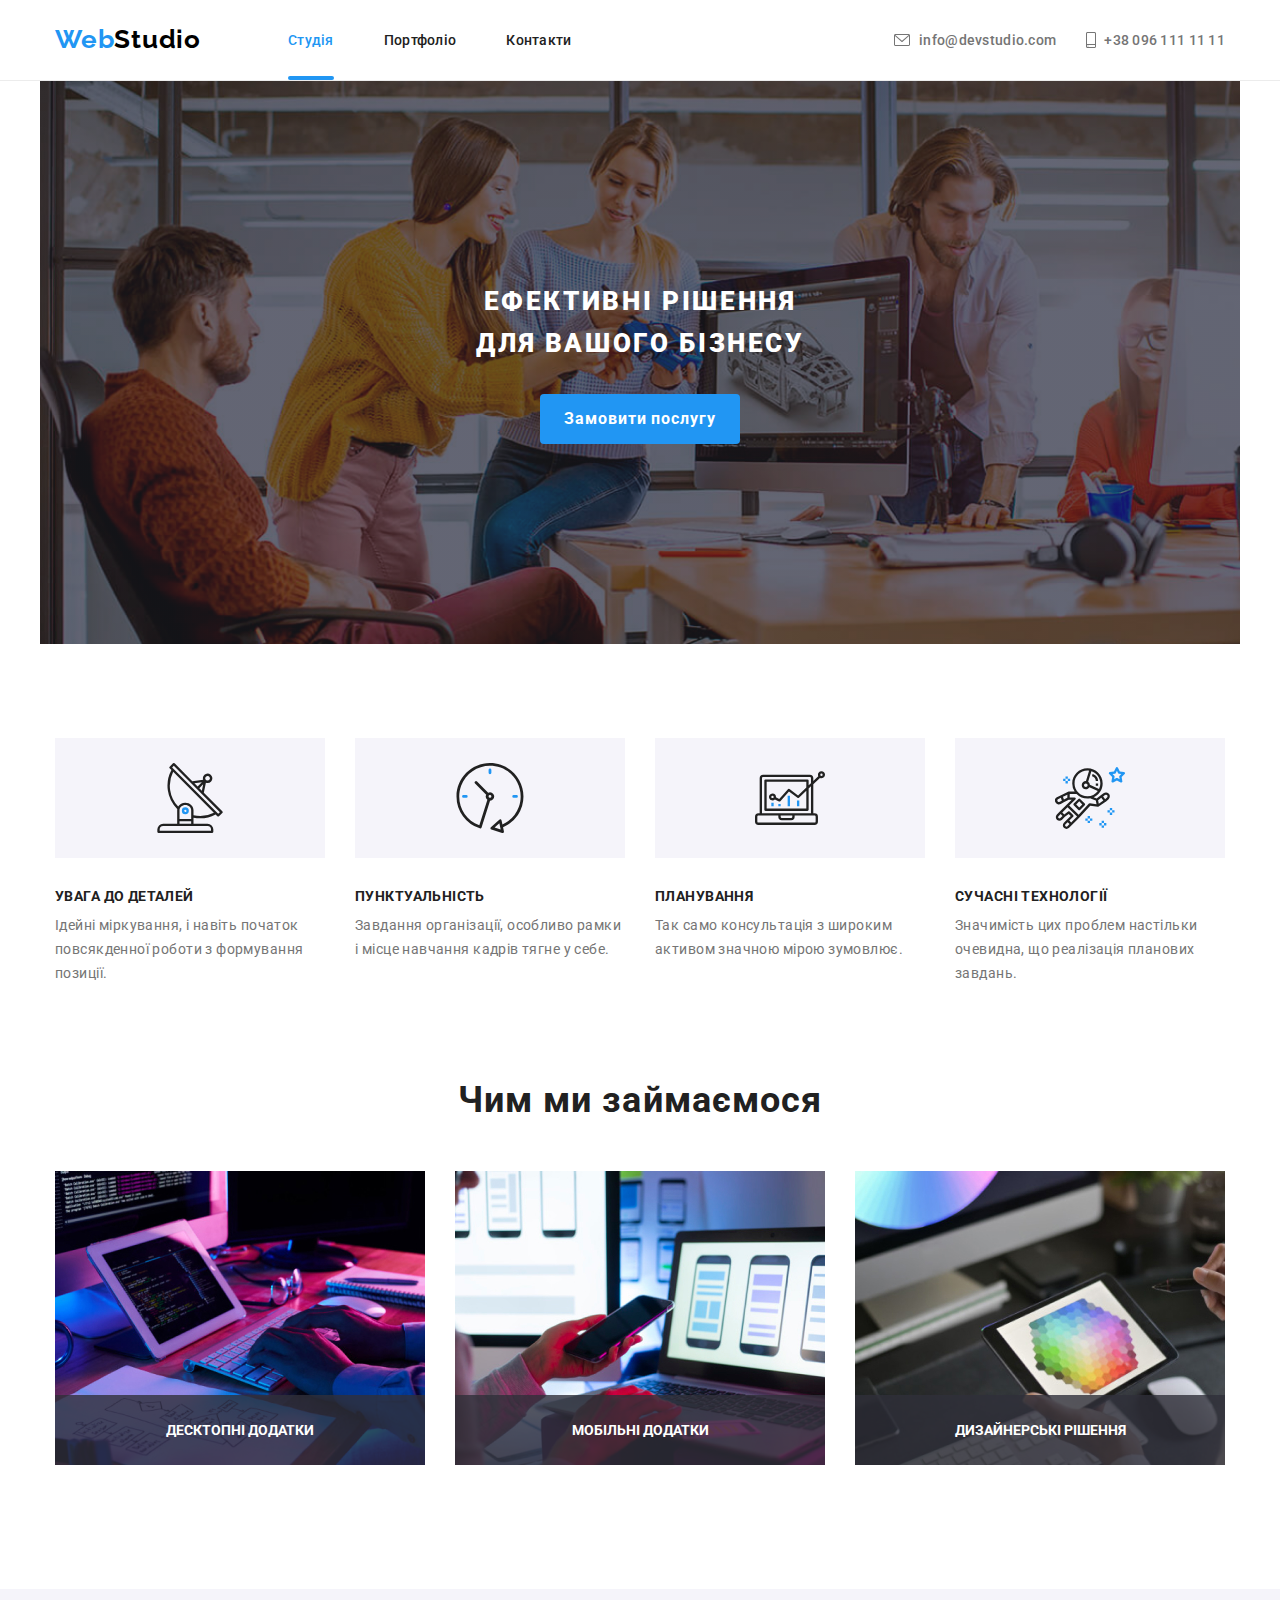
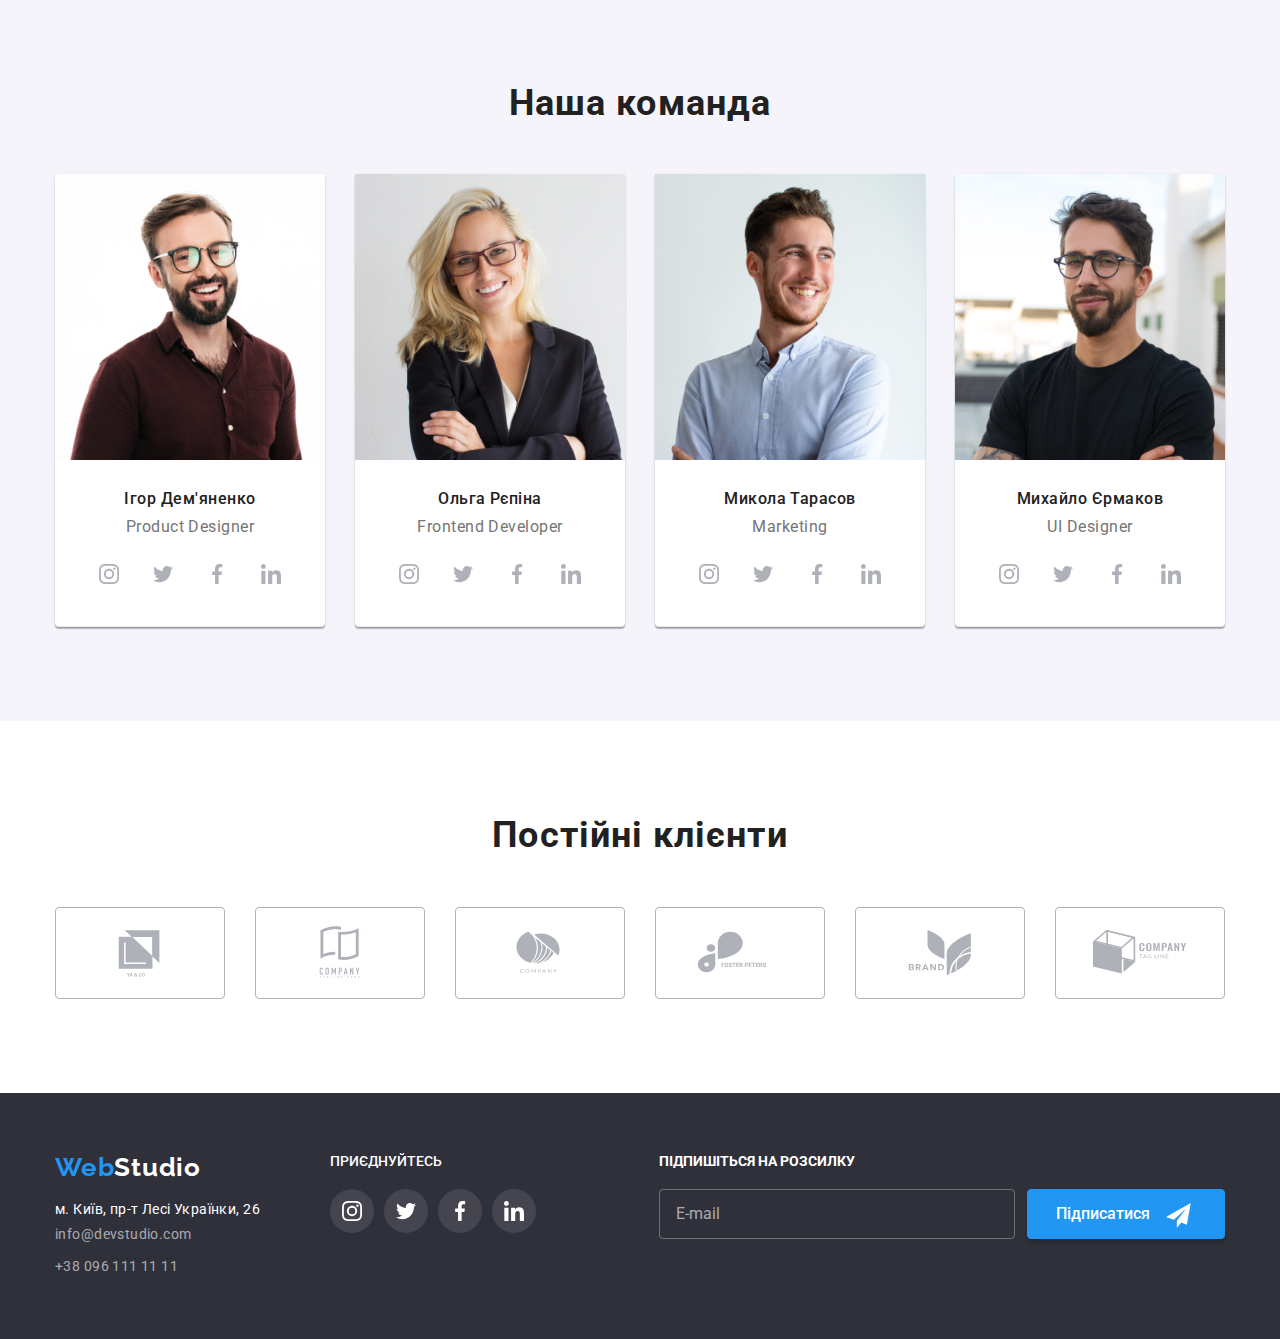
==== commit 89c1cda2: "as" ====
--- a/index.html
+++ b/index.html
@@ -8,8 +8,7 @@
       rel="stylesheet"
       href="https://cdn.jsdelivr.net/npm/modern-normalize@2.0.0/modern-normalize.min.css"
     />
-    <link rel="stylesheet" href="./css/styles.css" />
-    <link rel="stylesheet" href="./css/main.min.css"/>
+    <link rel="stylesheet" href="./css/main.min.css" />
     <link rel="preconnect" href="https://fonts.googleapis.com" />
     <link rel="preconnect" href="https://fonts.gstatic.com" crossorigin />
     <link
@@ -18,49 +17,98 @@
     />
   </head>
   <body>
- <!--Шапка сайту-->
+    <!--Шапка сайту-->
     <header class="section-header">
       <div class="container header">
+       
         <nav class="header__menu">
-          <a class="webstudio" href="index.html"
-            ><span class="webstudio__web">Web</span><span class="webstudio__studio--black">Studio</span></a
+          <a class="webstudio webstudio--header" href="index.html"
+            ><span class="webstudio__web">Web</span
+            ><span class="webstudio__studio">Studio</span></a
           >
           <ul class="navigation-list">
-            <li class="navigation-list__item"><a class="navigation-list__link navigation-list__link--current" href="index.html">Студія </a></li>
-            <li class="navigation-list__item"><a class="navigation-list__link" href="portfolio.html">Портфоліо </a></li>
-            <li class="navigation-list__item"><a class="navigation-list__link" href="">Контакти </a></li>
+            <li class="navigation-list__item">
+              <a
+                class="navigation-list__link navigation-list__link--current"
+                href="index.html"
+                >Студія
+              </a>
+            </li>
+            <li class="navigation-list__item">
+              <a class="navigation-list__link" href="portfolio.html"
+                >Портфоліо
+              </a>
+            </li>
+            <li class="navigation-list__item">
+              <a class="navigation-list__link" href="">Контакти </a>
+            </li>
           </ul>
         </nav>
         <ul class="contact">
-          <li>
-            <a class="contact__item" href="mailto:info@devstudio.com"
-              ><svg class="contact__icon" width="16" height="12">
-                <use href="./images/sprite.svg#icon-envelope"></use></svg >info@devstudio.com</a >
+          <li class="contact__item">
+            <a class="contact__link" href="mailto:info@devstudio.com"
+              ><svg class="contact__icon" width="18px" height="16px">
+                <use href="./images/sprite.svg#icon-envelope"></use></svg  >info@devstudio.com</a
+            >
           </li>
-          <li>
-            <a class="contact__item" href="tel:+380961111111"
-              ><svg class="contact__icon" width="10px"
-              height="12px">
-                <use
-                  href="./images/sprite.svg#icon-smartphonetel1"
-                  
-                ></use></svg  >+38 096 111 11 11</a
+          <li class="contact__item">
+            <a class="contact__link" href="tel:+380961111111"
+              ><svg class="contact__icon" width="10px" height="16px">
+                <use href="./images/sprite.svg#icon-smartphonetel1"></use></svg  >+38 096 111 11 11</a
             >
           </li>
         </ul>
+        <button type="button" class="button-menu js-open-menu" aria-expanded="false"  >
+          <svg class="button-menu__icon" width="40px" height="40px">
+            <use
+              class="button-menu__open"
+              href="./images/sprite.svg#menu"
+            ></use> </svg>
+        </button>
       </div>
+      <div class="mobile-menu-container js-menu-container" >
+        <button type="button" class="button-menu-close js-close-menu"><svg class="button-menu__close" width="40px" height="40px">
+          <use href="./images/sprite.svg#menu-close" ></use></svg></button>
+        <nav class="mobile-menu" >
+          <ul class="mobile-menu__list">
+            <li class="mobile-menu__item"><a class="mobile-menu__link mobile-menu__link--current" href="index.html">Студія</a>
+            </li>
+            <li class="mobile-menu__item"><a class="mobile-menu__link" href="portfolio.html">Портфоліо</a>
+            </li>
+            <li class="mobile-menu__item"><a class="mobile-menu__link" href="">Контакти </a>
+            </li>
+          </ul>
+        </nav>
+        <div >
+        <ul class="mob-contact-list" >
+          <li class="mob-contact-list__item"><a class="mob-contact-list__tel" href="tel:+380961111111">+38 096 111 11 11</a></li>
+          <li class="mob-contact-list__item"><a class="mob-contact-list__mail" href="mailto:info@devstudio.com">info@devstudio.com</a></li>
+        </ul>
+        <ul class="mobile-socials">
+          <li class="mobile-socials__item"><a class="mobile-socials__link mobile-socials__link--after">Instagram</a></li>
+          <li class="mobile-socials__item"><a class="mobile-socials__link mobile-socials__link--after">Twitter</a></li>
+          <li class="mobile-socials__item"><a class="mobile-socials__link mobile-socials__link--after">Facebook</a></li>
+          <li class="mobile-socials__item"><a class="mobile-socials__link">LinkedIn</a></li>
+          
+
+        </ul>
+      </div>
+      </div>
+       
     </header>
 
     <main>
- <!--HERO-->
-  <section class="section section-hero">
+      <!--HERO-->
+       <section class="section section-hero">
         <div class="container">
-          <h1 class="section-hero__title">Ефективні рішення для вашого бізнесу</h1>
+          <h1 class="section-hero__title">
+            Ефективні рішення для вашого бізнесу
+          </h1>
           <button class="button button__hero" type="button" data-modal-open>
             Замовити послугу
           </button>
- <!--Модальне вікно-->
-          <div class="backdrop is-hidden" data-modal>
+          <!-- Модальне вікно -->
+       <div class="backdrop is-hidden" data-modal>
             <div class="modal-wrapper">
               <button class="modal-wrapper__close-button" data-modal-close>
                 <svg
@@ -74,24 +122,22 @@
                     d="M11 1.108 9.892 0 5.5 4.392 1.108 0 0 1.108 4.392 5.5 0 9.892 1.108 11 5.5 6.608 9.892 11 11 9.892 6.608 5.5 11 1.108Z"
                   />
                 </svg>
-              </button>
-            
+              </button> 
+
               <form class="form">
                 <strong class="form__title"
-                >Залиште свої дані, ми вам передзвонимо</strong>
+                  >Залиште свої дані, ми вам передзвонимо</strong
+                >
                 <label class="form__label">
                   <span class="form__name">Ім'я</span>
                   <input class="form__input" type="text" name="user-name" />
-                  <svg class="form__icon" width="18px" height="18px">
-                    <use href="./images/sprite.svg#person"></use>
-                  </svg>
+                  <svg class="form__icon" xmlns="http://www.w3.org/2000/svg" width="18" height="18" fill="none"><g clip-path="url(#a)"><path d="M9 9a3 3 0 1 0 0-6 3 3 0 1 0 0 6Zm0 1.5c-2.003 0-6 1.005-6 3v.75c0 .412.337.75.75.75h10.5c.412 0 .75-.338.75-.75v-.75c0-1.995-3.998-3-6-3Z"/></g><defs><clipPath id="a"><path fill="#212121" d="M0 0h18v18H0z"/></clipPath></defs></svg>
                 </label>
                 <label class="form__label">
                   <span class="form__name">Телефон</span>
                   <input class="form__input" type="tel" name="user-tel" />
-                  <svg class="form__icon" width="18px" height="18px">
-                    <use href="./images/sprite.svg#tel-black"></use>
-                  </svg>
+                  <svg class="form__icon" xmlns="http://www.w3.org/2000/svg" width="18" height="18" fill="none"><g clip-path="url(#a)"><path  d="m13.996 11.123-1.838-.21a1.44 1.44 0 0 0-1.187.412l-1.332 1.332a10.888 10.888 0 0 1-4.769-4.77L6.21 6.55a1.44 1.44 0 0 0 .412-1.187l-.21-1.824a1.448 1.448 0 0 0-1.44-1.28H3.72c-.818 0-1.498.68-1.448 1.497.384 6.18 5.327 11.116 11.5 11.5.817.05 1.498-.63 1.498-1.448v-1.252a1.434 1.434 0 0 0-1.274-1.432Z"/></g><defs><clipPath id="a"><path fill="#fff" d="M0 0h18v18H0z"/></clipPath></defs></svg>
+                    
                 </label>
                 <label class="form__label">
                   <span class="form__name">Пошта</span>
@@ -119,12 +165,15 @@
                     name="agree"
                     id="check"
                   />
-                  <span class="check__custom"
-                    ><svg width="16" height="15">
-                      <use href="./images/sprite.svg#check"></use></svg ></span>
+                  <span class="check__custom"><svg width="13" height="10" viewBox="0 0 13 10" fill="none" xmlns="http://www.w3.org/2000/svg">
+                    <path d="M1.95703 4.75166L1.88825 4.68604L1.81923 4.75141L0.93123 5.59258L0.854858 5.66492L0.930974 5.73753L4.42671 9.07236L4.49574 9.1382L4.56476 9.07236L12.069 1.91352L12.1449 1.84116L12.069 1.76881L11.1873 0.927644L11.1183 0.861826L11.0493 0.927611L4.49577 7.17353L1.95703 4.75166Z" fill="white" stroke="white" stroke-width="0.2"/>
+                    </svg>
+                    </span>
                   <span class="check__label"
                     >Погоджуюся з розсилкою та приймаю
-                    <a class="check__agree-link" href="">Умови договору</a></span
+                    <a class="check__agree-link" href=""
+                      >Умови договору</a
+                    ></span
                   >
                 </label>
 
@@ -133,9 +182,10 @@
             </div>
           </div>
         </div>
-      </section>
- <!--ПЕРЕВАГИ-->
-  <section class="section">
+      </section> 
+
+      <!--ПЕРЕВАГИ-->
+      <section class="section">
         <div class="container">
           <ul class="adventages">
             <li class="adventages__list">
@@ -188,55 +238,87 @@
           </ul>
         </div>
       </section>
- <!--Пропозиції-->
-      <section class="section section--without-padding-top">
+      <!-- Пропозиції -->
+      <section class="section offers__section">
         <div class="container">
           <h2 class="section__title">Чим ми займаємося</h2>
           <ul class="offers">
             <li class="offers__item">
               <div class="thumb">
-                <img class="thumb__img" src="./images/box_1.jpg" alt="tablet" width="370" />
+                <img
+                  class="thumb__img"
+                  srcset="./images/offers/box_1.jpg 1x, ./images/offers/img@2x.jpg 2x"
+                  src="./images/offers/box_1.jpg"
+                  alt="tablet"
+                  width="370"
+                />
                 <p class="thumb__description">десктопні Додатки</p>
               </div>
             </li>
             <li class="offers__item">
               <div class="thumb">
-                <img class="thumb__img"  src="./images/box_2.jpg" alt="laptop" width="370" />
+                <img
+                  class="thumb__img"
+                  srcset="./images/offers/box_2.jpg 1x, ./images/offers/img@2x-1.jpg 2x"
+                  src="./images/offers/box_2.jpg"
+                  alt="laptop"
+                  width="370"
+                />
                 <p class="thumb__description">мобільні Додатки</p>
               </div>
             </li>
             <li class="offers__item">
               <div class="thumb">
-                <img class="thumb__img" src="./images/box_3.jpg" alt="color laptop" width="370" />
+                <img
+                  class="thumb__img"
+                  srcset="./images/offers/box_3.jpg 1x, ./images/offers/img@2x-2.jpg 2x"
+                  src="./images/offers/box_3.jpg"
+                  alt="color laptop"
+                  width="370"
+                />
                 <p class="thumb__description">дизайнерські рішення</p>
               </div>
             </li>
           </ul>
         </div>
       </section>
- <!--Наша команда-->     
-  <section class="section section--grey">
-   <div class="container">
-     <h2 class="section__title">Наша команда</h2>
-       <ul class="team">
-         <li class="member">
-           <img src="./images/img_igor.jpg" alt="Igor" width="270" />
-           <div class="member__description">
-              <h3 class="member__name">Ігор Дем'яненко</h3>
-              <p class="member__profession">Product Designer</p>
-              <ul class="social-list">
-                <li class="social-list__item">
-                  <a class="social-list__link"
-                      href=""
-                      target="_blank"
-                      rel="noopener noreferrer"
-                      aria-label="іконка Інстаграм" >
+      <!--Наша команда-->
+      <section class="section section--grey">
+        <div class="container">
+          <h2 class="section__title">Наша команда</h2>
+          <ul class="team">
+            <li class="member">
+              <picture>
+             <source media="(max-width: 767px)"
+             srcset="./images/comand/imgsm.jpg 1x, ./images/comand/imgsm@2.jpg 2x" 
+             type="image/jpg"/>
+             <source media="(min-width: 768px)"
+             srcset="./images/comand/imgmd.jpg 1x, ./images/comand/imgmd@2x.jpg 2x" 
+             type="image/jpg"/>
+             <source media="(min-width: 1200px)"
+             srcset="./images/comand/imglg.jpg 1x, ./images/comand/imglg@2x.jpg 2x" 
+             type="image/jpg"/>
+              <img src="./images/comand/imgsm.jpg" alt="Igor"/>
+              </picture>
+              <div class="member__description">
+                <h3 class="member__name">Ігор Дем'яненко</h3>
+                <p class="member__profession">Product Designer</p>
+                <ul class="social-list">
+                  <li class="social-list__item">
+                    <a
+                      class="social-list__link"
+                      href=""
+                      target="_blank"
+                      rel="noopener noreferrer"
+                      aria-label="іконка Інстаграм"
+                    >
                       <svg class="social-list__icon" width="20px" height="20px">
                         <use
                           href="./images/sprite.svg#icon-instagram"
-                        ></use></svg ></a>
-               </li>
-                <li class="social-list__item">
+                        ></use></svg
+                    ></a>
+                  </li>
+                  <li class="social-list__item">
                     <a
                       class="social-list__link"
                       href=""
@@ -247,7 +329,8 @@
                       <svg class="social-list__icon" width="20px" height="20px">
                         <use
                           href="./images/sprite.svg#icon-twitter-1"
-                        ></use></svg ></a>
+                        ></use></svg
+                    ></a>
                   </li>
                   <li class="social-list__item">
                     <a
@@ -259,7 +342,9 @@
                     >
                       <svg class="social-list__icon" width="20px" height="20px">
                         <use
-                          href="./images/sprite.svg#icon-facebook-1" ></use></svg ></a>
+                          href="./images/sprite.svg#icon-facebook-1"
+                        ></use></svg
+                    ></a>
                   </li>
                   <li class="social-list__item">
                     <a
@@ -271,182 +356,242 @@
                     >
                       <svg class="social-list__icon" width="20px" height="20px">
                         <use
-                          href="./images/sprite.svg#icon-linkedin-1" ></use></svg ></a>
-                  </li></ul>
+                          href="./images/sprite.svg#icon-linkedin-1"
+                        ></use></svg
+                    ></a>
+                  </li>
+                </ul>
               </div>
             </li>
             <li class="member">
-              <img src="./images/img_olga.jpg" alt="Olga" width="270" />
+              <picture>
+                <source media="(max-width: 767px)"
+                srcset="./images/comand/imgsm-1.jpg 1x, ./images/comand/imgsm@2-1.jpg 2x" 
+                type="image/jpg"/>
+                <source media="(min-width: 768px)"
+                srcset="./images/comand/imgmd-1.jpg 1x, ./images/comand/imgmd@2x-1.jpg 2x" 
+                type="image/jpg"/>
+                <source media="(min-width: 1200px)"
+                srcset="./images/comand/imglg-1.jpg 1x, ./images/comand/imglg@2x-1.jpg 2x" 
+                type="image/jpg"/>
+                 <img src="./images/comand/imgsm-1.jpg" alt="Olga"/>
               <div class="member__description">
                 <h3 class="member__name">Ольга Рєпіна</h3>
                 <p class="member__profession">Frontend Developer</p>
                 <ul class="social-list">
                   <li class="social-list__item">
-                    <a class="social-list__link"
-                        href=""
-                        target="_blank"
-                        rel="noopener noreferrer"
-                        aria-label="іконка Інстаграм" >
-                        <svg class="social-list__icon" width="20px" height="20px">
-                          <use
-                            href="./images/sprite.svg#icon-instagram"
-                          ></use></svg ></a>
-                 </li>
-                  <li class="social-list__item">
-                      <a
-                        class="social-list__link"
-                        href=""
-                        target="_blank"
-                        rel="noopener noreferrer"
-                        aria-label="іконка Твітер"
-                      >
-                        <svg class="social-list__icon" width="20px" height="20px">
-                          <use
-                            href="./images/sprite.svg#icon-twitter-1"
-                          ></use></svg ></a>
-                    </li>
-                    <li class="social-list__item">
-                      <a
-                        class="social-list__link"
-                        href=""
-                        target="_blank"
-                        rel="noopener noreferrer"
-                        aria-label="іконка Фейсбук"
-                      >
-                        <svg class="social-list__icon" width="20px" height="20px">
-                          <use
-                            href="./images/sprite.svg#icon-facebook-1" ></use></svg ></a>
-                    </li>
-                    <li class="social-list__item">
-                      <a
-                        class="social-list__link"
-                        href=""
-                        target="_blank"
-                        rel="noopener noreferrer"
-                        aria-label="іконка Лінкедін"
-                      >
-                        <svg class="social-list__icon" width="20px" height="20px">
-                          <use
-                            href="./images/sprite.svg#icon-linkedin-1" ></use></svg ></a>
-                    </li></ul>
+                    <a
+                      class="social-list__link"
+                      href=""
+                      target="_blank"
+                      rel="noopener noreferrer"
+                      aria-label="іконка Інстаграм"
+                    >
+                      <svg class="social-list__icon" width="20px" height="20px">
+                        <use
+                          href="./images/sprite.svg#icon-instagram"
+                        ></use></svg
+                    ></a>
+                  </li>
+                  <li class="social-list__item">
+                    <a
+                      class="social-list__link"
+                      href=""
+                      target="_blank"
+                      rel="noopener noreferrer"
+                      aria-label="іконка Твітер"
+                    >
+                      <svg class="social-list__icon" width="20px" height="20px">
+                        <use
+                          href="./images/sprite.svg#icon-twitter-1"
+                        ></use></svg
+                    ></a>
+                  </li>
+                  <li class="social-list__item">
+                    <a
+                      class="social-list__link"
+                      href=""
+                      target="_blank"
+                      rel="noopener noreferrer"
+                      aria-label="іконка Фейсбук"
+                    >
+                      <svg class="social-list__icon" width="20px" height="20px">
+                        <use
+                          href="./images/sprite.svg#icon-facebook-1"
+                        ></use></svg
+                    ></a>
+                  </li>
+                  <li class="social-list__item">
+                    <a
+                      class="social-list__link"
+                      href=""
+                      target="_blank"
+                      rel="noopener noreferrer"
+                      aria-label="іконка Лінкедін"
+                    >
+                      <svg class="social-list__icon" width="20px" height="20px">
+                        <use
+                          href="./images/sprite.svg#icon-linkedin-1"
+                        ></use></svg
+                    ></a>
+                  </li>
+                </ul>
               </div>
             </li>
             <li class="member">
-              <img src="./images/img_mykola.jpg" alt="Mykola" width="270" />
+              <picture>
+                <source media="(max-width: 767px)"
+                srcset="./images/comand/imgsm-2.jpg 1x, ./images/comand/imgsm@2-2.jpg 2x" 
+                type="image/jpg"/>
+                <source media="(min-width: 768px)"
+                srcset="./images/comand/imgmd-2.jpg 1x, ./images/comand/imgmd@2x-2.jpg 2x" 
+                type="image/jpg"/>
+                <source media="(min-width: 1200px)"
+                srcset="./images/comand/imglg-2.jpg 1x, ./images/comand/imglg@2x-2.jpg 2x" 
+                type="image/jpg"/>
+                 <img src="./images/comand/imgsm-2.jpg" alt="Mykola"/>
               <div class="member__description">
                 <h3 class="member__name">Микола Тарасов</h3>
                 <p class="member__profession">Marketing</p>
                 <ul class="social-list">
                   <li class="social-list__item">
-                    <a class="social-list__link"
-                        href=""
-                        target="_blank"
-                        rel="noopener noreferrer"
-                        aria-label="іконка Інстаграм" >
-                        <svg class="social-list__icon" width="20px" height="20px">
-                          <use
-                            href="./images/sprite.svg#icon-instagram"
-                          ></use></svg ></a>
-                 </li>
-                  <li class="social-list__item">
-                      <a
-                        class="social-list__link"
-                        href=""
-                        target="_blank"
-                        rel="noopener noreferrer"
-                        aria-label="іконка Твітер"
-                      >
-                        <svg class="social-list__icon" width="20px" height="20px">
-                          <use
-                            href="./images/sprite.svg#icon-twitter-1"
-                          ></use></svg ></a>
-                    </li>
-                    <li class="social-list__item">
-                      <a
-                        class="social-list__link"
-                        href=""
-                        target="_blank"
-                        rel="noopener noreferrer"
-                        aria-label="іконка Фейсбук"
-                      >
-                        <svg class="social-list__icon" width="20px" height="20px">
-                          <use
-                            href="./images/sprite.svg#icon-facebook-1" ></use></svg ></a>
-                    </li>
-                    <li class="social-list__item">
-                      <a
-                        class="social-list__link"
-                        href=""
-                        target="_blank"
-                        rel="noopener noreferrer"
-                        aria-label="іконка Лінкедін"
-                      >
-                        <svg class="social-list__icon" width="20px" height="20px">
-                          <use
-                            href="./images/sprite.svg#icon-linkedin-1" ></use></svg ></a>
-                    </li></ul>
+                    <a
+                      class="social-list__link"
+                      href=""
+                      target="_blank"
+                      rel="noopener noreferrer"
+                      aria-label="іконка Інстаграм"
+                    >
+                      <svg class="social-list__icon" width="20px" height="20px">
+                        <use
+                          href="./images/sprite.svg#icon-instagram"
+                        ></use></svg
+                    ></a>
+                  </li>
+                  <li class="social-list__item">
+                    <a
+                      class="social-list__link"
+                      href=""
+                      target="_blank"
+                      rel="noopener noreferrer"
+                      aria-label="іконка Твітер"
+                    >
+                      <svg class="social-list__icon" width="20px" height="20px">
+                        <use
+                          href="./images/sprite.svg#icon-twitter-1"
+                        ></use></svg
+                    ></a>
+                  </li>
+                  <li class="social-list__item">
+                    <a
+                      class="social-list__link"
+                      href=""
+                      target="_blank"
+                      rel="noopener noreferrer"
+                      aria-label="іконка Фейсбук"
+                    >
+                      <svg class="social-list__icon" width="20px" height="20px">
+                        <use
+                          href="./images/sprite.svg#icon-facebook-1"
+                        ></use></svg
+                    ></a>
+                  </li>
+                  <li class="social-list__item">
+                    <a
+                      class="social-list__link"
+                      href=""
+                      target="_blank"
+                      rel="noopener noreferrer"
+                      aria-label="іконка Лінкедін"
+                    >
+                      <svg class="social-list__icon" width="20px" height="20px">
+                        <use
+                          href="./images/sprite.svg#icon-linkedin-1"
+                        ></use></svg
+                    ></a>
+                  </li>
+                </ul>
               </div>
             </li>
             <li class="member">
-              <img src="./images/img_mychailo.jpg" alt="Mychailo" width="270" />
+              <picture>
+                <source media="(max-width: 767px)"
+                srcset="./images/comand/imgsm-3.jpg 1x, ./images/comand/imgsm@2-3.jpg 2x" 
+                type="image/jpg"/>
+                <source media="(min-width: 768px)"
+                srcset="./images/comand/imgmd-3.jpg 1x, ./images/comand/imgmd@2x-3.jpg 2x" 
+                type="image/jpg"/>
+                <source media="(min-width: 1200px)"
+                srcset="./images/comand/imglg-3.jpg 1x, ./images/comand/imglg@2x-3.jpg 2x" 
+                type="image/jpg"/>
+                 <img src="./images/comand/imgsm-3.jpg" alt="Mychailo"/>
               <div class="member__description">
                 <h3 class="member__name">Михайло Єрмаков</h3>
                 <p class="member__profession">UI Designer</p>
                 <ul class="social-list">
                   <li class="social-list__item">
-                    <a class="social-list__link"
-                        href=""
-                        target="_blank"
-                        rel="noopener noreferrer"
-                        aria-label="іконка Інстаграм" >
-                        <svg class="social-list__icon" width="20px" height="20px">
-                          <use
-                            href="./images/sprite.svg#icon-instagram"
-                          ></use></svg ></a>
-                 </li>
-                  <li class="social-list__item">
-                      <a
-                        class="social-list__link"
-                        href=""
-                        target="_blank"
-                        rel="noopener noreferrer"
-                        aria-label="іконка Твітер"
-                      >
-                        <svg class="social-list__icon" width="20px" height="20px">
-                          <use
-                            href="./images/sprite.svg#icon-twitter-1"
-                          ></use></svg ></a>
-                    </li>
-                    <li class="social-list__item">
-                      <a
-                        class="social-list__link"
-                        href=""
-                        target="_blank"
-                        rel="noopener noreferrer"
-                        aria-label="іконка Фейсбук"
-                      >
-                        <svg class="social-list__icon" width="20px" height="20px">
-                          <use
-                            href="./images/sprite.svg#icon-facebook-1" ></use></svg ></a>
-                    </li>
-                    <li class="social-list__item">
-                      <a
-                        class="social-list__link"
-                        href=""
-                        target="_blank"
-                        rel="noopener noreferrer"
-                        aria-label="іконка Лінкедін"
-                      >
-                        <svg class="social-list__icon" width="20px" height="20px">
-                          <use
-                            href="./images/sprite.svg#icon-linkedin-1" ></use></svg ></a>
-                    </li></ul>
+                    <a
+                      class="social-list__link"
+                      href=""
+                      target="_blank"
+                      rel="noopener noreferrer"
+                      aria-label="іконка Інстаграм"
+                    >
+                      <svg class="social-list__icon" width="20px" height="20px">
+                        <use
+                          href="./images/sprite.svg#icon-instagram"
+                        ></use></svg
+                    ></a>
+                  </li>
+                  <li class="social-list__item">
+                    <a
+                      class="social-list__link"
+                      href=""
+                      target="_blank"
+                      rel="noopener noreferrer"
+                      aria-label="іконка Твітер"
+                    >
+                      <svg class="social-list__icon" width="20px" height="20px">
+                        <use
+                          href="./images/sprite.svg#icon-twitter-1"
+                        ></use></svg
+                    ></a>
+                  </li>
+                  <li class="social-list__item">
+                    <a
+                      class="social-list__link"
+                      href=""
+                      target="_blank"
+                      rel="noopener noreferrer"
+                      aria-label="іконка Фейсбук"
+                    >
+                      <svg class="social-list__icon" width="20px" height="20px">
+                        <use
+                          href="./images/sprite.svg#icon-facebook-1"
+                        ></use></svg
+                    ></a>
+                  </li>
+                  <li class="social-list__item">
+                    <a
+                      class="social-list__link"
+                      href=""
+                      target="_blank"
+                      rel="noopener noreferrer"
+                      aria-label="іконка Лінкедін"
+                    >
+                      <svg class="social-list__icon" width="20px" height="20px">
+                        <use
+                          href="./images/sprite.svg#icon-linkedin-1"
+                        ></use></svg
+                    ></a>
+                  </li>
+                </ul>
               </div>
             </li>
           </ul>
         </div>
       </section>
- <!--Постійні клієнти-->     
+      <!--Постійні клієнти-->
       <section class="section">
         <div class="container">
           <h2 class="section__title">Постійні клієнти</h2>
@@ -530,85 +675,113 @@
     <!--Footer-->
     <footer class="footer">
       <div class="container container--footer">
-        <div class="right-side">
-          <a class="webstudio" href="index.html "
-            ><span class="webstudio__web">Web</span
-            ><span class="webstudio__studio--white">Studio</span></a
-          >
-          <address class="adress">
-            м. Київ, пр-т Лесі Українки, 26
-            <a class="adress__item" href="mailto:info@devstudio.com"
-              >info@devstudio.com</a
+        <div class="footer-tablet">
+          <div class="right-side">
+            <a class="webstudio" href="index.html "
+              ><span class="webstudio__web">Web</span
+              ><span class="webstudio__studio--white webstudio__studio"
+                >Studio</span
+              ></a
             >
-            <a class="adress__item" href="tel:+380961111111"
-              >+38 096 111 11 11</a
-            >
-          </address>
-        </div>
-        <div class="footer-socials">
-          <p class="footer-socials__title">Приєднуйтесь</p>
-          <ul class="social-list">
-            <li class="social-list__item">
-              <a
-                class="social-list__link social-list__link--bcg-grey"
-                href=""
-                target="_blank"
-                rel="noopener noreferrer"
-                aria-label="іконка Інстаграм"
+            <address class="adress">
+              м. Київ, пр-т Лесі Українки, 26
+              <a class="adress__item" href="mailto:info@devstudio.com"
+                >info@devstudio.com</a
               >
-                <svg class="social-list__icon social-list__icon--fill-white" width="20px" height="20px">
-                  <use href="./images/sprite.svg#icon-instagram"></use></svg></a>
-            </li>
-            <li class="social-list__item">
-              <a
-                class="social-list__link social-list__link--bcg-grey"
-                href=""
-                target="_blank"
-                rel="noopener noreferrer"
-                aria-label="іконка Твітер"
+              <a class="adress__item" href="tel:+380961111111"
+                >+38 096 111 11 11</a
               >
-                <svg class="social-list__icon social-list__icon--fill-white" width="20px" height="20px">
-                  <use href="./images/sprite.svg#icon-twitter-1"></use></svg></a>
-            </li>
-            <li class="social-list__item">
-              <a
-                class="social-list__link social-list__link--bcg-grey"
-                href=""
-                target="_blank"
-                rel="noopener noreferrer"
-                aria-label="іконка Фейсбук"
-              >
-                <svg class="social-list__icon social-list__icon--fill-white" width="20px" height="20px">
-                  <use href="./images/sprite.svg#icon-facebook-1"></use></svg ></a>
-            </li>
-            <li class="social-list__item">
-              <a
-                class="social-list__link social-list__link--bcg-grey"
-                href=""
-                target="_blank"
-                rel="noopener noreferrer"
-                aria-label="іконка Лінкедін"
-              >
-                <svg class="social-list__icon social-list__icon--fill-white" width="20px" height="20px">
-                  <use href="./images/sprite.svg#icon-linkedin-1"></use></svg  ></a>
-            </li>
-          </ul>
+            </address>
+          </div>
+          <div class="footer-socials">
+            <p class="footer-socials__title">Приєднуйтесь</p>
+            <ul class="social-list">
+              <li class="social-list__item">
+                <a
+                  class="social-list__link social-list__link--bcg-grey"
+                  href=""
+                  target="_blank"
+                  rel="noopener noreferrer"
+                  aria-label="іконка Інстаграм"
+                >
+                  <svg
+                    class="social-list__icon social-list__icon--fill-white"
+                    width="20px"
+                    height="20px"
+                  >
+                    <use href="./images/sprite.svg#icon-instagram"></use></svg
+                ></a>
+              </li>
+              <li class="social-list__item">
+                <a
+                  class="social-list__link social-list__link--bcg-grey"
+                  href=""
+                  target="_blank"
+                  rel="noopener noreferrer"
+                  aria-label="іконка Твітер"
+                >
+                  <svg
+                    class="social-list__icon social-list__icon--fill-white"
+                    width="20px"
+                    height="20px"
+                  >
+                    <use href="./images/sprite.svg#icon-twitter-1"></use></svg
+                ></a>
+              </li>
+              <li class="social-list__item">
+                <a
+                  class="social-list__link social-list__link--bcg-grey"
+                  href=""
+                  target="_blank"
+                  rel="noopener noreferrer"
+                  aria-label="іконка Фейсбук"
+                >
+                  <svg
+                    class="social-list__icon social-list__icon--fill-white"
+                    width="20px"
+                    height="20px"
+                  >
+                    <use href="./images/sprite.svg#icon-facebook-1"></use></svg
+                ></a>
+              </li>
+              <li class="social-list__item">
+                <a
+                  class="social-list__link social-list__link--bcg-grey"
+                  href=""
+                  target="_blank"
+                  rel="noopener noreferrer"
+                  aria-label="іконка Лінкедін"
+                >
+                  <svg
+                    class="social-list__icon social-list__icon--fill-white"
+                    width="20px"
+                    height="20px"
+                  >
+                    <use href="./images/sprite.svg#icon-linkedin-1"></use></svg
+                ></a>
+              </li>
+            </ul>
+          </div>
         </div>
         <form class="footer-form">
-          <b class="footer-form__label">Підпишіться на розсилку</b>
-          <input
-            class="footer-form__input"
-            type="email"
-            name="user-email"
-            placeholder="E-mail"
-          />
+          <div class="footer-form__container">
+            <b class="footer-form__label">Підпишіться на розсилку</b>
+            <input
+              class="footer-form__input"
+              type="email"
+              name="user-email"
+              placeholder="E-mail"
+            />
+          </div>
           <button class="footer-form__button" type="submit">
             <svg class="footer-form__icon" width="33" height="33">
-              <use class="use" href="./images/sprite.svg#send"></use></svg >Підписатися
+              <use class="use" href="./images/sprite.svg#send"></use></svg
+            >Підписатися
           </button>
         </form>
       </div>
     </footer>
     <script src="./js/modal.js"></script>
+    <script src="./js/mobile-menu.js"></script>
   </body>
 </html>
--- a/css/main.min.css
+++ b/css/main.min.css
@@ -1 +1 @@
-/*# sourceMappingURL=main.min.css.map */+:root{--title-text-color: #212121;--primary-text-color:#757575;--accent-color: #2196F3;--second-accent-color:#F5F4FA;--timing-function: cubic-bezier(0.4, 0, 0.2, 1) }img{display:block;max-width:100%}body{font-family:roboto,sans-serif;font-size:14px;color:#212121;font-weight:400}.section{padding-top:60px;padding-bottom:60px}.section--grey{background-color:var(--second-accent-color)}@media screen and (min-width: 1200px){.section{padding-top:94px;padding-bottom:94px}}.section__title{font-size:28px;text-align:center;letter-spacing:1.08px;margin-top:0px;margin-bottom:30px}@media screen and (min-width: 1200px){.section__title{font-size:36px;margin-bottom:50px}}.button{color:#fff;font-size:16px;font-weight:700;line-height:1.87;letter-spacing:.96px;background:var(--accent-color);cursor:pointer;border-radius:4px}.container{padding-left:15px;padding-right:15px;margin-left:auto;margin-right:auto}@media screen and (min-width: 480px){.container{width:480px}}@media screen and (min-width: 768px){.container{width:768px}}@media screen and (min-width: 1200px){.container{width:1200px}}ul{list-style-type:none}a{text-decoration:none}h1,h2,h3{margin:0px}.social-list{display:-webkit-box;display:-ms-flexbox;display:flex;-webkit-box-pack:center;-ms-flex-pack:center;justify-content:center;padding:0px;-webkit-box-align:center;-ms-flex-align:center;align-items:center;margin-bottom:0px}.social-list__item:not(:last-child){margin-right:10px}.social-list__link{width:44px;height:44px;background-color:#fff;display:-webkit-box;display:-ms-flexbox;display:flex;-webkit-box-pack:center;-ms-flex-pack:center;justify-content:center;-webkit-box-align:center;-ms-flex-align:center;align-items:center;border-radius:50%;-webkit-transition:background-color 250ms cubic-bezier(0.4, 0, 0.2, 1);transition:background-color 250ms cubic-bezier(0.4, 0, 0.2, 1)}.social-list__link:hover .social-list__icon,.social-list__link:focus .social-list__icon{fill:#fff}.social-list__link:hover{background-color:var(--accent-color)}.social-list__link:focus{outline:none;background-color:var(--accent-color)}.social-list__link--bcg-grey{background-color:rgba(255,255,255,.1)}.social-list__icon{fill:#afb1b8;-webkit-transition:fill 250ms cubic-bezier(0.4, 0, 0.2, 1);transition:fill 250ms cubic-bezier(0.4, 0, 0.2, 1)}.social-list__icon--fill-white{fill:#fff}.footer-socials__title{color:#fff;font-weight:500;text-transform:uppercase;text-align:center;margin-bottom:20px;margin-top:0px}@media screen and (min-width: 1200px){.footer-socials__title{text-align:left}}.footer-socials{margin-bottom:60px}@media screen and (min-width: 768px){.footer-socials{margin-bottom:0px}}.webstudio__web{color:var(--accent-color);font-family:raleway;font-size:24px;letter-spacing:.78px;font-weight:700}@media screen and (min-width: 1200px){.webstudio__web{font-size:26px}}.webstudio__studio{color:#000;font-family:raleway;font-size:24px;letter-spacing:.78px;font-weight:700}.webstudio__studio--white{color:#fff}@media screen and (min-width: 1200px){.webstudio__studio{font-size:26px}}.webstudio{text-decoration:none;display:block;margin-bottom:20px;padding-top:16px;padding-bottom:16px}@media screen and (min-width: 768px){.webstudio{padding:0px}}.webstudio--header{margin-right:93px;margin-bottom:0px}@media screen and (max-width: 767px){.webstudio--header{margin:0px}}@media screen and (min-width: 768px){.webstudio--header{margin-right:87px}}.modal-wrapper__close-button{position:absolute;display:-webkit-box;display:-ms-flexbox;display:flex;-webkit-box-pack:center;-ms-flex-pack:center;justify-content:center;-webkit-box-align:center;-ms-flex-align:center;align-items:center;-o-object-fit:cover;object-fit:cover;width:30px;height:30px;border-radius:50%;border:rgba(0,0,0,.1) 1px solid;top:8px;right:8px;cursor:pointer;padding:0px;background-color:rgba(0,0,0,0)}.modal-wrapper__close-button:hover .modal-wrapper__close-icon,.modal-wrapper__close-button:focus .modal-wrapper__close-icon{fill:var(--accent-color)}.modal-wrapper__close-icon{fill:#000;-webkit-transition:fill 250ms cubic-bezier(0.4, 0, 0.2, 1);transition:fill 250ms cubic-bezier(0.4, 0, 0.2, 1)}.modal-wrapper{position:absolute;max-width:450px;max-height:609px;background-color:#fff;border-radius:4px;top:50%;left:50%;-webkit-transform:translate(-50%, -50%);transform:translate(-50%, -50%);scale:1;-webkit-box-shadow:0px 1px 3px 0px rgba(0,0,0,.12),0px 1px 1px 0px rgba(0,0,0,.14),0px 2px 1px 0px rgba(0,0,0,.2);box-shadow:0px 1px 3px 0px rgba(0,0,0,.12),0px 1px 1px 0px rgba(0,0,0,.14),0px 2px 1px 0px rgba(0,0,0,.2);z-index:10;-webkit-transition:scale 300ms cubic-bezier(0.4, 0, 0.2, 1);transition:scale 300ms cubic-bezier(0.4, 0, 0.2, 1);padding:40px}@media screen and (min-width: 1200px){.modal-wrapper{max-width:528px;max-height:581px}}.backdrop{position:fixed;top:0px;left:0px;background-color:rgba(0,0,0,.2);width:100%;height:100%;-webkit-transition:opacity 250ms cubic-bezier(0.4, 0, 0.2, 1),visibility 250ms cubic-bezier(0.4, 0, 0.2, 1);transition:opacity 250ms cubic-bezier(0.4, 0, 0.2, 1),visibility 250ms cubic-bezier(0.4, 0, 0.2, 1)}.is-hidden{opacity:0;pointer-events:none;visibility:hidden}.is-hidden .modal-wrapper{-webkit-transform:translate(-50%, -50%);transform:translate(-50%, -50%);scale:.3}.check{position:relative;display:-webkit-box;display:-ms-flexbox;display:flex;-webkit-box-pack:center;-ms-flex-pack:center;justify-content:center;margin-bottom:30px}.check__custom{position:absolute;top:-2px;left:7px;display:-webkit-box;display:-ms-flexbox;display:flex;-webkit-box-pack:center;-ms-flex-pack:center;justify-content:center;-webkit-box-align:center;-ms-flex-align:center;align-items:center;width:16px;height:15px;border-radius:2px;outline:2px solid #212121;outline-offset:-1px;-webkit-transition:border 250ms cubic-bezier(0.4, 0, 0.2, 1),background-color 250ms cubic-bezier(0.4, 0, 0.2, 1);transition:border 250ms cubic-bezier(0.4, 0, 0.2, 1),background-color 250ms cubic-bezier(0.4, 0, 0.2, 1)}@media screen and (min-width: 1200px){.check__custom{position:absolute;top:0;left:17px}}.check__input{position:absolute;-webkit-appearance:none;-moz-appearance:none;appearance:none}.check__input:checked+.check__custom{background-color:var(--accent-color);outline:2px solid var(--accent-color);outline-offset:-1px}.check__input:focus+.check__custom{outline:2px solid var(--accent-color);outline-offset:-1px}.section-header{border-bottom:1px solid #ececec}.header{position:relative;display:-webkit-box;display:-ms-flexbox;display:flex;-webkit-box-pack:justify;-ms-flex-pack:justify;justify-content:space-between;margin-bottom:0px}.navigation-list{display:-webkit-box;display:-ms-flexbox;display:flex;-webkit-box-pack:justify;-ms-flex-pack:justify;justify-content:space-between;margin-top:0px;margin-bottom:0px;padding-left:0px}@media screen and (max-width: 767px){.navigation-list{display:none}}.header__menu{display:-webkit-box;display:-ms-flexbox;display:flex;-webkit-box-align:center;-ms-flex-align:center;align-items:center}.contact{display:-webkit-box;display:-ms-flexbox;display:flex;margin-left:auto;margin:0px;padding-left:0px;-webkit-box-align:end;-ms-flex-align:end;align-items:flex-end}@media screen and (max-width: 767px){.contact{display:none}}@media screen and (min-width: 768px){.contact{display:-webkit-box;display:-ms-flexbox;display:flex;-webkit-box-orient:vertical;-webkit-box-direction:normal;-ms-flex-direction:column;flex-direction:column;-webkit-box-align:baseline;-ms-flex-align:baseline;align-items:baseline}}@media screen and (min-width: 1200px){.contact{-webkit-box-orient:horizontal;-webkit-box-direction:normal;-ms-flex-direction:row;flex-direction:row}}.contact__item{margin:0px;margin-top:32px;margin-bottom:32px}.contact__item:last-child{margin-left:30px}@media screen and (min-width: 768px)and (max-width: 1199px){.contact__item:first-child{margin-top:21px;margin-bottom:10px}.contact__item:last-child{margin-bottom:21px;margin-top:0px;margin-left:0px}}.contact:first-child{margin-left:0px}.navigation-list:last-child{margin-right:0px}.navigation-list__item{margin-right:50px}.navigation-list__item:last-child{margin-right:0px}.navigation-list__link{position:relative;display:block;font-weight:500;letter-spacing:.28px;text-decoration:none;display:inline-block;padding-bottom:32px;padding-top:32px;color:var(--title-text-color);-webkit-transition:color 250ms cubic-bezier(0.4, 0, 0.2, 1);transition:color 250ms cubic-bezier(0.4, 0, 0.2, 1)}.navigation-list__link:hover,.navigation-list__link:focus{color:var(--accent-color)}.navigation-list__link--current{color:var(--accent-color)}.navigation-list__link--current::after{position:absolute;bottom:0;left:0;content:"";width:100%;height:4px;border-radius:2px;display:block;background-color:var(--accent-color)}.contact__link{display:-webkit-box;display:-ms-flexbox;display:flex;-webkit-box-align:center;-ms-flex-align:center;align-items:center;-webkit-box-pack:end;-ms-flex-pack:end;justify-content:end;color:var(--primary-text-color);font-weight:500;letter-spacing:.28px;text-decoration:none;-webkit-transition:color 250ms cubic-bezier(0.4, 0, 0.2, 1);transition:color 250ms cubic-bezier(0.4, 0, 0.2, 1)}.contact__link:hover,.contact__link:focus{color:var(--accent-color)}.contact__link:hover .contact__icon,.contact__link:focus .contact__icon{fill:var(--accent-color)}@media screen and (min-width: 768px)and (max-width: 1199px){.contact__link{font-size:12px}}.contact__icon{fill:var(--primary-text-color);margin-right:8px;-webkit-transition:fill 250ms cubic-bezier(0.4, 0, 0.2, 1);transition:fill 250ms cubic-bezier(0.4, 0, 0.2, 1)}.button-menu{padding:0px;padding-top:10px;padding-bottom:10px;border:none;background-color:rgba(0,0,0,0);margin:0px;display:block;cursor:pointer}@media screen and (min-width: 768px){.button-menu{display:none}}.button-menu:hover .button-menu__open,.button-menu:focus .button-menu__open{fill:var(--accent-color)}.right-side{display:-webkit-box;display:-ms-flexbox;display:flex;-webkit-box-orient:vertical;-webkit-box-direction:normal;-ms-flex-direction:column;flex-direction:column;-webkit-box-align:center;-ms-flex-align:center;align-items:center;-webkit-box-pack:center;-ms-flex-pack:center;justify-content:center;margin-bottom:60px}@media screen and (min-width: 768px){.right-side{margin-left:76px;margin-right:165px;margin-bottom:0px}}@media screen and (min-width: 1200px){.right-side{margin-left:0px;-webkit-box-align:baseline;-ms-flex-align:baseline;align-items:baseline;margin-right:70px}}@media screen and (min-width: 1200px){.container--footer{display:-webkit-box;display:-ms-flexbox;display:flex;-webkit-box-align:start;-ms-flex-align:start;align-items:flex-start;-webkit-box-pack:start;-ms-flex-pack:start;justify-content:flex-start}}.adress{color:#fff;line-height:.87;letter-spacing:.42px;font-style:normal;margin-bottom:0px}.adress__item{color:rgba(255,255,255,.6);text-decoration:none;font-style:normal;display:block;text-align:center;-webkit-transition:color 250ms cubic-bezier(0.4, 0, 0.2, 1);transition:color 250ms cubic-bezier(0.4, 0, 0.2, 1);line-height:1.7}.adress__item:first-child{margin-top:8px;margin-bottom:8px}.adress__item:hover,.adress__item:focus{color:var(--accent-color)}@media screen and (min-width: 1200px){.adress__item{text-align:left}}.footer{background-color:#2f303a;padding-top:60px;padding-bottom:60px}@media screen and (min-width: 768px){.footer-tablet{display:-webkit-box;display:-ms-flexbox;display:flex;margin-bottom:60px}}@media screen and (min-width: 1200px){.footer-tablet{margin-bottom:0px}}.footer-form__label{display:block;margin-bottom:20px;text-transform:uppercase;color:#fff;font-weight:bold;text-align:center}@media screen and (min-width: 1200px){.footer-form__label{text-align:left}}.footer-form__input{width:356px;height:50px;background-color:inherit;border:1px solid rgba(255,255,255,.3);border-radius:4px;padding-left:16px;color:#fff;font-size:16px;margin-right:auto;margin-left:auto;margin-bottom:20px;display:block}.footer-form__input::-webkit-input-placeholder{font-size:16px;color:rgba(255,255,255,.6)}.footer-form__input::-moz-placeholder{font-size:16px;color:rgba(255,255,255,.6)}.footer-form__input:-ms-input-placeholder{font-size:16px;color:rgba(255,255,255,.6)}.footer-form__input::-ms-input-placeholder{font-size:16px;color:rgba(255,255,255,.6)}.footer-form__input::placeholder{font-size:16px;color:rgba(255,255,255,.6)}@media screen and (min-width: 1200px){.footer-form__input{margin-bottom:0px;margin-right:12px}}.footer-form__button{position:relative;width:198px;height:50px;background-color:var(--accent-color);color:#fff;font-size:16px;font-weight:500;border-radius:4px;border:var(--accent-color) solid 1px;-webkit-box-shadow:0px 4px 4px 0px rgba(0,0,0,.15);box-shadow:0px 4px 4px 0px rgba(0,0,0,.15);cursor:pointer;padding-right:28px;padding-left:28px;text-align:left;margin-left:auto;margin-right:auto;display:block}@media screen and (min-width: 1200px){.footer-form__button{margin:0px}}.footer-form__icon{position:absolute;top:13px;right:25px}@media screen and (min-width: 1200px){.footer-form{display:-webkit-box;display:-ms-flexbox;display:flex;-webkit-box-pack:end;-ms-flex-pack:end;justify-content:flex-end;-webkit-box-align:end;-ms-flex-align:end;align-items:flex-end;margin-left:auto}}.galery__title{text-decoration:none;font-size:18px;font-weight:700;letter-spacing:.42px;color:var(--title-text-color);line-height:.5px;margin:0px;line-height:2}.galery{display:-webkit-box;display:-ms-flexbox;display:flex;-webkit-box-orient:vertical;-webkit-box-direction:normal;-ms-flex-direction:column;flex-direction:column;-webkit-box-align:center;-ms-flex-align:center;align-items:center;padding-left:0px;margin-left:auto;margin-right:auto;margin-bottom:0px;margin-top:0px}@media screen and (min-width: 768px){.galery{-ms-flex-wrap:wrap;flex-wrap:wrap;-webkit-box-orient:horizontal;-webkit-box-direction:normal;-ms-flex-direction:row;flex-direction:row;margin:-15px}}.galery__item{margin-bottom:30px}@media screen and (min-width: 768px){.galery__item{margin:15px}}.galery__text{color:var(--primary-text-color);font-size:16px;letter-spacing:.48px;text-decoration:none;margin-top:4px;line-height:2;margin-bottom:0px}.galery__description{padding:20px 24px;border:#eee 1px solid;border-top:none}.galery__link{display:block;-webkit-transition:-webkit-box-shadow 250ms cubic-bezier(0.4, 0, 0.2, 1);transition:-webkit-box-shadow 250ms cubic-bezier(0.4, 0, 0.2, 1);transition:box-shadow 250ms cubic-bezier(0.4, 0, 0.2, 1);transition:box-shadow 250ms cubic-bezier(0.4, 0, 0.2, 1), -webkit-box-shadow 250ms cubic-bezier(0.4, 0, 0.2, 1)}.galery__link:hover,.galery__link:focus{-webkit-box-shadow:0px 1px 1px 0px rgba(0,0,0,.12),0px 4px 4px 0px rgba(0,0,0,.06),1px 4px 6px 0px rgba(0,0,0,.16);box-shadow:0px 1px 1px 0px rgba(0,0,0,.12),0px 4px 4px 0px rgba(0,0,0,.06),1px 4px 6px 0px rgba(0,0,0,.16);outline:none}.galery__link:hover .galery__animation,.galery__link:focus .galery__animation{-webkit-transform:translateY(0%);transform:translateY(0%);outline:none}.galery img{display:block}.galery__thumb{position:relative;padding:0px;overflow:hidden}.galery__animation-text{color:#fff;font-size:18px;font-weight:400;line-height:1.6;padding:63px 24px;margin:0px}.galery__animation{position:absolute;top:0;left:0;margin:0px;padding:0px;width:100%;height:100%;background-color:var(--accent-color);opacity:.9;-webkit-transform:translateY(100%);transform:translateY(100%);-webkit-box-shadow:#fff;box-shadow:#fff;-webkit-transition:-webkit-transform 250ms cubic-bezier(0.4, 0, 0.2, 1);transition:-webkit-transform 250ms cubic-bezier(0.4, 0, 0.2, 1);transition:transform 250ms cubic-bezier(0.4, 0, 0.2, 1);transition:transform 250ms cubic-bezier(0.4, 0, 0.2, 1), -webkit-transform 250ms cubic-bezier(0.4, 0, 0.2, 1)}.section-hero{background-color:#2f303a;padding-bottom:118px;padding-top:118px;max-width:1200px;margin-left:auto;margin-right:auto;background-repeat:no-repeat;background-size:cover;background-image:-webkit-gradient(linear, left top, left bottom, from(rgba(47, 48, 58, 0.4)), to(rgba(47, 48, 58, 0.4))),url(../images/hero/hero-sm.png);background-image:linear-gradient(to bottom, rgba(47, 48, 58, 0.4), rgba(47, 48, 58, 0.4)),url(../images/hero/hero-sm.png)}@media(min-devise-pixel-ratio: 2),(-webkit-min-device-pixel-ratio: 2),(min-resolution: 192dpi),(min-resolution: 2dppx){.section-hero{background-image:-webkit-gradient(linear, left top, left bottom, from(rgba(47, 48, 58, 0.4)), to(rgba(47, 48, 58, 0.4))),url(../images/hero/hero-sm@2x.png);background-image:linear-gradient(to bottom, rgba(47, 48, 58, 0.4), rgba(47, 48, 58, 0.4)),url(../images/hero/hero-sm@2x.png)}}@media screen and (min-width: 768px){.section-hero{background-image:-webkit-gradient(linear, left top, left bottom, from(rgba(47, 48, 58, 0.4)), to(rgba(47, 48, 58, 0.4))),url(../images/hero/hero-md.png);background-image:linear-gradient(to bottom, rgba(47, 48, 58, 0.4), rgba(47, 48, 58, 0.4)),url(../images/hero/hero-md.png)}}@media screen and (min-width: 768px)and (min-devise-pixel-ratio: 2),screen and (min-width: 768px)and (-webkit-min-device-pixel-ratio: 2),screen and (min-width: 768px)and (min-resolution: 192dpi),screen and (min-width: 768px)and (min-resolution: 2dppx){.section-hero{background-image:-webkit-gradient(linear, left top, left bottom, from(rgba(47, 48, 58, 0.4)), to(rgba(47, 48, 58, 0.4))),url(../images/hero/hero-md@2x.png);background-image:linear-gradient(to bottom, rgba(47, 48, 58, 0.4), rgba(47, 48, 58, 0.4)),url(../images/hero/hero-md@2x.png)}}@media screen and (min-width: 1200px){.section-hero{padding-top:200px;padding-bottom:200px;background-image:-webkit-gradient(linear, left top, left bottom, from(rgba(47, 48, 58, 0.4)), to(rgba(47, 48, 58, 0.4))),url(../images/hero/hero-lg.png);background-image:linear-gradient(to bottom, rgba(47, 48, 58, 0.4), rgba(47, 48, 58, 0.4)),url(../images/hero/hero-lg.png)}}@media screen and (min-width: 1200px)and (min-devise-pixel-ratio: 2),screen and (min-width: 1200px)and (-webkit-min-device-pixel-ratio: 2),screen and (min-width: 1200px)and (min-resolution: 192dpi),screen and (min-width: 1200px)and (min-resolution: 2dppx){.section-hero{background-image:-webkit-gradient(linear, left top, left bottom, from(rgba(47, 48, 58, 0.4)), to(rgba(47, 48, 58, 0.4))),url(../images/hero/hero-lg@2x.png);background-image:linear-gradient(to bottom, rgba(47, 48, 58, 0.4), rgba(47, 48, 58, 0.4)),url(../images/hero/hero-lg@2x.png)}}.section-hero__title{color:#fff;text-align:center;font-size:26px;font-weight:900;line-height:1.6;letter-spacing:2.64px;text-transform:uppercase;margin-top:0px;margin-bottom:30px;margin-right:auto;margin-left:auto}@media screen and (min-width: 768px){.section-hero__title{max-width:360px}}.button__hero{padding:10px 24px;border:none;margin:auto;display:block;min-width:200px}.filter{display:-webkit-box;display:-ms-flexbox;display:flex;-ms-flex-wrap:wrap;flex-wrap:wrap;padding-left:0px;margin-top:0px;margin-bottom:40px}@media screen and (min-width: 768px){.filter{-webkit-box-pack:center;-ms-flex-pack:center;justify-content:center;margin-bottom:30px}}@media screen and (min-width: 1200px){.filter{margin-top:0px;-webkit-box-pack:center;-ms-flex-pack:center;justify-content:center;padding-left:0px;margin-bottom:50px}}.filter__button{font-size:16px;font-weight:500;line-height:1.5;letter-spacing:.48px;cursor:pointer;background-color:var(--second-accent-color);font-family:inherit;border:none;padding:6px 22px;border-radius:4px;margin-bottom:15px;-webkit-transition:background-color 250ms cubic-bezier(0.4, 0, 0.2, 1),color 250ms cubic-bezier(0.4, 0, 0.2, 1),-webkit-box-shadow 250ms cubic-bezier(0.4, 0, 0.2, 1);transition:background-color 250ms cubic-bezier(0.4, 0, 0.2, 1),color 250ms cubic-bezier(0.4, 0, 0.2, 1),-webkit-box-shadow 250ms cubic-bezier(0.4, 0, 0.2, 1);transition:box-shadow 250ms cubic-bezier(0.4, 0, 0.2, 1),background-color 250ms cubic-bezier(0.4, 0, 0.2, 1),color 250ms cubic-bezier(0.4, 0, 0.2, 1);transition:box-shadow 250ms cubic-bezier(0.4, 0, 0.2, 1),background-color 250ms cubic-bezier(0.4, 0, 0.2, 1),color 250ms cubic-bezier(0.4, 0, 0.2, 1),-webkit-box-shadow 250ms cubic-bezier(0.4, 0, 0.2, 1)}.filter__button:hover,.filter__button:focus{color:#fff;outline:none;background-color:var(--accent-color);-webkit-box-shadow:0px 3px 1px 0px rgba(0,0,0,.1),0px 1px 2px 0px rgba(0,0,0,.08),0px 2px 2px 0px rgba(0,0,0,.12);box-shadow:0px 3px 1px 0px rgba(0,0,0,.1),0px 1px 2px 0px rgba(0,0,0,.08),0px 2px 2px 0px rgba(0,0,0,.12)}@media screen and (min-width: 768px){.filter__button{margin-bottom:0px}}.filter__item{margin-right:8px}.filter__item:last-child{margin-right:0px}.form__input{display:block;position:relative;width:370px;height:40px;border:1px solid rgba(33,33,33,.2);border-radius:4px;margin-bottom:10px;margin-top:4px;padding:12px 42px;cursor:pointer;-webkit-transition:border 250ms cubic-bezier(0.4, 0, 0.2, 1);transition:border 250ms cubic-bezier(0.4, 0, 0.2, 1)}.form__input:focus{outline:none;border:1px solid var(--accent-color)}.form__input:focus .form__icon{fill:var(--accent-color)}.form__input:focus+.form__icon{fill:var(--accent-color)}@media screen and (min-width: 1200px){.form__input{width:448px}}.form__title{display:block;text-align:center;font-size:20px;font-weight:600;color:var(--title-text-color);margin-bottom:12px}.form__label{position:relative}.form__name{font-size:12px;color:var(--primary-text-color)}.form__icon{fill:var(--title-text-color);position:absolute;top:32px;left:12px;-webkit-transition:fill 250ms cubic-bezier(0.4, 0, 0.2, 1);transition:fill 250ms cubic-bezier(0.4, 0, 0.2, 1)}.form__coment{height:120px;width:370px;border:1px solid rgba(33,33,33,.2);border-radius:4px;margin-top:4px;margin-bottom:20px;padding:12px 16px;resize:none;-webkit-transition:border 250ms cubic-bezier(0.4, 0, 0.2, 1);transition:border 250ms cubic-bezier(0.4, 0, 0.2, 1)}.form__coment:focus{border:1px solid var(--accent-color);outline:none}.form__coment::-webkit-input-placeholder{font-size:12px;color:rgba(117,117,117,.5)}.form__coment::-moz-placeholder{font-size:12px;color:rgba(117,117,117,.5)}.form__coment:-ms-input-placeholder{font-size:12px;color:rgba(117,117,117,.5)}.form__coment::-ms-input-placeholder{font-size:12px;color:rgba(117,117,117,.5)}.form__coment::placeholder{font-size:12px;color:rgba(117,117,117,.5)}@media screen and (min-width: 1200px){.form__coment{width:448px}}.form__button{display:block;width:200px;height:50px;background-color:var(--accent-color);color:#fff;border-radius:4px;border:var(--accent-color) 1px solid;padding:0px;font-size:16px;font-weight:600px;-webkit-box-shadow:0px 4px 4px 0px rgba(0,0,0,.15);box-shadow:0px 4px 4px 0px rgba(0,0,0,.15);margin-left:auto;margin-right:auto;cursor:pointer}.check__agree-link{color:var(--accent-color);text-decoration:underline;font-size:12px}@media screen and (min-width: 1200px){.check__agree-link{font-size:14px}}.check__label{color:var(--primary-text-color);font-size:12px}@media screen and (min-width: 1200px){.check__label{font-size:14px}}.adventages__title{margin-top:0px;margin-bottom:10px;font-size:14px;font-weight:700;letter-spacing:.42px}@media screen and (max-width: 768px){.adventages__title{text-align:center}}.adventages__description{color:var(--primary-text-color);line-height:1.7;letter-spacing:.42px;margin-bottom:0px;margin-top:0px}.adventages{padding-left:0px;margin-top:0px;margin-bottom:0px}@media screen and (min-width: 768px){.adventages{display:-webkit-box;display:-ms-flexbox;display:flex;-ms-flex-wrap:wrap;flex-wrap:wrap}}@media screen and (min-width: 1200px){.adventages{display:-webkit-box;display:-ms-flexbox;display:flex;-ms-flex-wrap:nowrap;flex-wrap:nowrap;-webkit-box-pack:justify;-ms-flex-pack:justify;justify-content:space-between}}@media screen and (min-width: 768px){.adventages__list{width:354px}}@media screen and (min-width: 768px)and (max-width: 1200px){.adventages__list:nth-child(2n+1){margin-right:30px}}@media screen and (min-width: 1200px){.adventages__list{width:270px}}@media screen and (max-width: 1200px){.adventages__list{margin-bottom:30px}}.adventages__item{background-color:#f5f4fa;height:120px;display:-webkit-box;display:-ms-flexbox;display:flex;-webkit-box-pack:center;-ms-flex-pack:center;justify-content:center;-webkit-box-align:center;-ms-flex-align:center;align-items:center;margin-bottom:30px}.offers{display:-webkit-box;display:-ms-flexbox;display:flex;padding-left:0px;margin-top:0px;margin-bottom:0px}.offers__item{display:block;margin-right:30px;margin-bottom:30px;width:370px}.thumb{position:relative;width:370px;height:294px}.thumb__img{position:relative;z-index:-1}.thumb__description{position:absolute;margin:0px;left:0px;bottom:0px;width:100%;height:70px;font-weight:bold;background-color:rgba(47,48,58,.8);color:#fff;text-align:center;text-transform:uppercase;padding-top:27px;z-index:-1}.offers__section{display:none}@media screen and (min-width: 1200px){.offers__section{display:block;padding-top:0px}}.team{padding-left:0px;margin:-15px}@media screen and (min-width: 768px){.team{display:-webkit-box;display:-ms-flexbox;display:flex;-ms-flex-wrap:wrap;flex-wrap:wrap}}@media screen and (min-width: 1200px){.team{display:-webkit-box;display:-ms-flexbox;display:flex;-ms-flex-wrap:nowrap;flex-wrap:nowrap}}.member{max-width:450px;margin-left:auto;margin-right:auto;display:block;margin-bottom:30px;margin-top:0px;text-align:center;background-color:#fff;border-bottom:1px solid #ececec;border-radius:4px;-webkit-box-shadow:0px 1px 3px 0px rgba(0,0,0,.12),0px 1px 1px 0px rgba(0,0,0,.14),0px 2px 1px 0px rgba(0,0,0,.2);box-shadow:0px 1px 3px 0px rgba(0,0,0,.12),0px 1px 1px 0px rgba(0,0,0,.14),0px 2px 1px 0px rgba(0,0,0,.2)}@media screen and (min-width: 768px){.member{width:calc((100% - 60px)/2);margin:15px}}.member__name{font-size:16px;font-weight:500;letter-spacing:.48px;margin-bottom:10px}.member__profession{color:var(--primary-text-color);font-size:16px;letter-spacing:.48px;text-decoration:none;margin:0px;margin-bottom:16px}.member__description{padding:30px 0px}.clients{display:-webkit-box;display:-ms-flexbox;display:flex;-ms-flex-wrap:wrap;flex-wrap:wrap;margin:-15px;padding:0px}.clients__item{margin:15px;width:calc((100% - 60px)/2)}@media screen and (min-width: 768px){.clients__item{width:calc((100% - 90px)/3)}}@media screen and (min-width: 1200px){.clients__item{width:calc((100% - 180px)/6)}}.clients__link{height:92px;border:1px solid #afb1b8;border-radius:4px;-webkit-box-pack:center;-ms-flex-pack:center;justify-content:center;-webkit-box-align:center;-ms-flex-align:center;align-items:center;display:-webkit-box;display:-ms-flexbox;display:flex;-webkit-transition:border 250ms cubic-bezier(0.4, 0, 0.2, 1);transition:border 250ms cubic-bezier(0.4, 0, 0.2, 1)}.clients__link:hover .clients__icon,.clients__link:focus .clients__icon{fill:#2196f3}.clients__link:hover{border:var(--accent-color) solid 1px}.clients__link:focus{outline:none;border:var(--accent-color) solid 3px}.clients__icon{width:106px;height:60px;fill:#afb1b8;-webkit-transition:fill 250ms cubic-bezier(0.4, 0, 0.2, 1);transition:fill 250ms cubic-bezier(0.4, 0, 0.2, 1)}.mobile-menu-container{display:-webkit-box;display:-ms-flexbox;display:flex;-webkit-box-orient:vertical;-webkit-box-direction:normal;-ms-flex-direction:column;flex-direction:column;-webkit-box-pack:justify;-ms-flex-pack:justify;justify-content:space-between;position:fixed;z-index:999;width:100%;left:0;top:0;height:100%;padding:48px 40px;background-color:#fff;-webkit-transform:translateX(100%);transform:translateX(100%);-webkit-transition:-webkit-transform 250ms ease-in-out;transition:-webkit-transform 250ms ease-in-out;transition:transform 250ms ease-in-out;transition:transform 250ms ease-in-out, -webkit-transform 250ms ease-in-out}.is-open{-webkit-transform:translateX(0);transform:translateX(0)}.button-menu-close{position:absolute;top:10px;right:15px;padding:0px;border:none;background-color:rgba(0,0,0,0);margin:0px;cursor:pointer}.button-menu-close:hover .button-menu__close,.button-menu-close:focus .button-menu__close{fill:var(--accent-color)}.mobile-menu__link{font-size:40px;color:var(--title-text-color);font-weight:500}.mobile-menu__link--current{color:var(--accent-color)}.mobile-menu__link:hover,.mobile-menu__link:focus{color:var(--accent-color)}.mobile-menu__item:nth-child(2){margin-top:32px;margin-bottom:32px}.mobile-menu__list{margin:0px;padding:0px}.mob-contact-list__item{margin-bottom:32px}.mob-contact-list__item:nth-child(2){margin-bottom:64px}.mob-contact-list__tel{color:var(--accent-color);font-size:34px;font-weight:500}.mob-contact-list__mail{color:var(--primary-text-color);font-size:24px;font-weight:500}.mob-contact-list{padding:0px;margin:0px}.mobile-socials{display:-webkit-box;display:-ms-flexbox;display:flex;-webkit-box-align:center;-ms-flex-align:center;align-items:center;-webkit-box-pack:center;-ms-flex-pack:center;justify-content:center;padding:0px;margin:0px}.mobile-socials__item:not(:last-child){margin-right:21px}.mobile-socials__link{position:relative;color:var(--accent-color);line-height:1.2;font-size:18px;font-weight:500}.mobile-socials__link--after::after{content:"";position:absolute;right:-10px;height:22px;background-color:var(--title-text-color);opacity:.2;width:1px;display:inline-block}/*# sourceMappingURL=main.min.css.map */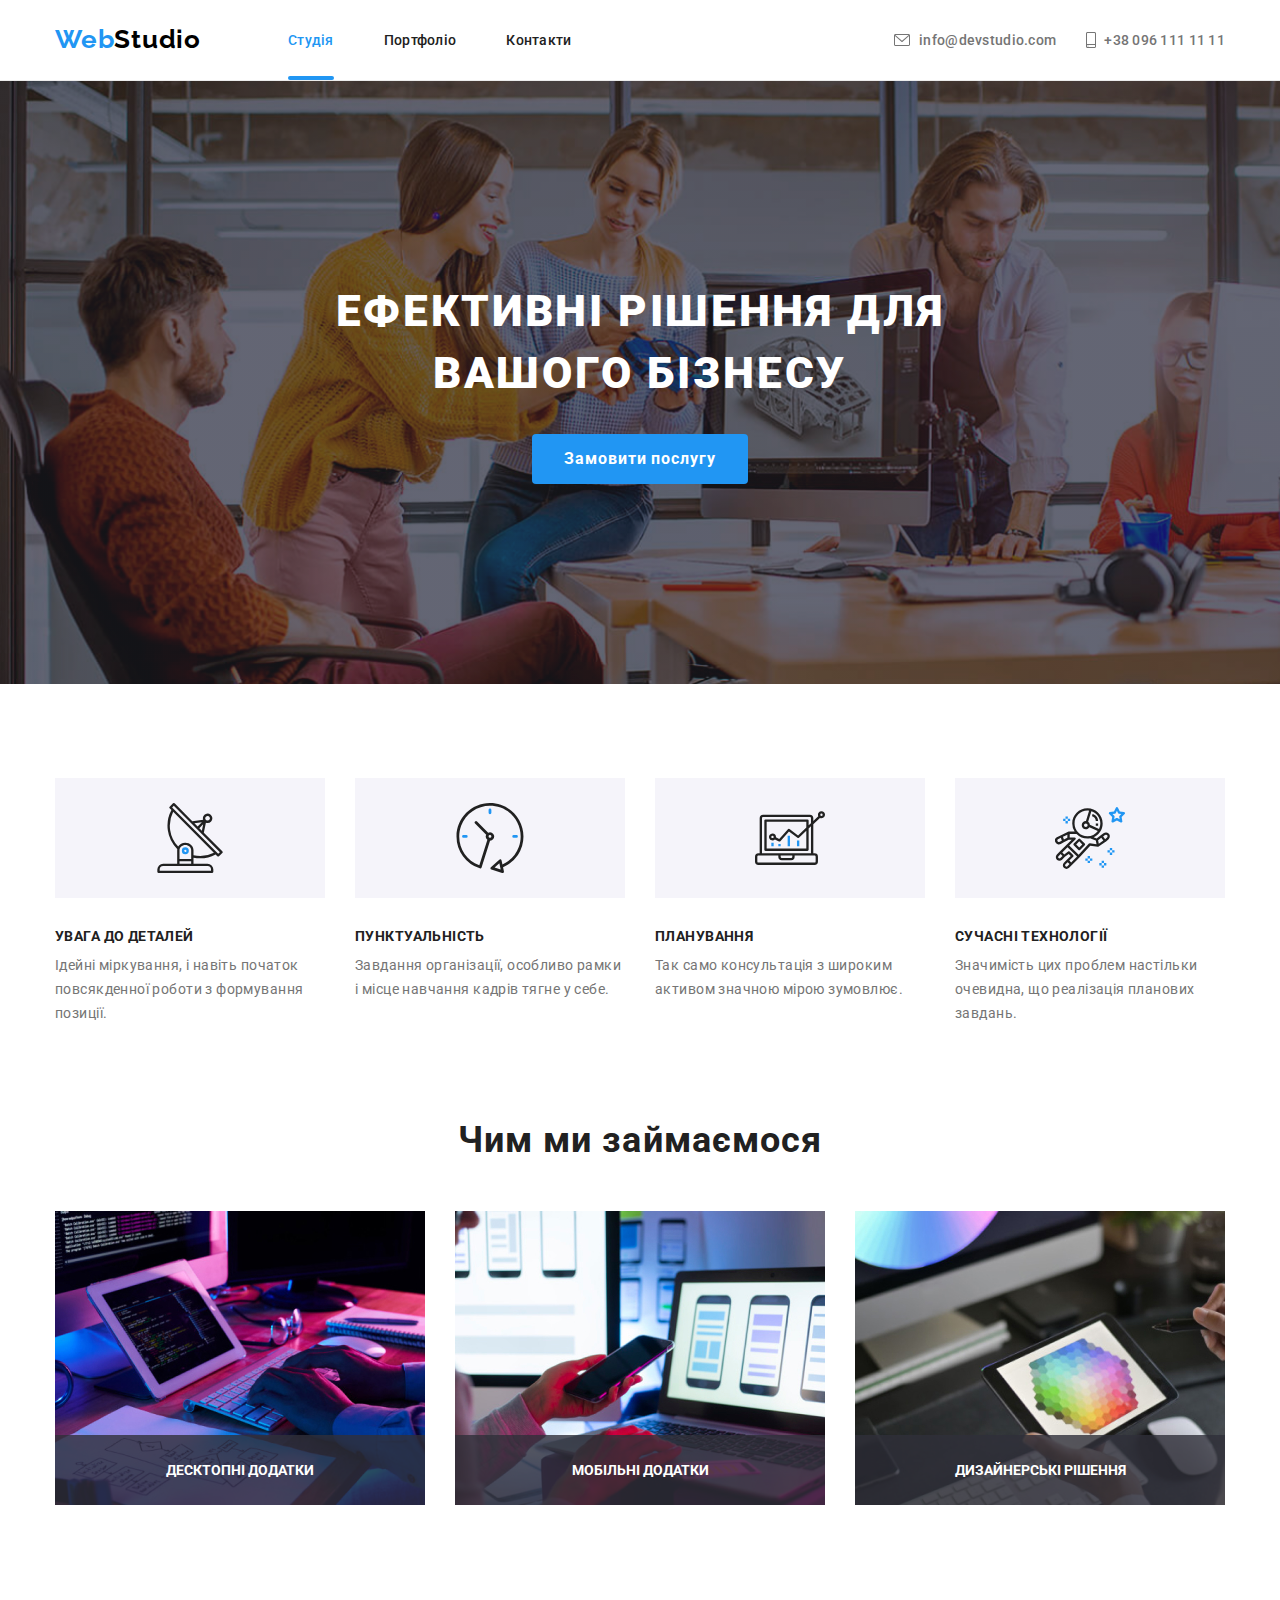
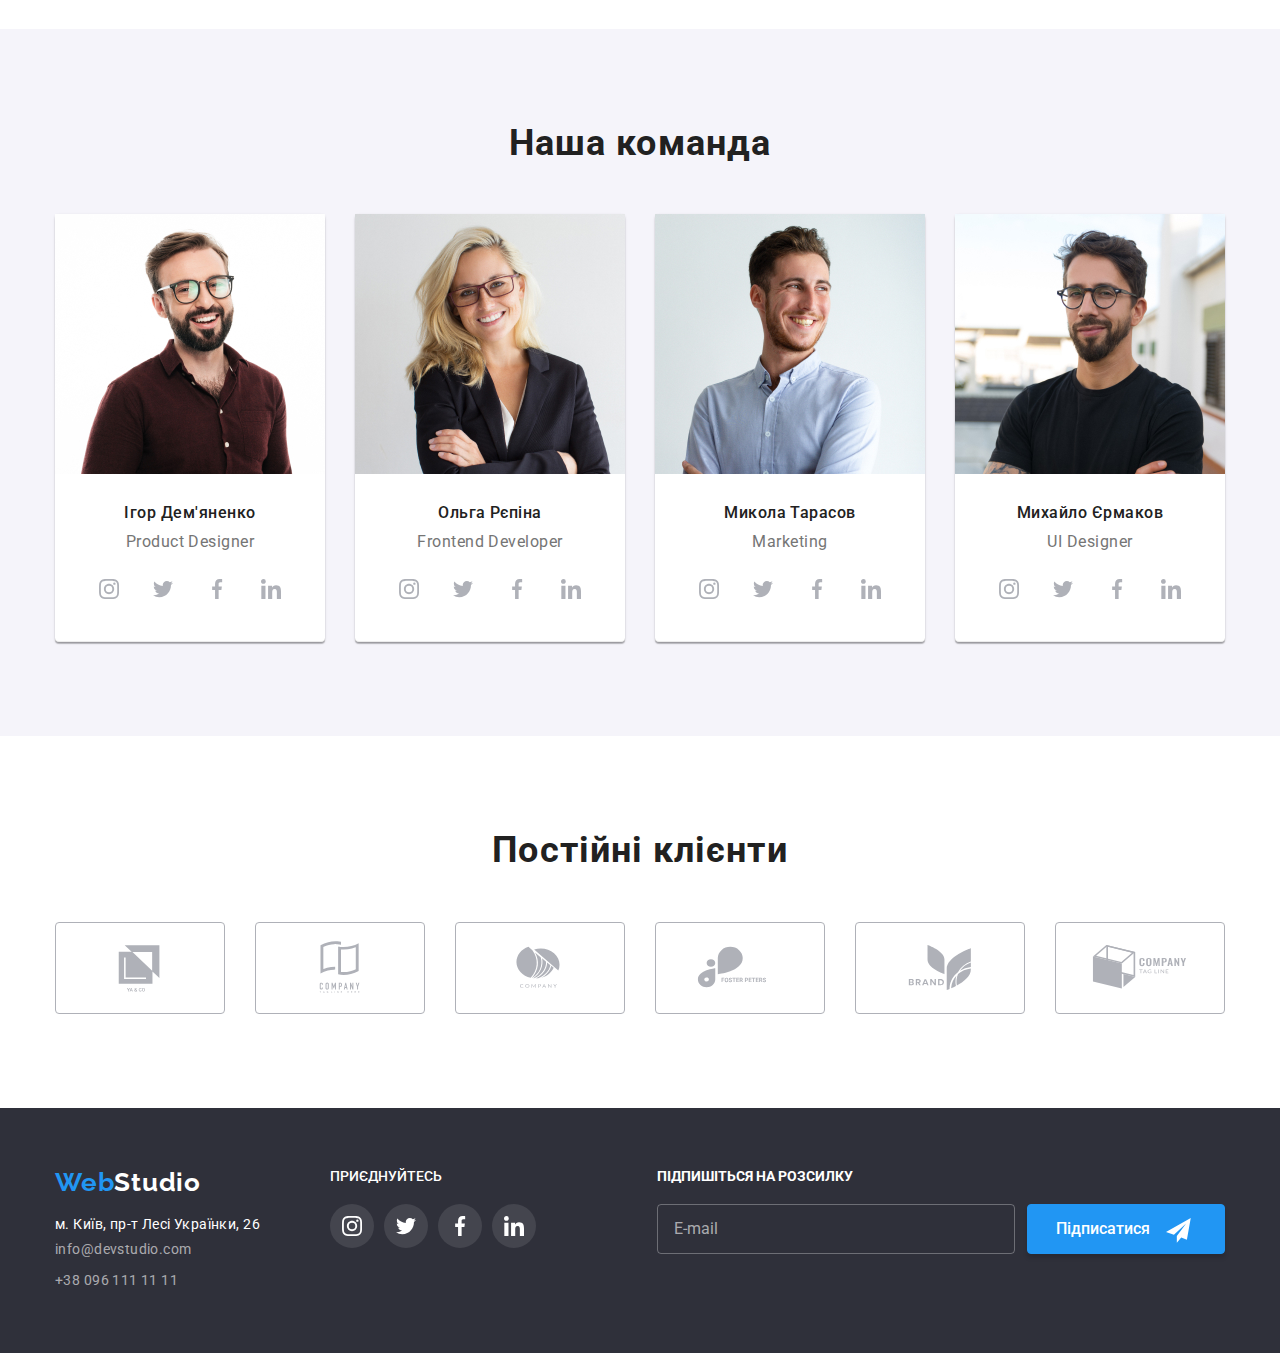
==== commit 2fe4d4b4: "sdfghj" ====
--- a/index.html
+++ b/index.html
@@ -20,7 +20,6 @@
     <!--Шапка сайту-->
     <header class="section-header">
       <div class="container header">
-       
         <nav class="header__menu">
           <a class="webstudio webstudio--header" href="index.html"
             ><span class="webstudio__web">Web</span
@@ -48,58 +47,94 @@
           <li class="contact__item">
             <a class="contact__link" href="mailto:info@devstudio.com"
               ><svg class="contact__icon" width="18px" height="16px">
-                <use href="./images/sprite.svg#icon-envelope"></use></svg  >info@devstudio.com</a
+                <use href="./images/sprite.svg#icon-envelope"></use></svg
+              >info@devstudio.com</a
             >
           </li>
           <li class="contact__item">
             <a class="contact__link" href="tel:+380961111111"
               ><svg class="contact__icon" width="10px" height="16px">
-                <use href="./images/sprite.svg#icon-smartphonetel1"></use></svg  >+38 096 111 11 11</a
+                <use href="./images/sprite.svg#icon-smartphonetel1"></use></svg
+              >+38 096 111 11 11</a
             >
           </li>
         </ul>
-        <button type="button" class="button-menu js-open-menu" aria-expanded="false"  >
+        <button
+          type="button"
+          class="button-menu js-open-menu"
+          aria-expanded="false"
+        >
           <svg class="button-menu__icon" width="40px" height="40px">
             <use
               class="button-menu__open"
               href="./images/sprite.svg#menu"
-            ></use> </svg>
+            ></use>
+          </svg>
         </button>
       </div>
-      <div class="mobile-menu-container js-menu-container" >
-        <button type="button" class="button-menu-close js-close-menu"><svg class="button-menu__close" width="40px" height="40px">
-          <use href="./images/sprite.svg#menu-close" ></use></svg></button>
-        <nav class="mobile-menu" >
+      <div class="mobile-menu-container js-menu-container">
+        <button type="button" class="button-menu-close js-close-menu">
+          <svg class="button-menu__close" width="40px" height="40px">
+            <use href="./images/sprite.svg#menu-close"></use>
+          </svg>
+        </button>
+        <nav class="mobile-menu">
           <ul class="mobile-menu__list">
-            <li class="mobile-menu__item"><a class="mobile-menu__link mobile-menu__link--current" href="index.html">Студія</a>
-            </li>
-            <li class="mobile-menu__item"><a class="mobile-menu__link" href="portfolio.html">Портфоліо</a>
-            </li>
-            <li class="mobile-menu__item"><a class="mobile-menu__link" href="">Контакти </a>
+            <li class="mobile-menu__item">
+              <a
+                class="mobile-menu__link mobile-menu__link--current"
+                href="index.html"
+                >Студія</a
+              >
+            </li>
+            <li class="mobile-menu__item">
+              <a class="mobile-menu__link" href="portfolio.html">Портфоліо</a>
+            </li>
+            <li class="mobile-menu__item">
+              <a class="mobile-menu__link" href="">Контакти </a>
             </li>
           </ul>
         </nav>
-        <div >
-        <ul class="mob-contact-list" >
-          <li class="mob-contact-list__item"><a class="mob-contact-list__tel" href="tel:+380961111111">+38 096 111 11 11</a></li>
-          <li class="mob-contact-list__item"><a class="mob-contact-list__mail" href="mailto:info@devstudio.com">info@devstudio.com</a></li>
-        </ul>
-        <ul class="mobile-socials">
-          <li class="mobile-socials__item"><a class="mobile-socials__link mobile-socials__link--after">Instagram</a></li>
-          <li class="mobile-socials__item"><a class="mobile-socials__link mobile-socials__link--after">Twitter</a></li>
-          <li class="mobile-socials__item"><a class="mobile-socials__link mobile-socials__link--after">Facebook</a></li>
-          <li class="mobile-socials__item"><a class="mobile-socials__link">LinkedIn</a></li>
-          
-
-        </ul>
+        <div>
+          <ul class="mob-contact-list">
+            <li class="mob-contact-list__item">
+              <a class="mob-contact-list__tel" href="tel:+380961111111"
+                >+38 096 111 11 11</a
+              >
+            </li>
+            <li class="mob-contact-list__item">
+              <a class="mob-contact-list__mail" href="mailto:info@devstudio.com"
+                >info@devstudio.com</a
+              >
+            </li>
+          </ul>
+          <ul class="mobile-socials">
+            <li class="mobile-socials__item">
+              <a class="mobile-socials__link mobile-socials__link--after"
+                >Instagram</a
+              >
+            </li>
+            <li class="mobile-socials__item">
+              <a class="mobile-socials__link mobile-socials__link--after"
+                >Twitter</a
+              >
+            </li>
+            <li class="mobile-socials__item">
+              <a class="mobile-socials__link mobile-socials__link--after"
+                >Facebook</a
+              >
+            </li>
+            <li class="mobile-socials__item">
+              <a class="mobile-socials__link">LinkedIn</a>
+            </li>
+          </ul>
+        </div>
       </div>
-      </div>
-       
     </header>
 
     <main>
       <!--HERO-->
-       <section class="section section-hero">
+      <section class="section section-hero">
         <div class="container">
           <h1 class="section-hero__title">
             Ефективні рішення для вашого бізнесу
@@ -108,7 +143,7 @@
             Замовити послугу
           </button>
           <!-- Модальне вікно -->
-       <div class="backdrop is-hidden" data-modal>
+          <div class="backdrop is-hidden" data-modal>
             <div class="modal-wrapper">
               <button class="modal-wrapper__close-button" data-modal-close>
                 <svg
@@ -122,7 +157,7 @@
                     d="M11 1.108 9.892 0 5.5 4.392 1.108 0 0 1.108 4.392 5.5 0 9.892 1.108 11 5.5 6.608 9.892 11 11 9.892 6.608 5.5 11 1.108Z"
                   />
                 </svg>
-              </button> 
+              </button>
 
               <form class="form">
                 <strong class="form__title"
@@ -131,13 +166,42 @@
                 <label class="form__label">
                   <span class="form__name">Ім'я</span>
                   <input class="form__input" type="text" name="user-name" />
-                  <svg class="form__icon" xmlns="http://www.w3.org/2000/svg" width="18" height="18" fill="none"><g clip-path="url(#a)"><path d="M9 9a3 3 0 1 0 0-6 3 3 0 1 0 0 6Zm0 1.5c-2.003 0-6 1.005-6 3v.75c0 .412.337.75.75.75h10.5c.412 0 .75-.338.75-.75v-.75c0-1.995-3.998-3-6-3Z"/></g><defs><clipPath id="a"><path fill="#212121" d="M0 0h18v18H0z"/></clipPath></defs></svg>
+                  <svg
+                    class="form__icon"
+                    xmlns="http://www.w3.org/2000/svg"
+                    width="18"
+                    height="18"
+                    fill="none"
+                  >
+                    <g clip-path="url(#a)">
+                      <path
+                        d="M9 9a3 3 0 1 0 0-6 3 3 0 1 0 0 6Zm0 1.5c-2.003 0-6 1.005-6 3v.75c0 .412.337.75.75.75h10.5c.412 0 .75-.338.75-.75v-.75c0-1.995-3.998-3-6-3Z"
+                      />
+                    </g>
+                    <defs>
+                      <clipPath id="a">
+                        <path fill="#212121" d="M0 0h18v18H0z" />
+                      </clipPath>
+                    </defs>
+                  </svg>
                 </label>
                 <label class="form__label">
                   <span class="form__name">Телефон</span>
                   <input class="form__input" type="tel" name="user-tel" />
-                  <svg class="form__icon" xmlns="http://www.w3.org/2000/svg" width="18" height="18" fill="none"><g clip-path="url(#a)"><path  d="m13.996 11.123-1.838-.21a1.44 1.44 0 0 0-1.187.412l-1.332 1.332a10.888 10.888 0 0 1-4.769-4.77L6.21 6.55a1.44 1.44 0 0 0 .412-1.187l-.21-1.824a1.448 1.448 0 0 0-1.44-1.28H3.72c-.818 0-1.498.68-1.448 1.497.384 6.18 5.327 11.116 11.5 11.5.817.05 1.498-.63 1.498-1.448v-1.252a1.434 1.434 0 0 0-1.274-1.432Z"/></g><defs><clipPath id="a"><path fill="#fff" d="M0 0h18v18H0z"/></clipPath></defs></svg>
-                    
+                  <svg
+                    class="form__icon"
+                    xmlns="http://www.w3.org/2000/svg"
+                    width="18"
+                    height="18"
+                    fill="none"
+                  >
+                    <g clip-path="url(#a)">
+                      <path
+                        d="m13.996 11.123-1.838-.21a1.44 1.44 0 0 0-1.187.412l-1.332 1.332a10.888 10.888 0 0 1-4.769-4.77L6.21 6.55a1.44 1.44 0 0 0 .412-1.187l-.21-1.824a1.448 1.448 0 0 0-1.44-1.28H3.72c-.818 0-1.498.68-1.448 1.497.384 6.18 5.327 11.116 11.5 11.5.817.05 1.498-.63 1.498-1.448v-1.252a1.434 1.434 0 0 0-1.274-1.432Z"
+                      />
+                    </g>
+                    <defs><path fill="#fff" d="M0 0h18v18H0z" /></defs>
+                  </svg>
                 </label>
                 <label class="form__label">
                   <span class="form__name">Пошта</span>
@@ -165,10 +229,22 @@
                     name="agree"
                     id="check"
                   />
-                  <span class="check__custom"><svg width="13" height="10" viewBox="0 0 13 10" fill="none" xmlns="http://www.w3.org/2000/svg">
-                    <path d="M1.95703 4.75166L1.88825 4.68604L1.81923 4.75141L0.93123 5.59258L0.854858 5.66492L0.930974 5.73753L4.42671 9.07236L4.49574 9.1382L4.56476 9.07236L12.069 1.91352L12.1449 1.84116L12.069 1.76881L11.1873 0.927644L11.1183 0.861826L11.0493 0.927611L4.49577 7.17353L1.95703 4.75166Z" fill="white" stroke="white" stroke-width="0.2"/>
+                  <span class="check__custom"
+                    ><svg
+                      width="13"
+                      height="10"
+                      viewBox="0 0 13 10"
+                      fill="none"
+                      xmlns="http://www.w3.org/2000/svg"
+                    >
+                      <path
+                        d="M1.95703 4.75166L1.88825 4.68604L1.81923 4.75141L0.93123 5.59258L0.854858 5.66492L0.930974 5.73753L4.42671 9.07236L4.49574 9.1382L4.56476 9.07236L12.069 1.91352L12.1449 1.84116L12.069 1.76881L11.1873 0.927644L11.1183 0.861826L11.0493 0.927611L4.49577 7.17353L1.95703 4.75166Z"
+                        fill="white"
+                        stroke="white"
+                        stroke-width="0.2"
+                      />
                     </svg>
-                    </span>
+                  </span>
                   <span class="check__label"
                     >Погоджуюся з розсилкою та приймаю
                     <a class="check__agree-link" href=""
@@ -182,7 +258,7 @@
             </div>
           </div>
         </div>
-      </section> 
+      </section>
 
       <!--ПЕРЕВАГИ-->
       <section class="section">
@@ -247,7 +323,10 @@
               <div class="thumb">
                 <img
                   class="thumb__img"
-                  srcset="./images/offers/box_1.jpg 1x, ./images/offers/img@2x.jpg 2x"
+                  srcset="
+                    ./images/offers/box_1.jpg  1x,
+                    ./images/offers/img@2x.jpg 2x
+                  "
                   src="./images/offers/box_1.jpg"
                   alt="tablet"
                   width="370"
@@ -259,7 +338,10 @@
               <div class="thumb">
                 <img
                   class="thumb__img"
-                  srcset="./images/offers/box_2.jpg 1x, ./images/offers/img@2x-1.jpg 2x"
+                  srcset="
+                    ./images/offers/box_2.jpg    1x,
+                    ./images/offers/img@2x-1.jpg 2x
+                  "
                   src="./images/offers/box_2.jpg"
                   alt="laptop"
                   width="370"
@@ -271,7 +353,10 @@
               <div class="thumb">
                 <img
                   class="thumb__img"
-                  srcset="./images/offers/box_3.jpg 1x, ./images/offers/img@2x-2.jpg 2x"
+                  srcset="
+                    ./images/offers/box_3.jpg    1x,
+                    ./images/offers/img@2x-2.jpg 2x
+                  "
                   src="./images/offers/box_3.jpg"
                   alt="color laptop"
                   width="370"
@@ -289,16 +374,31 @@
           <ul class="team">
             <li class="member">
               <picture>
-             <source media="(max-width: 767px)"
-             srcset="./images/comand/imgsm.jpg 1x, ./images/comand/imgsm@2.jpg 2x" 
-             type="image/jpg"/>
-             <source media="(min-width: 768px)"
-             srcset="./images/comand/imgmd.jpg 1x, ./images/comand/imgmd@2x.jpg 2x" 
-             type="image/jpg"/>
-             <source media="(min-width: 1200px)"
-             srcset="./images/comand/imglg.jpg 1x, ./images/comand/imglg@2x.jpg 2x" 
-             type="image/jpg"/>
-              <img src="./images/comand/imgsm.jpg" alt="Igor"/>
+                <source
+                  media="(max-width: 767px)"
+                  srcset="
+                    ./images/comand/imgsm.jpg   1x,
+                    ./images/comand/imgsm@2.jpg 2x
+                  "
+                  type="image/jpg"
+                />
+                <source
+                  media="(min-width: 768px) and (max-width: 1199px)"
+                  srcset="
+                    ./images/comand/imgmd.jpg    1x,
+                    ./images/comand/imgmd@2x.jpg 2x
+                  "
+                  type="image/jpg"
+                />
+                <source
+                  media="(min-width: 1200px)"
+                  srcset="
+                    ./images/comand/imglg.jpg    1x,
+                    ./images/comand/imglg@2x.jpg 2x
+                  "
+                  type="image/jpg"
+                />
+                <img src="./images/comand/imgsm.jpg" alt="Igor" />
               </picture>
               <div class="member__description">
                 <h3 class="member__name">Ігор Дем'яненко</h3>
@@ -365,16 +465,29 @@
             </li>
             <li class="member">
               <picture>
-                <source media="(max-width: 767px)"
-                srcset="./images/comand/imgsm-1.jpg 1x, ./images/comand/imgsm@2-1.jpg 2x" 
-                type="image/jpg"/>
-                <source media="(min-width: 768px)"
-                srcset="./images/comand/imgmd-1.jpg 1x, ./images/comand/imgmd@2x-1.jpg 2x" 
-                type="image/jpg"/>
-                <source media="(min-width: 1200px)"
-                srcset="./images/comand/imglg-1.jpg 1x, ./images/comand/imglg@2x-1.jpg 2x" 
-                type="image/jpg"/>
-                 <img src="./images/comand/imgsm-1.jpg" alt="Olga"/>
+                <source
+                  media="(max-width: 767px)"
+                  srcset="
+                    ./images/comand/imgsm-1.jpg   1x,
+                    ./images/comand/imgsm@2-1.jpg 2x
+                  "
+                  type="image/jpg" />
+                <source
+                  media="(min-width: 768px) and (max-width: 1199px)"
+                  srcset="
+                    ./images/comand/imgmd-1.jpg    1x,
+                    ./images/comand/imgmd@2x-1.jpg 2x
+                  "
+                  type="image/jpg" />
+                <source
+                  media="(min-width: 1200px)"
+                  srcset="
+                    ./images/comand/imglg-1.jpg    1x,
+                    ./images/comand/imglg@2x-1.jpg 2x
+                  "
+                  type="image/jpg" />
+                <img src="./images/comand/imgsm-1.jpg" alt="Olga"
+              /></picture>
               <div class="member__description">
                 <h3 class="member__name">Ольга Рєпіна</h3>
                 <p class="member__profession">Frontend Developer</p>
@@ -440,16 +553,29 @@
             </li>
             <li class="member">
               <picture>
-                <source media="(max-width: 767px)"
-                srcset="./images/comand/imgsm-2.jpg 1x, ./images/comand/imgsm@2-2.jpg 2x" 
-                type="image/jpg"/>
-                <source media="(min-width: 768px)"
-                srcset="./images/comand/imgmd-2.jpg 1x, ./images/comand/imgmd@2x-2.jpg 2x" 
-                type="image/jpg"/>
-                <source media="(min-width: 1200px)"
-                srcset="./images/comand/imglg-2.jpg 1x, ./images/comand/imglg@2x-2.jpg 2x" 
-                type="image/jpg"/>
-                 <img src="./images/comand/imgsm-2.jpg" alt="Mykola"/>
+                <source
+                  media="(max-width: 767px)"
+                  srcset="
+                    ./images/comand/imgsm-2.jpg   1x,
+                    ./images/comand/imgsm@2-2.jpg 2x
+                  "
+                  type="image/jpg" />
+                <source
+                  media="(min-width: 768px) and (max-width: 1199px)"
+                  srcset="
+                    ./images/comand/imgmd-2.jpg    1x,
+                    ./images/comand/imgmd@2x-2.jpg 2x
+                  "
+                  type="image/jpg" />
+                <source
+                  media="(min-width: 1200px)"
+                  srcset="
+                    ./images/comand/imglg-2.jpg    1x,
+                    ./images/comand/imglg@2x-2.jpg 2x
+                  "
+                  type="image/jpg" />
+                <img src="./images/comand/imgsm-2.jpg" alt="Mykola"
+              /></picture>
               <div class="member__description">
                 <h3 class="member__name">Микола Тарасов</h3>
                 <p class="member__profession">Marketing</p>
@@ -515,16 +641,29 @@
             </li>
             <li class="member">
               <picture>
-                <source media="(max-width: 767px)"
-                srcset="./images/comand/imgsm-3.jpg 1x, ./images/comand/imgsm@2-3.jpg 2x" 
-                type="image/jpg"/>
-                <source media="(min-width: 768px)"
-                srcset="./images/comand/imgmd-3.jpg 1x, ./images/comand/imgmd@2x-3.jpg 2x" 
-                type="image/jpg"/>
-                <source media="(min-width: 1200px)"
-                srcset="./images/comand/imglg-3.jpg 1x, ./images/comand/imglg@2x-3.jpg 2x" 
-                type="image/jpg"/>
-                 <img src="./images/comand/imgsm-3.jpg" alt="Mychailo"/>
+                <source
+                  media="(max-width: 767px)"
+                  srcset="
+                    ./images/comand/imgsm-3.jpg   1x,
+                    ./images/comand/imgsm@2-3.jpg 2x
+                  "
+                  type="image/jpg" />
+                <source
+                  media="(min-width: 768px) and (max-width: 1199px)"
+                  srcset="
+                    ./images/comand/imgmd-3.jpg    1x,
+                    ./images/comand/imgmd@2x-3.jpg 2x
+                  "
+                  type="image/jpg" />
+                <source
+                  media="(min-width: 1200px)"
+                  srcset="
+                    ./images/comand/imglg-3.jpg    1x,
+                    ./images/comand/imglg@2x-3.jpg 2x
+                  "
+                  type="image/jpg" />
+                <img src="./images/comand/imgsm-3.jpg" alt="Mychailo"
+              /></picture>
               <div class="member__description">
                 <h3 class="member__name">Михайло Єрмаков</h3>
                 <p class="member__profession">UI Designer</p>
--- a/css/main.min.css
+++ b/css/main.min.css
@@ -1 +1 @@
-:root{--title-text-color: #212121;--primary-text-color:#757575;--accent-color: #2196F3;--second-accent-color:#F5F4FA;--timing-function: cubic-bezier(0.4, 0, 0.2, 1) }img{display:block;max-width:100%}body{font-family:roboto,sans-serif;font-size:14px;color:#212121;font-weight:400}.section{padding-top:60px;padding-bottom:60px}.section--grey{background-color:var(--second-accent-color)}@media screen and (min-width: 1200px){.section{padding-top:94px;padding-bottom:94px}}.section__title{font-size:28px;text-align:center;letter-spacing:1.08px;margin-top:0px;margin-bottom:30px}@media screen and (min-width: 1200px){.section__title{font-size:36px;margin-bottom:50px}}.button{color:#fff;font-size:16px;font-weight:700;line-height:1.87;letter-spacing:.96px;background:var(--accent-color);cursor:pointer;border-radius:4px}.container{padding-left:15px;padding-right:15px;margin-left:auto;margin-right:auto}@media screen and (min-width: 480px){.container{width:480px}}@media screen and (min-width: 768px){.container{width:768px}}@media screen and (min-width: 1200px){.container{width:1200px}}ul{list-style-type:none}a{text-decoration:none}h1,h2,h3{margin:0px}.social-list{display:-webkit-box;display:-ms-flexbox;display:flex;-webkit-box-pack:center;-ms-flex-pack:center;justify-content:center;padding:0px;-webkit-box-align:center;-ms-flex-align:center;align-items:center;margin-bottom:0px}.social-list__item:not(:last-child){margin-right:10px}.social-list__link{width:44px;height:44px;background-color:#fff;display:-webkit-box;display:-ms-flexbox;display:flex;-webkit-box-pack:center;-ms-flex-pack:center;justify-content:center;-webkit-box-align:center;-ms-flex-align:center;align-items:center;border-radius:50%;-webkit-transition:background-color 250ms cubic-bezier(0.4, 0, 0.2, 1);transition:background-color 250ms cubic-bezier(0.4, 0, 0.2, 1)}.social-list__link:hover .social-list__icon,.social-list__link:focus .social-list__icon{fill:#fff}.social-list__link:hover{background-color:var(--accent-color)}.social-list__link:focus{outline:none;background-color:var(--accent-color)}.social-list__link--bcg-grey{background-color:rgba(255,255,255,.1)}.social-list__icon{fill:#afb1b8;-webkit-transition:fill 250ms cubic-bezier(0.4, 0, 0.2, 1);transition:fill 250ms cubic-bezier(0.4, 0, 0.2, 1)}.social-list__icon--fill-white{fill:#fff}.footer-socials__title{color:#fff;font-weight:500;text-transform:uppercase;text-align:center;margin-bottom:20px;margin-top:0px}@media screen and (min-width: 1200px){.footer-socials__title{text-align:left}}.footer-socials{margin-bottom:60px}@media screen and (min-width: 768px){.footer-socials{margin-bottom:0px}}.webstudio__web{color:var(--accent-color);font-family:raleway;font-size:24px;letter-spacing:.78px;font-weight:700}@media screen and (min-width: 1200px){.webstudio__web{font-size:26px}}.webstudio__studio{color:#000;font-family:raleway;font-size:24px;letter-spacing:.78px;font-weight:700}.webstudio__studio--white{color:#fff}@media screen and (min-width: 1200px){.webstudio__studio{font-size:26px}}.webstudio{text-decoration:none;display:block;margin-bottom:20px;padding-top:16px;padding-bottom:16px}@media screen and (min-width: 768px){.webstudio{padding:0px}}.webstudio--header{margin-right:93px;margin-bottom:0px}@media screen and (max-width: 767px){.webstudio--header{margin:0px}}@media screen and (min-width: 768px){.webstudio--header{margin-right:87px}}.modal-wrapper__close-button{position:absolute;display:-webkit-box;display:-ms-flexbox;display:flex;-webkit-box-pack:center;-ms-flex-pack:center;justify-content:center;-webkit-box-align:center;-ms-flex-align:center;align-items:center;-o-object-fit:cover;object-fit:cover;width:30px;height:30px;border-radius:50%;border:rgba(0,0,0,.1) 1px solid;top:8px;right:8px;cursor:pointer;padding:0px;background-color:rgba(0,0,0,0)}.modal-wrapper__close-button:hover .modal-wrapper__close-icon,.modal-wrapper__close-button:focus .modal-wrapper__close-icon{fill:var(--accent-color)}.modal-wrapper__close-icon{fill:#000;-webkit-transition:fill 250ms cubic-bezier(0.4, 0, 0.2, 1);transition:fill 250ms cubic-bezier(0.4, 0, 0.2, 1)}.modal-wrapper{position:absolute;max-width:450px;max-height:609px;background-color:#fff;border-radius:4px;top:50%;left:50%;-webkit-transform:translate(-50%, -50%);transform:translate(-50%, -50%);scale:1;-webkit-box-shadow:0px 1px 3px 0px rgba(0,0,0,.12),0px 1px 1px 0px rgba(0,0,0,.14),0px 2px 1px 0px rgba(0,0,0,.2);box-shadow:0px 1px 3px 0px rgba(0,0,0,.12),0px 1px 1px 0px rgba(0,0,0,.14),0px 2px 1px 0px rgba(0,0,0,.2);z-index:10;-webkit-transition:scale 300ms cubic-bezier(0.4, 0, 0.2, 1);transition:scale 300ms cubic-bezier(0.4, 0, 0.2, 1);padding:40px}@media screen and (min-width: 1200px){.modal-wrapper{max-width:528px;max-height:581px}}.backdrop{position:fixed;top:0px;left:0px;background-color:rgba(0,0,0,.2);width:100%;height:100%;-webkit-transition:opacity 250ms cubic-bezier(0.4, 0, 0.2, 1),visibility 250ms cubic-bezier(0.4, 0, 0.2, 1);transition:opacity 250ms cubic-bezier(0.4, 0, 0.2, 1),visibility 250ms cubic-bezier(0.4, 0, 0.2, 1)}.is-hidden{opacity:0;pointer-events:none;visibility:hidden}.is-hidden .modal-wrapper{-webkit-transform:translate(-50%, -50%);transform:translate(-50%, -50%);scale:.3}.check{position:relative;display:-webkit-box;display:-ms-flexbox;display:flex;-webkit-box-pack:center;-ms-flex-pack:center;justify-content:center;margin-bottom:30px}.check__custom{position:absolute;top:-2px;left:7px;display:-webkit-box;display:-ms-flexbox;display:flex;-webkit-box-pack:center;-ms-flex-pack:center;justify-content:center;-webkit-box-align:center;-ms-flex-align:center;align-items:center;width:16px;height:15px;border-radius:2px;outline:2px solid #212121;outline-offset:-1px;-webkit-transition:border 250ms cubic-bezier(0.4, 0, 0.2, 1),background-color 250ms cubic-bezier(0.4, 0, 0.2, 1);transition:border 250ms cubic-bezier(0.4, 0, 0.2, 1),background-color 250ms cubic-bezier(0.4, 0, 0.2, 1)}@media screen and (min-width: 1200px){.check__custom{position:absolute;top:0;left:17px}}.check__input{position:absolute;-webkit-appearance:none;-moz-appearance:none;appearance:none}.check__input:checked+.check__custom{background-color:var(--accent-color);outline:2px solid var(--accent-color);outline-offset:-1px}.check__input:focus+.check__custom{outline:2px solid var(--accent-color);outline-offset:-1px}.section-header{border-bottom:1px solid #ececec}.header{position:relative;display:-webkit-box;display:-ms-flexbox;display:flex;-webkit-box-pack:justify;-ms-flex-pack:justify;justify-content:space-between;margin-bottom:0px}.navigation-list{display:-webkit-box;display:-ms-flexbox;display:flex;-webkit-box-pack:justify;-ms-flex-pack:justify;justify-content:space-between;margin-top:0px;margin-bottom:0px;padding-left:0px}@media screen and (max-width: 767px){.navigation-list{display:none}}.header__menu{display:-webkit-box;display:-ms-flexbox;display:flex;-webkit-box-align:center;-ms-flex-align:center;align-items:center}.contact{display:-webkit-box;display:-ms-flexbox;display:flex;margin-left:auto;margin:0px;padding-left:0px;-webkit-box-align:end;-ms-flex-align:end;align-items:flex-end}@media screen and (max-width: 767px){.contact{display:none}}@media screen and (min-width: 768px){.contact{display:-webkit-box;display:-ms-flexbox;display:flex;-webkit-box-orient:vertical;-webkit-box-direction:normal;-ms-flex-direction:column;flex-direction:column;-webkit-box-align:baseline;-ms-flex-align:baseline;align-items:baseline}}@media screen and (min-width: 1200px){.contact{-webkit-box-orient:horizontal;-webkit-box-direction:normal;-ms-flex-direction:row;flex-direction:row}}.contact__item{margin:0px;margin-top:32px;margin-bottom:32px}.contact__item:last-child{margin-left:30px}@media screen and (min-width: 768px)and (max-width: 1199px){.contact__item:first-child{margin-top:21px;margin-bottom:10px}.contact__item:last-child{margin-bottom:21px;margin-top:0px;margin-left:0px}}.contact:first-child{margin-left:0px}.navigation-list:last-child{margin-right:0px}.navigation-list__item{margin-right:50px}.navigation-list__item:last-child{margin-right:0px}.navigation-list__link{position:relative;display:block;font-weight:500;letter-spacing:.28px;text-decoration:none;display:inline-block;padding-bottom:32px;padding-top:32px;color:var(--title-text-color);-webkit-transition:color 250ms cubic-bezier(0.4, 0, 0.2, 1);transition:color 250ms cubic-bezier(0.4, 0, 0.2, 1)}.navigation-list__link:hover,.navigation-list__link:focus{color:var(--accent-color)}.navigation-list__link--current{color:var(--accent-color)}.navigation-list__link--current::after{position:absolute;bottom:0;left:0;content:"";width:100%;height:4px;border-radius:2px;display:block;background-color:var(--accent-color)}.contact__link{display:-webkit-box;display:-ms-flexbox;display:flex;-webkit-box-align:center;-ms-flex-align:center;align-items:center;-webkit-box-pack:end;-ms-flex-pack:end;justify-content:end;color:var(--primary-text-color);font-weight:500;letter-spacing:.28px;text-decoration:none;-webkit-transition:color 250ms cubic-bezier(0.4, 0, 0.2, 1);transition:color 250ms cubic-bezier(0.4, 0, 0.2, 1)}.contact__link:hover,.contact__link:focus{color:var(--accent-color)}.contact__link:hover .contact__icon,.contact__link:focus .contact__icon{fill:var(--accent-color)}@media screen and (min-width: 768px)and (max-width: 1199px){.contact__link{font-size:12px}}.contact__icon{fill:var(--primary-text-color);margin-right:8px;-webkit-transition:fill 250ms cubic-bezier(0.4, 0, 0.2, 1);transition:fill 250ms cubic-bezier(0.4, 0, 0.2, 1)}.button-menu{padding:0px;padding-top:10px;padding-bottom:10px;border:none;background-color:rgba(0,0,0,0);margin:0px;display:block;cursor:pointer}@media screen and (min-width: 768px){.button-menu{display:none}}.button-menu:hover .button-menu__open,.button-menu:focus .button-menu__open{fill:var(--accent-color)}.right-side{display:-webkit-box;display:-ms-flexbox;display:flex;-webkit-box-orient:vertical;-webkit-box-direction:normal;-ms-flex-direction:column;flex-direction:column;-webkit-box-align:center;-ms-flex-align:center;align-items:center;-webkit-box-pack:center;-ms-flex-pack:center;justify-content:center;margin-bottom:60px}@media screen and (min-width: 768px){.right-side{margin-left:76px;margin-right:165px;margin-bottom:0px}}@media screen and (min-width: 1200px){.right-side{margin-left:0px;-webkit-box-align:baseline;-ms-flex-align:baseline;align-items:baseline;margin-right:70px}}@media screen and (min-width: 1200px){.container--footer{display:-webkit-box;display:-ms-flexbox;display:flex;-webkit-box-align:start;-ms-flex-align:start;align-items:flex-start;-webkit-box-pack:start;-ms-flex-pack:start;justify-content:flex-start}}.adress{color:#fff;line-height:.87;letter-spacing:.42px;font-style:normal;margin-bottom:0px}.adress__item{color:rgba(255,255,255,.6);text-decoration:none;font-style:normal;display:block;text-align:center;-webkit-transition:color 250ms cubic-bezier(0.4, 0, 0.2, 1);transition:color 250ms cubic-bezier(0.4, 0, 0.2, 1);line-height:1.7}.adress__item:first-child{margin-top:8px;margin-bottom:8px}.adress__item:hover,.adress__item:focus{color:var(--accent-color)}@media screen and (min-width: 1200px){.adress__item{text-align:left}}.footer{background-color:#2f303a;padding-top:60px;padding-bottom:60px}@media screen and (min-width: 768px){.footer-tablet{display:-webkit-box;display:-ms-flexbox;display:flex;margin-bottom:60px}}@media screen and (min-width: 1200px){.footer-tablet{margin-bottom:0px}}.footer-form__label{display:block;margin-bottom:20px;text-transform:uppercase;color:#fff;font-weight:bold;text-align:center}@media screen and (min-width: 1200px){.footer-form__label{text-align:left}}.footer-form__input{width:356px;height:50px;background-color:inherit;border:1px solid rgba(255,255,255,.3);border-radius:4px;padding-left:16px;color:#fff;font-size:16px;margin-right:auto;margin-left:auto;margin-bottom:20px;display:block}.footer-form__input::-webkit-input-placeholder{font-size:16px;color:rgba(255,255,255,.6)}.footer-form__input::-moz-placeholder{font-size:16px;color:rgba(255,255,255,.6)}.footer-form__input:-ms-input-placeholder{font-size:16px;color:rgba(255,255,255,.6)}.footer-form__input::-ms-input-placeholder{font-size:16px;color:rgba(255,255,255,.6)}.footer-form__input::placeholder{font-size:16px;color:rgba(255,255,255,.6)}@media screen and (min-width: 1200px){.footer-form__input{margin-bottom:0px;margin-right:12px}}.footer-form__button{position:relative;width:198px;height:50px;background-color:var(--accent-color);color:#fff;font-size:16px;font-weight:500;border-radius:4px;border:var(--accent-color) solid 1px;-webkit-box-shadow:0px 4px 4px 0px rgba(0,0,0,.15);box-shadow:0px 4px 4px 0px rgba(0,0,0,.15);cursor:pointer;padding-right:28px;padding-left:28px;text-align:left;margin-left:auto;margin-right:auto;display:block}@media screen and (min-width: 1200px){.footer-form__button{margin:0px}}.footer-form__icon{position:absolute;top:13px;right:25px}@media screen and (min-width: 1200px){.footer-form{display:-webkit-box;display:-ms-flexbox;display:flex;-webkit-box-pack:end;-ms-flex-pack:end;justify-content:flex-end;-webkit-box-align:end;-ms-flex-align:end;align-items:flex-end;margin-left:auto}}.galery__title{text-decoration:none;font-size:18px;font-weight:700;letter-spacing:.42px;color:var(--title-text-color);line-height:.5px;margin:0px;line-height:2}.galery{display:-webkit-box;display:-ms-flexbox;display:flex;-webkit-box-orient:vertical;-webkit-box-direction:normal;-ms-flex-direction:column;flex-direction:column;-webkit-box-align:center;-ms-flex-align:center;align-items:center;padding-left:0px;margin-left:auto;margin-right:auto;margin-bottom:0px;margin-top:0px}@media screen and (min-width: 768px){.galery{-ms-flex-wrap:wrap;flex-wrap:wrap;-webkit-box-orient:horizontal;-webkit-box-direction:normal;-ms-flex-direction:row;flex-direction:row;margin:-15px}}.galery__item{margin-bottom:30px}@media screen and (min-width: 768px){.galery__item{margin:15px}}.galery__text{color:var(--primary-text-color);font-size:16px;letter-spacing:.48px;text-decoration:none;margin-top:4px;line-height:2;margin-bottom:0px}.galery__description{padding:20px 24px;border:#eee 1px solid;border-top:none}.galery__link{display:block;-webkit-transition:-webkit-box-shadow 250ms cubic-bezier(0.4, 0, 0.2, 1);transition:-webkit-box-shadow 250ms cubic-bezier(0.4, 0, 0.2, 1);transition:box-shadow 250ms cubic-bezier(0.4, 0, 0.2, 1);transition:box-shadow 250ms cubic-bezier(0.4, 0, 0.2, 1), -webkit-box-shadow 250ms cubic-bezier(0.4, 0, 0.2, 1)}.galery__link:hover,.galery__link:focus{-webkit-box-shadow:0px 1px 1px 0px rgba(0,0,0,.12),0px 4px 4px 0px rgba(0,0,0,.06),1px 4px 6px 0px rgba(0,0,0,.16);box-shadow:0px 1px 1px 0px rgba(0,0,0,.12),0px 4px 4px 0px rgba(0,0,0,.06),1px 4px 6px 0px rgba(0,0,0,.16);outline:none}.galery__link:hover .galery__animation,.galery__link:focus .galery__animation{-webkit-transform:translateY(0%);transform:translateY(0%);outline:none}.galery img{display:block}.galery__thumb{position:relative;padding:0px;overflow:hidden}.galery__animation-text{color:#fff;font-size:18px;font-weight:400;line-height:1.6;padding:63px 24px;margin:0px}.galery__animation{position:absolute;top:0;left:0;margin:0px;padding:0px;width:100%;height:100%;background-color:var(--accent-color);opacity:.9;-webkit-transform:translateY(100%);transform:translateY(100%);-webkit-box-shadow:#fff;box-shadow:#fff;-webkit-transition:-webkit-transform 250ms cubic-bezier(0.4, 0, 0.2, 1);transition:-webkit-transform 250ms cubic-bezier(0.4, 0, 0.2, 1);transition:transform 250ms cubic-bezier(0.4, 0, 0.2, 1);transition:transform 250ms cubic-bezier(0.4, 0, 0.2, 1), -webkit-transform 250ms cubic-bezier(0.4, 0, 0.2, 1)}.section-hero{background-color:#2f303a;padding-bottom:118px;padding-top:118px;max-width:1200px;margin-left:auto;margin-right:auto;background-repeat:no-repeat;background-size:cover;background-image:-webkit-gradient(linear, left top, left bottom, from(rgba(47, 48, 58, 0.4)), to(rgba(47, 48, 58, 0.4))),url(../images/hero/hero-sm.png);background-image:linear-gradient(to bottom, rgba(47, 48, 58, 0.4), rgba(47, 48, 58, 0.4)),url(../images/hero/hero-sm.png)}@media(min-devise-pixel-ratio: 2),(-webkit-min-device-pixel-ratio: 2),(min-resolution: 192dpi),(min-resolution: 2dppx){.section-hero{background-image:-webkit-gradient(linear, left top, left bottom, from(rgba(47, 48, 58, 0.4)), to(rgba(47, 48, 58, 0.4))),url(../images/hero/hero-sm@2x.png);background-image:linear-gradient(to bottom, rgba(47, 48, 58, 0.4), rgba(47, 48, 58, 0.4)),url(../images/hero/hero-sm@2x.png)}}@media screen and (min-width: 768px){.section-hero{background-image:-webkit-gradient(linear, left top, left bottom, from(rgba(47, 48, 58, 0.4)), to(rgba(47, 48, 58, 0.4))),url(../images/hero/hero-md.png);background-image:linear-gradient(to bottom, rgba(47, 48, 58, 0.4), rgba(47, 48, 58, 0.4)),url(../images/hero/hero-md.png)}}@media screen and (min-width: 768px)and (min-devise-pixel-ratio: 2),screen and (min-width: 768px)and (-webkit-min-device-pixel-ratio: 2),screen and (min-width: 768px)and (min-resolution: 192dpi),screen and (min-width: 768px)and (min-resolution: 2dppx){.section-hero{background-image:-webkit-gradient(linear, left top, left bottom, from(rgba(47, 48, 58, 0.4)), to(rgba(47, 48, 58, 0.4))),url(../images/hero/hero-md@2x.png);background-image:linear-gradient(to bottom, rgba(47, 48, 58, 0.4), rgba(47, 48, 58, 0.4)),url(../images/hero/hero-md@2x.png)}}@media screen and (min-width: 1200px){.section-hero{padding-top:200px;padding-bottom:200px;background-image:-webkit-gradient(linear, left top, left bottom, from(rgba(47, 48, 58, 0.4)), to(rgba(47, 48, 58, 0.4))),url(../images/hero/hero-lg.png);background-image:linear-gradient(to bottom, rgba(47, 48, 58, 0.4), rgba(47, 48, 58, 0.4)),url(../images/hero/hero-lg.png)}}@media screen and (min-width: 1200px)and (min-devise-pixel-ratio: 2),screen and (min-width: 1200px)and (-webkit-min-device-pixel-ratio: 2),screen and (min-width: 1200px)and (min-resolution: 192dpi),screen and (min-width: 1200px)and (min-resolution: 2dppx){.section-hero{background-image:-webkit-gradient(linear, left top, left bottom, from(rgba(47, 48, 58, 0.4)), to(rgba(47, 48, 58, 0.4))),url(../images/hero/hero-lg@2x.png);background-image:linear-gradient(to bottom, rgba(47, 48, 58, 0.4), rgba(47, 48, 58, 0.4)),url(../images/hero/hero-lg@2x.png)}}.section-hero__title{color:#fff;text-align:center;font-size:26px;font-weight:900;line-height:1.6;letter-spacing:2.64px;text-transform:uppercase;margin-top:0px;margin-bottom:30px;margin-right:auto;margin-left:auto}@media screen and (min-width: 768px){.section-hero__title{max-width:360px}}.button__hero{padding:10px 24px;border:none;margin:auto;display:block;min-width:200px}.filter{display:-webkit-box;display:-ms-flexbox;display:flex;-ms-flex-wrap:wrap;flex-wrap:wrap;padding-left:0px;margin-top:0px;margin-bottom:40px}@media screen and (min-width: 768px){.filter{-webkit-box-pack:center;-ms-flex-pack:center;justify-content:center;margin-bottom:30px}}@media screen and (min-width: 1200px){.filter{margin-top:0px;-webkit-box-pack:center;-ms-flex-pack:center;justify-content:center;padding-left:0px;margin-bottom:50px}}.filter__button{font-size:16px;font-weight:500;line-height:1.5;letter-spacing:.48px;cursor:pointer;background-color:var(--second-accent-color);font-family:inherit;border:none;padding:6px 22px;border-radius:4px;margin-bottom:15px;-webkit-transition:background-color 250ms cubic-bezier(0.4, 0, 0.2, 1),color 250ms cubic-bezier(0.4, 0, 0.2, 1),-webkit-box-shadow 250ms cubic-bezier(0.4, 0, 0.2, 1);transition:background-color 250ms cubic-bezier(0.4, 0, 0.2, 1),color 250ms cubic-bezier(0.4, 0, 0.2, 1),-webkit-box-shadow 250ms cubic-bezier(0.4, 0, 0.2, 1);transition:box-shadow 250ms cubic-bezier(0.4, 0, 0.2, 1),background-color 250ms cubic-bezier(0.4, 0, 0.2, 1),color 250ms cubic-bezier(0.4, 0, 0.2, 1);transition:box-shadow 250ms cubic-bezier(0.4, 0, 0.2, 1),background-color 250ms cubic-bezier(0.4, 0, 0.2, 1),color 250ms cubic-bezier(0.4, 0, 0.2, 1),-webkit-box-shadow 250ms cubic-bezier(0.4, 0, 0.2, 1)}.filter__button:hover,.filter__button:focus{color:#fff;outline:none;background-color:var(--accent-color);-webkit-box-shadow:0px 3px 1px 0px rgba(0,0,0,.1),0px 1px 2px 0px rgba(0,0,0,.08),0px 2px 2px 0px rgba(0,0,0,.12);box-shadow:0px 3px 1px 0px rgba(0,0,0,.1),0px 1px 2px 0px rgba(0,0,0,.08),0px 2px 2px 0px rgba(0,0,0,.12)}@media screen and (min-width: 768px){.filter__button{margin-bottom:0px}}.filter__item{margin-right:8px}.filter__item:last-child{margin-right:0px}.form__input{display:block;position:relative;width:370px;height:40px;border:1px solid rgba(33,33,33,.2);border-radius:4px;margin-bottom:10px;margin-top:4px;padding:12px 42px;cursor:pointer;-webkit-transition:border 250ms cubic-bezier(0.4, 0, 0.2, 1);transition:border 250ms cubic-bezier(0.4, 0, 0.2, 1)}.form__input:focus{outline:none;border:1px solid var(--accent-color)}.form__input:focus .form__icon{fill:var(--accent-color)}.form__input:focus+.form__icon{fill:var(--accent-color)}@media screen and (min-width: 1200px){.form__input{width:448px}}.form__title{display:block;text-align:center;font-size:20px;font-weight:600;color:var(--title-text-color);margin-bottom:12px}.form__label{position:relative}.form__name{font-size:12px;color:var(--primary-text-color)}.form__icon{fill:var(--title-text-color);position:absolute;top:32px;left:12px;-webkit-transition:fill 250ms cubic-bezier(0.4, 0, 0.2, 1);transition:fill 250ms cubic-bezier(0.4, 0, 0.2, 1)}.form__coment{height:120px;width:370px;border:1px solid rgba(33,33,33,.2);border-radius:4px;margin-top:4px;margin-bottom:20px;padding:12px 16px;resize:none;-webkit-transition:border 250ms cubic-bezier(0.4, 0, 0.2, 1);transition:border 250ms cubic-bezier(0.4, 0, 0.2, 1)}.form__coment:focus{border:1px solid var(--accent-color);outline:none}.form__coment::-webkit-input-placeholder{font-size:12px;color:rgba(117,117,117,.5)}.form__coment::-moz-placeholder{font-size:12px;color:rgba(117,117,117,.5)}.form__coment:-ms-input-placeholder{font-size:12px;color:rgba(117,117,117,.5)}.form__coment::-ms-input-placeholder{font-size:12px;color:rgba(117,117,117,.5)}.form__coment::placeholder{font-size:12px;color:rgba(117,117,117,.5)}@media screen and (min-width: 1200px){.form__coment{width:448px}}.form__button{display:block;width:200px;height:50px;background-color:var(--accent-color);color:#fff;border-radius:4px;border:var(--accent-color) 1px solid;padding:0px;font-size:16px;font-weight:600px;-webkit-box-shadow:0px 4px 4px 0px rgba(0,0,0,.15);box-shadow:0px 4px 4px 0px rgba(0,0,0,.15);margin-left:auto;margin-right:auto;cursor:pointer}.check__agree-link{color:var(--accent-color);text-decoration:underline;font-size:12px}@media screen and (min-width: 1200px){.check__agree-link{font-size:14px}}.check__label{color:var(--primary-text-color);font-size:12px}@media screen and (min-width: 1200px){.check__label{font-size:14px}}.adventages__title{margin-top:0px;margin-bottom:10px;font-size:14px;font-weight:700;letter-spacing:.42px}@media screen and (max-width: 768px){.adventages__title{text-align:center}}.adventages__description{color:var(--primary-text-color);line-height:1.7;letter-spacing:.42px;margin-bottom:0px;margin-top:0px}.adventages{padding-left:0px;margin-top:0px;margin-bottom:0px}@media screen and (min-width: 768px){.adventages{display:-webkit-box;display:-ms-flexbox;display:flex;-ms-flex-wrap:wrap;flex-wrap:wrap}}@media screen and (min-width: 1200px){.adventages{display:-webkit-box;display:-ms-flexbox;display:flex;-ms-flex-wrap:nowrap;flex-wrap:nowrap;-webkit-box-pack:justify;-ms-flex-pack:justify;justify-content:space-between}}@media screen and (min-width: 768px){.adventages__list{width:354px}}@media screen and (min-width: 768px)and (max-width: 1200px){.adventages__list:nth-child(2n+1){margin-right:30px}}@media screen and (min-width: 1200px){.adventages__list{width:270px}}@media screen and (max-width: 1200px){.adventages__list{margin-bottom:30px}}.adventages__item{background-color:#f5f4fa;height:120px;display:-webkit-box;display:-ms-flexbox;display:flex;-webkit-box-pack:center;-ms-flex-pack:center;justify-content:center;-webkit-box-align:center;-ms-flex-align:center;align-items:center;margin-bottom:30px}.offers{display:-webkit-box;display:-ms-flexbox;display:flex;padding-left:0px;margin-top:0px;margin-bottom:0px}.offers__item{display:block;margin-right:30px;margin-bottom:30px;width:370px}.thumb{position:relative;width:370px;height:294px}.thumb__img{position:relative;z-index:-1}.thumb__description{position:absolute;margin:0px;left:0px;bottom:0px;width:100%;height:70px;font-weight:bold;background-color:rgba(47,48,58,.8);color:#fff;text-align:center;text-transform:uppercase;padding-top:27px;z-index:-1}.offers__section{display:none}@media screen and (min-width: 1200px){.offers__section{display:block;padding-top:0px}}.team{padding-left:0px;margin:-15px}@media screen and (min-width: 768px){.team{display:-webkit-box;display:-ms-flexbox;display:flex;-ms-flex-wrap:wrap;flex-wrap:wrap}}@media screen and (min-width: 1200px){.team{display:-webkit-box;display:-ms-flexbox;display:flex;-ms-flex-wrap:nowrap;flex-wrap:nowrap}}.member{max-width:450px;margin-left:auto;margin-right:auto;display:block;margin-bottom:30px;margin-top:0px;text-align:center;background-color:#fff;border-bottom:1px solid #ececec;border-radius:4px;-webkit-box-shadow:0px 1px 3px 0px rgba(0,0,0,.12),0px 1px 1px 0px rgba(0,0,0,.14),0px 2px 1px 0px rgba(0,0,0,.2);box-shadow:0px 1px 3px 0px rgba(0,0,0,.12),0px 1px 1px 0px rgba(0,0,0,.14),0px 2px 1px 0px rgba(0,0,0,.2)}@media screen and (min-width: 768px){.member{width:calc((100% - 60px)/2);margin:15px}}.member__name{font-size:16px;font-weight:500;letter-spacing:.48px;margin-bottom:10px}.member__profession{color:var(--primary-text-color);font-size:16px;letter-spacing:.48px;text-decoration:none;margin:0px;margin-bottom:16px}.member__description{padding:30px 0px}.clients{display:-webkit-box;display:-ms-flexbox;display:flex;-ms-flex-wrap:wrap;flex-wrap:wrap;margin:-15px;padding:0px}.clients__item{margin:15px;width:calc((100% - 60px)/2)}@media screen and (min-width: 768px){.clients__item{width:calc((100% - 90px)/3)}}@media screen and (min-width: 1200px){.clients__item{width:calc((100% - 180px)/6)}}.clients__link{height:92px;border:1px solid #afb1b8;border-radius:4px;-webkit-box-pack:center;-ms-flex-pack:center;justify-content:center;-webkit-box-align:center;-ms-flex-align:center;align-items:center;display:-webkit-box;display:-ms-flexbox;display:flex;-webkit-transition:border 250ms cubic-bezier(0.4, 0, 0.2, 1);transition:border 250ms cubic-bezier(0.4, 0, 0.2, 1)}.clients__link:hover .clients__icon,.clients__link:focus .clients__icon{fill:#2196f3}.clients__link:hover{border:var(--accent-color) solid 1px}.clients__link:focus{outline:none;border:var(--accent-color) solid 3px}.clients__icon{width:106px;height:60px;fill:#afb1b8;-webkit-transition:fill 250ms cubic-bezier(0.4, 0, 0.2, 1);transition:fill 250ms cubic-bezier(0.4, 0, 0.2, 1)}.mobile-menu-container{display:-webkit-box;display:-ms-flexbox;display:flex;-webkit-box-orient:vertical;-webkit-box-direction:normal;-ms-flex-direction:column;flex-direction:column;-webkit-box-pack:justify;-ms-flex-pack:justify;justify-content:space-between;position:fixed;z-index:999;width:100%;left:0;top:0;height:100%;padding:48px 40px;background-color:#fff;-webkit-transform:translateX(100%);transform:translateX(100%);-webkit-transition:-webkit-transform 250ms ease-in-out;transition:-webkit-transform 250ms ease-in-out;transition:transform 250ms ease-in-out;transition:transform 250ms ease-in-out, -webkit-transform 250ms ease-in-out}.is-open{-webkit-transform:translateX(0);transform:translateX(0)}.button-menu-close{position:absolute;top:10px;right:15px;padding:0px;border:none;background-color:rgba(0,0,0,0);margin:0px;cursor:pointer}.button-menu-close:hover .button-menu__close,.button-menu-close:focus .button-menu__close{fill:var(--accent-color)}.mobile-menu__link{font-size:40px;color:var(--title-text-color);font-weight:500}.mobile-menu__link--current{color:var(--accent-color)}.mobile-menu__link:hover,.mobile-menu__link:focus{color:var(--accent-color)}.mobile-menu__item:nth-child(2){margin-top:32px;margin-bottom:32px}.mobile-menu__list{margin:0px;padding:0px}.mob-contact-list__item{margin-bottom:32px}.mob-contact-list__item:nth-child(2){margin-bottom:64px}.mob-contact-list__tel{color:var(--accent-color);font-size:34px;font-weight:500}.mob-contact-list__mail{color:var(--primary-text-color);font-size:24px;font-weight:500}.mob-contact-list{padding:0px;margin:0px}.mobile-socials{display:-webkit-box;display:-ms-flexbox;display:flex;-webkit-box-align:center;-ms-flex-align:center;align-items:center;-webkit-box-pack:center;-ms-flex-pack:center;justify-content:center;padding:0px;margin:0px}.mobile-socials__item:not(:last-child){margin-right:21px}.mobile-socials__link{position:relative;color:var(--accent-color);line-height:1.2;font-size:18px;font-weight:500}.mobile-socials__link--after::after{content:"";position:absolute;right:-10px;height:22px;background-color:var(--title-text-color);opacity:.2;width:1px;display:inline-block}/*# sourceMappingURL=main.min.css.map */+:root{--title-text-color: #212121;--primary-text-color:#757575;--accent-color: #2196F3;--second-accent-color:#F5F4FA;--timing-function: cubic-bezier(0.4, 0, 0.2, 1) }img{display:block;max-width:100%}body{font-family:roboto,sans-serif;font-size:14px;color:#212121;font-weight:400}.section{padding-top:60px;padding-bottom:60px}.section--grey{background-color:var(--second-accent-color)}@media screen and (min-width: 1200px){.section{padding-top:94px;padding-bottom:94px}}.section__title{font-size:28px;text-align:center;letter-spacing:1.08px;margin-top:0px;margin-bottom:30px}@media screen and (min-width: 1200px){.section__title{font-size:36px;margin-bottom:50px}}.button{color:#fff;font-size:16px;font-weight:700;line-height:1.87;letter-spacing:.96px;background:var(--accent-color);cursor:pointer;border-radius:4px}.container{padding-left:15px;padding-right:15px;margin-left:auto;margin-right:auto}@media screen and (min-width: 480px){.container{width:480px}}@media screen and (min-width: 768px){.container{width:768px}}@media screen and (min-width: 1200px){.container{width:1200px}}ul{list-style-type:none}a{text-decoration:none}h1,h2,h3{margin:0px}.social-list{display:-webkit-box;display:-ms-flexbox;display:flex;-webkit-box-pack:center;-ms-flex-pack:center;justify-content:center;padding:0px;-webkit-box-align:center;-ms-flex-align:center;align-items:center;margin-bottom:0px}.social-list__item:not(:last-child){margin-right:10px}.social-list__link{width:44px;height:44px;background-color:#fff;display:-webkit-box;display:-ms-flexbox;display:flex;-webkit-box-pack:center;-ms-flex-pack:center;justify-content:center;-webkit-box-align:center;-ms-flex-align:center;align-items:center;border-radius:50%;-webkit-transition:background-color 250ms cubic-bezier(0.4, 0, 0.2, 1);transition:background-color 250ms cubic-bezier(0.4, 0, 0.2, 1)}.social-list__link:hover .social-list__icon,.social-list__link:focus .social-list__icon{fill:#fff}.social-list__link:hover{background-color:var(--accent-color)}.social-list__link:focus{outline:none;background-color:var(--accent-color)}.social-list__link--bcg-grey{background-color:rgba(255,255,255,.1)}.social-list__icon{fill:#afb1b8;-webkit-transition:fill 250ms cubic-bezier(0.4, 0, 0.2, 1);transition:fill 250ms cubic-bezier(0.4, 0, 0.2, 1)}.social-list__icon--fill-white{fill:#fff}.footer-socials__title{color:#fff;font-weight:500;text-transform:uppercase;text-align:center;margin-bottom:20px;margin-top:0px}@media screen and (min-width: 1200px){.footer-socials__title{text-align:left}}.footer-socials{margin-bottom:60px}@media screen and (min-width: 768px){.footer-socials{margin-bottom:0px}}.webstudio__web{color:var(--accent-color);font-family:raleway;font-size:24px;letter-spacing:.78px;font-weight:700}@media screen and (min-width: 1200px){.webstudio__web{font-size:26px}}.webstudio__studio{color:#000;font-family:raleway;font-size:24px;letter-spacing:.78px;font-weight:700}.webstudio__studio--white{color:#fff}@media screen and (min-width: 1200px){.webstudio__studio{font-size:26px}}.webstudio{text-decoration:none;display:block;margin-bottom:20px;padding-top:16px;padding-bottom:16px}@media screen and (min-width: 768px){.webstudio{padding:0px}}.webstudio--header{margin-right:93px;margin-bottom:0px}@media screen and (max-width: 767px){.webstudio--header{margin:0px}}@media screen and (min-width: 768px){.webstudio--header{margin-right:87px}}.modal-wrapper__close-button{position:absolute;display:-webkit-box;display:-ms-flexbox;display:flex;-webkit-box-pack:center;-ms-flex-pack:center;justify-content:center;-webkit-box-align:center;-ms-flex-align:center;align-items:center;-o-object-fit:cover;object-fit:cover;width:30px;height:30px;border-radius:50%;border:rgba(0,0,0,.1) 1px solid;top:8px;right:8px;cursor:pointer;padding:0px;background-color:rgba(0,0,0,0)}.modal-wrapper__close-button:hover .modal-wrapper__close-icon,.modal-wrapper__close-button:focus .modal-wrapper__close-icon{fill:var(--accent-color)}.modal-wrapper__close-icon{fill:#000;-webkit-transition:fill 250ms cubic-bezier(0.4, 0, 0.2, 1);transition:fill 250ms cubic-bezier(0.4, 0, 0.2, 1)}.modal-wrapper{position:absolute;height:609px;background-color:#fff;border-radius:4px;top:50%;left:50%;-webkit-transform:translate(-50%, -50%);transform:translate(-50%, -50%);scale:1;-webkit-box-shadow:0px 1px 3px 0px rgba(0,0,0,.12),0px 1px 1px 0px rgba(0,0,0,.14),0px 2px 1px 0px rgba(0,0,0,.2);box-shadow:0px 1px 3px 0px rgba(0,0,0,.12),0px 1px 1px 0px rgba(0,0,0,.14),0px 2px 1px 0px rgba(0,0,0,.2);z-index:10;-webkit-transition:scale 300ms cubic-bezier(0.4, 0, 0.2, 1);transition:scale 300ms cubic-bezier(0.4, 0, 0.2, 1);padding:40px}@media screen and (max-width: 767px){.modal-wrapper{width:94%}}@media screen and (min-width: 768px){.modal-wrapper{width:450px}}@media screen and (min-width: 1200px){.modal-wrapper{width:528px;height:581px}}.backdrop{position:fixed;top:0px;left:0px;background-color:rgba(0,0,0,.2);width:100%;height:100%;-webkit-transition:opacity 250ms cubic-bezier(0.4, 0, 0.2, 1),visibility 250ms cubic-bezier(0.4, 0, 0.2, 1);transition:opacity 250ms cubic-bezier(0.4, 0, 0.2, 1),visibility 250ms cubic-bezier(0.4, 0, 0.2, 1)}.is-hidden{opacity:0;pointer-events:none;visibility:hidden}.is-hidden .modal-wrapper{-webkit-transform:translate(-50%, -50%);transform:translate(-50%, -50%);scale:.3}.check{position:relative;display:-webkit-box;display:-ms-flexbox;display:flex;-webkit-box-pack:center;-ms-flex-pack:center;justify-content:center;margin-bottom:30px}.check__custom{position:absolute;top:-2px;left:7px;display:-webkit-box;display:-ms-flexbox;display:flex;-webkit-box-pack:center;-ms-flex-pack:center;justify-content:center;-webkit-box-align:center;-ms-flex-align:center;align-items:center;width:16px;height:15px;border-radius:2px;outline:2px solid #212121;outline-offset:-1px;-webkit-transition:border 250ms cubic-bezier(0.4, 0, 0.2, 1),background-color 250ms cubic-bezier(0.4, 0, 0.2, 1);transition:border 250ms cubic-bezier(0.4, 0, 0.2, 1),background-color 250ms cubic-bezier(0.4, 0, 0.2, 1)}@media screen and (min-width: 1200px){.check__custom{position:absolute;top:0;left:17px}}.check__input{position:absolute;-webkit-appearance:none;-moz-appearance:none;appearance:none}.check__input:checked+.check__custom{background-color:var(--accent-color);outline:2px solid var(--accent-color);outline-offset:-1px}.check__input:focus+.check__custom{outline:2px solid var(--accent-color);outline-offset:-1px}.section-header{border-bottom:1px solid #ececec}.header{position:relative;display:-webkit-box;display:-ms-flexbox;display:flex;-webkit-box-pack:justify;-ms-flex-pack:justify;justify-content:space-between;margin-bottom:0px}.navigation-list{display:-webkit-box;display:-ms-flexbox;display:flex;-webkit-box-pack:justify;-ms-flex-pack:justify;justify-content:space-between;margin-top:0px;margin-bottom:0px;padding-left:0px}@media screen and (max-width: 767px){.navigation-list{display:none}}.header__menu{display:-webkit-box;display:-ms-flexbox;display:flex;-webkit-box-align:center;-ms-flex-align:center;align-items:center}.contact{display:-webkit-box;display:-ms-flexbox;display:flex;margin-left:auto;margin:0px;padding-left:0px;-webkit-box-align:end;-ms-flex-align:end;align-items:flex-end}@media screen and (max-width: 767px){.contact{display:none}}@media screen and (min-width: 768px){.contact{display:-webkit-box;display:-ms-flexbox;display:flex;-webkit-box-orient:vertical;-webkit-box-direction:normal;-ms-flex-direction:column;flex-direction:column;-webkit-box-align:baseline;-ms-flex-align:baseline;align-items:baseline}}@media screen and (min-width: 1200px){.contact{-webkit-box-orient:horizontal;-webkit-box-direction:normal;-ms-flex-direction:row;flex-direction:row}}.contact__item{margin:0px;margin-top:32px;margin-bottom:32px}.contact__item:last-child{margin-left:30px}@media screen and (min-width: 768px)and (max-width: 1199px){.contact__item:first-child{margin-top:21px;margin-bottom:10px}.contact__item:last-child{margin-bottom:21px;margin-top:0px;margin-left:0px}}.contact:first-child{margin-left:0px}.navigation-list:last-child{margin-right:0px}.navigation-list__item{margin-right:50px}.navigation-list__item:last-child{margin-right:0px}.navigation-list__link{position:relative;display:block;font-weight:500;letter-spacing:.28px;text-decoration:none;display:inline-block;padding-bottom:32px;padding-top:32px;color:var(--title-text-color);-webkit-transition:color 250ms cubic-bezier(0.4, 0, 0.2, 1);transition:color 250ms cubic-bezier(0.4, 0, 0.2, 1)}.navigation-list__link:hover,.navigation-list__link:focus{color:var(--accent-color)}.navigation-list__link--current{color:var(--accent-color)}.navigation-list__link--current::after{position:absolute;bottom:0;left:0;content:"";width:100%;height:4px;border-radius:2px;display:block;background-color:var(--accent-color)}.contact__link{display:-webkit-box;display:-ms-flexbox;display:flex;-webkit-box-align:center;-ms-flex-align:center;align-items:center;-webkit-box-pack:end;-ms-flex-pack:end;justify-content:end;color:var(--primary-text-color);font-weight:500;letter-spacing:.28px;text-decoration:none;-webkit-transition:color 250ms cubic-bezier(0.4, 0, 0.2, 1);transition:color 250ms cubic-bezier(0.4, 0, 0.2, 1)}.contact__link:hover,.contact__link:focus{color:var(--accent-color)}.contact__link:hover .contact__icon,.contact__link:focus .contact__icon{fill:var(--accent-color)}@media screen and (min-width: 768px)and (max-width: 1199px){.contact__link{font-size:12px}}.contact__icon{fill:var(--primary-text-color);margin-right:8px;-webkit-transition:fill 250ms cubic-bezier(0.4, 0, 0.2, 1);transition:fill 250ms cubic-bezier(0.4, 0, 0.2, 1)}.button-menu{padding:0px;padding-top:10px;padding-bottom:10px;border:none;background-color:rgba(0,0,0,0);margin:0px;display:block;cursor:pointer}@media screen and (min-width: 768px){.button-menu{display:none}}.button-menu:hover .button-menu__open,.button-menu:focus .button-menu__open{fill:var(--accent-color)}.button-menu__open{-webkit-transition:fill 250ms cubic-bezier(0.4, 0, 0.2, 1);transition:fill 250ms cubic-bezier(0.4, 0, 0.2, 1)}.right-side{display:-webkit-box;display:-ms-flexbox;display:flex;-webkit-box-orient:vertical;-webkit-box-direction:normal;-ms-flex-direction:column;flex-direction:column;-webkit-box-align:center;-ms-flex-align:center;align-items:center;-webkit-box-pack:center;-ms-flex-pack:center;justify-content:center;margin-bottom:60px}@media screen and (min-width: 768px){.right-side{margin-left:76px;margin-right:165px;margin-bottom:0px}}@media screen and (min-width: 1200px){.right-side{margin-left:0px;-webkit-box-align:baseline;-ms-flex-align:baseline;align-items:baseline;margin-right:70px}}@media screen and (min-width: 1200px){.container--footer{display:-webkit-box;display:-ms-flexbox;display:flex;-webkit-box-align:start;-ms-flex-align:start;align-items:flex-start;-webkit-box-pack:start;-ms-flex-pack:start;justify-content:flex-start}}.adress{color:#fff;line-height:.87;letter-spacing:.42px;font-style:normal;margin-bottom:0px}.adress__item{color:rgba(255,255,255,.6);text-decoration:none;font-style:normal;display:block;text-align:center;-webkit-transition:color 250ms cubic-bezier(0.4, 0, 0.2, 1);transition:color 250ms cubic-bezier(0.4, 0, 0.2, 1);line-height:1.7}.adress__item:first-child{margin-top:8px;margin-bottom:8px}.adress__item:hover,.adress__item:focus{color:var(--accent-color)}@media screen and (min-width: 1200px){.adress__item{text-align:left}}.footer{background-color:#2f303a;padding-top:60px;padding-bottom:60px}@media screen and (min-width: 768px){.footer-tablet{display:-webkit-box;display:-ms-flexbox;display:flex;margin-bottom:60px}}@media screen and (min-width: 1200px){.footer-tablet{margin-bottom:0px}}.footer-form__label{display:block;margin-bottom:20px;text-transform:uppercase;color:#fff;font-weight:bold;text-align:center}@media screen and (min-width: 1200px){.footer-form__label{text-align:left}}.footer-form__input{width:100%;height:50px;background-color:inherit;border:1px solid rgba(255,255,255,.3);border-radius:4px;padding-left:16px;color:#fff;font-size:16px;margin-right:auto;margin-left:auto;margin-bottom:20px;display:block}.footer-form__input::-webkit-input-placeholder{font-size:16px;color:rgba(255,255,255,.6)}.footer-form__input::-moz-placeholder{font-size:16px;color:rgba(255,255,255,.6)}.footer-form__input:-ms-input-placeholder{font-size:16px;color:rgba(255,255,255,.6)}.footer-form__input::-ms-input-placeholder{font-size:16px;color:rgba(255,255,255,.6)}.footer-form__input::placeholder{font-size:16px;color:rgba(255,255,255,.6)}@media screen and (min-width: 768px){.footer-form__input{width:450px}}@media screen and (min-width: 1200px){.footer-form__input{width:358px;margin-bottom:0px;margin-right:12px}}.footer-form__button{position:relative;width:198px;height:50px;background-color:var(--accent-color);color:#fff;font-size:16px;font-weight:500;border-radius:4px;border:var(--accent-color) solid 1px;-webkit-box-shadow:0px 4px 4px 0px rgba(0,0,0,.15);box-shadow:0px 4px 4px 0px rgba(0,0,0,.15);cursor:pointer;padding-right:28px;padding-left:28px;text-align:left;margin-left:auto;margin-right:auto;display:block}@media screen and (min-width: 1200px){.footer-form__button{margin:0px}}.footer-form__icon{position:absolute;top:13px;right:25px}@media screen and (min-width: 1200px){.footer-form{display:-webkit-box;display:-ms-flexbox;display:flex;-webkit-box-pack:end;-ms-flex-pack:end;justify-content:flex-end;-webkit-box-align:end;-ms-flex-align:end;align-items:flex-end;margin-left:auto}}.galery__title{text-decoration:none;font-size:18px;font-weight:700;letter-spacing:1.32px;color:var(--title-text-color);line-height:.5px;margin:0px;line-height:2;text-align:left}@media screen and (min-width: 1200px){.galery__title{letter-spacing:1.22px}}.galery{display:-webkit-box;display:-ms-flexbox;display:flex;-webkit-box-orient:vertical;-webkit-box-direction:normal;-ms-flex-direction:column;flex-direction:column;-webkit-box-align:center;-ms-flex-align:center;align-items:center;padding-left:0px;margin-left:auto;margin-right:auto;margin-bottom:0px;margin-top:0px}@media screen and (min-width: 768px){.galery{-ms-flex-wrap:wrap;flex-wrap:wrap;-webkit-box-orient:horizontal;-webkit-box-direction:normal;-ms-flex-direction:row;flex-direction:row;margin:-15px}}.galery__item{margin-bottom:30px}@media screen and (min-width: 768px){.galery__item{margin:15px}}.galery__text{color:var(--primary-text-color);font-size:16px;letter-spacing:.48px;text-decoration:none;margin-top:4px;line-height:2;margin-bottom:0px}.galery__description{padding:20px 24px;border:#eee 1px solid;border-top:none}@media screen and (min-width: 768px)and (max-width: 1199px){.galery__description{max-width:354px}}@media screen and (min-width: 1200px){.galery__description{max-width:370px;height:113px}}.galery__link{display:block;-webkit-transition:-webkit-box-shadow 250ms cubic-bezier(0.4, 0, 0.2, 1);transition:-webkit-box-shadow 250ms cubic-bezier(0.4, 0, 0.2, 1);transition:box-shadow 250ms cubic-bezier(0.4, 0, 0.2, 1);transition:box-shadow 250ms cubic-bezier(0.4, 0, 0.2, 1), -webkit-box-shadow 250ms cubic-bezier(0.4, 0, 0.2, 1)}.galery__link:hover,.galery__link:focus{-webkit-box-shadow:0px 1px 1px 0px rgba(0,0,0,.12),0px 4px 4px 0px rgba(0,0,0,.06),1px 4px 6px 0px rgba(0,0,0,.16);box-shadow:0px 1px 1px 0px rgba(0,0,0,.12),0px 4px 4px 0px rgba(0,0,0,.06),1px 4px 6px 0px rgba(0,0,0,.16);outline:none}.galery__link:hover .galery__animation,.galery__link:focus .galery__animation{-webkit-transform:translateY(0%);transform:translateY(0%);outline:none}@media screen and (min-width: 768px)and (max-width: 1199px){.galery__description--height{height:149px}}.galery img{display:block}.galery__thumb{position:relative;padding:0px;overflow:hidden}.galery__animation-text{color:#fff;font-size:18px;font-weight:400;line-height:1.6;padding:63px 24px;margin:0px}.galery__animation{position:absolute;top:0;left:0;margin:0px;padding:0px;width:100%;height:100%;background-color:var(--accent-color);opacity:.9;-webkit-transform:translateY(100%);transform:translateY(100%);-webkit-box-shadow:#fff;box-shadow:#fff;-webkit-transition:-webkit-transform 250ms cubic-bezier(0.4, 0, 0.2, 1);transition:-webkit-transform 250ms cubic-bezier(0.4, 0, 0.2, 1);transition:transform 250ms cubic-bezier(0.4, 0, 0.2, 1);transition:transform 250ms cubic-bezier(0.4, 0, 0.2, 1), -webkit-transform 250ms cubic-bezier(0.4, 0, 0.2, 1);overflow:scroll}.section-hero{background-color:#2f303a;padding-bottom:118px;padding-top:118px;max-width:1600px;margin-left:auto;margin-right:auto;background-repeat:no-repeat;background-size:cover;background-image:-webkit-gradient(linear, left top, left bottom, from(rgba(47, 48, 58, 0.4)), to(rgba(47, 48, 58, 0.4))),url(../images/hero/hero-sm.png);background-image:linear-gradient(to bottom, rgba(47, 48, 58, 0.4), rgba(47, 48, 58, 0.4)),url(../images/hero/hero-sm.png)}@media(min-devise-pixel-ratio: 2),(-webkit-min-device-pixel-ratio: 2),(min-resolution: 192dpi),(min-resolution: 2dppx){.section-hero{background-image:-webkit-gradient(linear, left top, left bottom, from(rgba(47, 48, 58, 0.4)), to(rgba(47, 48, 58, 0.4))),url(../images/hero/hero-sm@2x.png);background-image:linear-gradient(to bottom, rgba(47, 48, 58, 0.4), rgba(47, 48, 58, 0.4)),url(../images/hero/hero-sm@2x.png)}}@media screen and (min-width: 768px){.section-hero{background-image:-webkit-gradient(linear, left top, left bottom, from(rgba(47, 48, 58, 0.4)), to(rgba(47, 48, 58, 0.4))),url(../images/hero/hero-md.png);background-image:linear-gradient(to bottom, rgba(47, 48, 58, 0.4), rgba(47, 48, 58, 0.4)),url(../images/hero/hero-md.png)}}@media screen and (min-width: 768px)and (min-devise-pixel-ratio: 2),screen and (min-width: 768px)and (-webkit-min-device-pixel-ratio: 2),screen and (min-width: 768px)and (min-resolution: 192dpi),screen and (min-width: 768px)and (min-resolution: 2dppx){.section-hero{background-image:-webkit-gradient(linear, left top, left bottom, from(rgba(47, 48, 58, 0.4)), to(rgba(47, 48, 58, 0.4))),url(../images/hero/hero-md@2x.png);background-image:linear-gradient(to bottom, rgba(47, 48, 58, 0.4), rgba(47, 48, 58, 0.4)),url(../images/hero/hero-md@2x.png)}}@media screen and (min-width: 1200px){.section-hero{padding-top:200px;padding-bottom:200px;background-image:-webkit-gradient(linear, left top, left bottom, from(rgba(47, 48, 58, 0.4)), to(rgba(47, 48, 58, 0.4))),url(../images/hero/hero-lg.png);background-image:linear-gradient(to bottom, rgba(47, 48, 58, 0.4), rgba(47, 48, 58, 0.4)),url(../images/hero/hero-lg.png)}}@media screen and (min-width: 1200px)and (min-devise-pixel-ratio: 2),screen and (min-width: 1200px)and (-webkit-min-device-pixel-ratio: 2),screen and (min-width: 1200px)and (min-resolution: 192dpi),screen and (min-width: 1200px)and (min-resolution: 2dppx){.section-hero{background-image:-webkit-gradient(linear, left top, left bottom, from(rgba(47, 48, 58, 0.4)), to(rgba(47, 48, 58, 0.4))),url(../images/hero/hero-lg@2x.png);background-image:linear-gradient(to bottom, rgba(47, 48, 58, 0.4), rgba(47, 48, 58, 0.4)),url(../images/hero/hero-lg@2x.png)}}.section-hero__title{color:#fff;text-align:center;font-size:26px;font-weight:900;line-height:1.6;letter-spacing:2.64px;text-transform:uppercase;margin-top:0px;margin-bottom:30px;margin-right:auto;margin-left:auto}@media screen and (min-width: 768px){.section-hero__title{max-width:360px}}@media screen and (min-width: 1200px){.section-hero__title{font-size:44px;max-width:696px;line-height:1.4}}.button__hero{padding:10px 24px;border:none;margin:auto;display:block;min-width:200px}@media screen and (min-width: 1200px){.button__hero{padding:10px 32px}}.filter{display:-webkit-box;display:-ms-flexbox;display:flex;-ms-flex-wrap:wrap;flex-wrap:wrap;padding-left:0px;margin-top:0px;margin-bottom:40px}@media screen and (min-width: 768px){.filter{-webkit-box-pack:center;-ms-flex-pack:center;justify-content:center;margin-bottom:30px}}@media screen and (min-width: 1200px){.filter{margin-top:0px;-webkit-box-pack:center;-ms-flex-pack:center;justify-content:center;padding-left:0px;margin-bottom:50px}}.filter__button{font-size:16px;font-weight:500;line-height:1.5;letter-spacing:.48px;cursor:pointer;background-color:var(--second-accent-color);font-family:inherit;border:none;padding:6px 22px;border-radius:4px;margin-bottom:15px;-webkit-transition:background-color 250ms cubic-bezier(0.4, 0, 0.2, 1),color 250ms cubic-bezier(0.4, 0, 0.2, 1),-webkit-box-shadow 250ms cubic-bezier(0.4, 0, 0.2, 1);transition:background-color 250ms cubic-bezier(0.4, 0, 0.2, 1),color 250ms cubic-bezier(0.4, 0, 0.2, 1),-webkit-box-shadow 250ms cubic-bezier(0.4, 0, 0.2, 1);transition:box-shadow 250ms cubic-bezier(0.4, 0, 0.2, 1),background-color 250ms cubic-bezier(0.4, 0, 0.2, 1),color 250ms cubic-bezier(0.4, 0, 0.2, 1);transition:box-shadow 250ms cubic-bezier(0.4, 0, 0.2, 1),background-color 250ms cubic-bezier(0.4, 0, 0.2, 1),color 250ms cubic-bezier(0.4, 0, 0.2, 1),-webkit-box-shadow 250ms cubic-bezier(0.4, 0, 0.2, 1)}.filter__button:hover,.filter__button:focus{color:#fff;outline:none;background-color:var(--accent-color);-webkit-box-shadow:0px 3px 1px 0px rgba(0,0,0,.1),0px 1px 2px 0px rgba(0,0,0,.08),0px 2px 2px 0px rgba(0,0,0,.12);box-shadow:0px 3px 1px 0px rgba(0,0,0,.1),0px 1px 2px 0px rgba(0,0,0,.08),0px 2px 2px 0px rgba(0,0,0,.12)}@media screen and (min-width: 768px){.filter__button{margin-bottom:0px}}.filter__item{margin-right:8px}.filter__item:last-child{margin-right:0px}.form__input{display:block;position:relative;width:100%;height:40px;border:1px solid rgba(33,33,33,.2);border-radius:4px;margin-bottom:10px;margin-top:4px;padding:12px 42px;cursor:pointer;-webkit-transition:border 250ms cubic-bezier(0.4, 0, 0.2, 1);transition:border 250ms cubic-bezier(0.4, 0, 0.2, 1)}.form__input:focus{outline:none;border:1px solid var(--accent-color)}.form__input:focus .form__icon{fill:var(--accent-color)}.form__input:focus+.form__icon{fill:var(--accent-color)}@media screen and (min-width: 1200px){.form__input{width:448px}}.form__title{display:block;text-align:center;font-size:20px;font-weight:600;color:var(--title-text-color);margin-bottom:12px}.form__label{position:relative}.form__name{font-size:12px;color:var(--primary-text-color)}.form__icon{fill:var(--title-text-color);position:absolute;top:32px;left:12px;-webkit-transition:fill 250ms cubic-bezier(0.4, 0, 0.2, 1);transition:fill 250ms cubic-bezier(0.4, 0, 0.2, 1)}.form__coment{height:120px;width:100%;border:1px solid rgba(33,33,33,.2);border-radius:4px;margin-top:4px;margin-bottom:20px;padding:12px 16px;resize:none;-webkit-transition:border 250ms cubic-bezier(0.4, 0, 0.2, 1);transition:border 250ms cubic-bezier(0.4, 0, 0.2, 1)}.form__coment:focus{border:1px solid var(--accent-color);outline:none}.form__coment::-webkit-input-placeholder{font-size:12px;color:rgba(117,117,117,.5)}.form__coment::-moz-placeholder{font-size:12px;color:rgba(117,117,117,.5)}.form__coment:-ms-input-placeholder{font-size:12px;color:rgba(117,117,117,.5)}.form__coment::-ms-input-placeholder{font-size:12px;color:rgba(117,117,117,.5)}.form__coment::placeholder{font-size:12px;color:rgba(117,117,117,.5)}@media screen and (min-width: 1200px){.form__coment{width:448px}}.form__button{display:block;width:200px;height:50px;background-color:var(--accent-color);color:#fff;border-radius:4px;border:var(--accent-color) 1px solid;padding:0px;font-size:16px;font-weight:600px;-webkit-box-shadow:0px 4px 4px 0px rgba(0,0,0,.15);box-shadow:0px 4px 4px 0px rgba(0,0,0,.15);margin-left:auto;margin-right:auto;cursor:pointer}.check__agree-link{color:var(--accent-color);text-decoration:underline;font-size:12px}@media screen and (min-width: 1200px){.check__agree-link{font-size:14px}}.check__label{color:var(--primary-text-color);font-size:13px;text-align:right}@media screen and (min-width: 768px){.check__label{font-size:12px}}@media screen and (min-width: 1200px){.check__label{font-size:14px}}.adventages__title{margin-top:0px;margin-bottom:10px;font-size:14px;font-weight:700;letter-spacing:.42px}@media screen and (max-width: 768px){.adventages__title{text-align:center}}.adventages__description{color:var(--primary-text-color);line-height:1.7;letter-spacing:.42px;margin-bottom:0px;margin-top:0px}.adventages{padding-left:0px;margin-top:0px;margin-bottom:0px}@media screen and (min-width: 768px){.adventages{display:-webkit-box;display:-ms-flexbox;display:flex;-ms-flex-wrap:wrap;flex-wrap:wrap}}@media screen and (min-width: 1200px){.adventages{display:-webkit-box;display:-ms-flexbox;display:flex;-ms-flex-wrap:nowrap;flex-wrap:nowrap;-webkit-box-pack:justify;-ms-flex-pack:justify;justify-content:space-between}}@media screen and (min-width: 768px){.adventages__list{width:354px}}@media screen and (min-width: 768px)and (max-width: 1200px){.adventages__list:nth-child(2n+1){margin-right:30px}}@media screen and (min-width: 1200px){.adventages__list{width:270px}}@media screen and (max-width: 1200px){.adventages__list{margin-bottom:30px}}.adventages__item{background-color:#f5f4fa;height:120px;display:-webkit-box;display:-ms-flexbox;display:flex;-webkit-box-pack:center;-ms-flex-pack:center;justify-content:center;-webkit-box-align:center;-ms-flex-align:center;align-items:center;margin-bottom:30px}.offers{display:-webkit-box;display:-ms-flexbox;display:flex;padding-left:0px;margin-top:0px;margin-bottom:0px}.offers__item{display:block;margin-right:30px;margin-bottom:30px;width:370px}.thumb{position:relative;width:370px;height:294px}.thumb__img{position:relative;z-index:-1}.thumb__description{position:absolute;margin:0px;left:0px;bottom:0px;width:100%;height:70px;font-weight:bold;background-color:rgba(47,48,58,.8);color:#fff;text-align:center;text-transform:uppercase;padding-top:27px;z-index:-1}.offers__section{display:none}@media screen and (min-width: 1200px){.offers__section{display:block;padding-top:0px}}.team{padding-left:0px;margin:-15px}@media screen and (min-width: 768px){.team{display:-webkit-box;display:-ms-flexbox;display:flex;-ms-flex-wrap:wrap;flex-wrap:wrap}}@media screen and (min-width: 1200px){.team{display:-webkit-box;display:-ms-flexbox;display:flex;-ms-flex-wrap:nowrap;flex-wrap:nowrap}}.member{max-width:450px;margin-left:auto;margin-right:auto;display:block;margin-bottom:30px;margin-top:0px;text-align:center;background-color:#fff;border-bottom:1px solid #ececec;border-radius:4px;-webkit-box-shadow:0px 1px 3px 0px rgba(0,0,0,.12),0px 1px 1px 0px rgba(0,0,0,.14),0px 2px 1px 0px rgba(0,0,0,.2);box-shadow:0px 1px 3px 0px rgba(0,0,0,.12),0px 1px 1px 0px rgba(0,0,0,.14),0px 2px 1px 0px rgba(0,0,0,.2)}@media screen and (min-width: 768px){.member{width:calc((100% - 60px)/2);margin:15px}}.member__name{font-size:16px;font-weight:500;letter-spacing:.48px;margin-bottom:10px}.member__profession{color:var(--primary-text-color);font-size:16px;letter-spacing:.48px;text-decoration:none;margin:0px;margin-bottom:16px}.member__description{padding:30px 0px}.clients{display:-webkit-box;display:-ms-flexbox;display:flex;-ms-flex-wrap:wrap;flex-wrap:wrap;margin:-15px;padding:0px}.clients__item{margin:15px;width:calc((100% - 60px)/2)}@media screen and (min-width: 768px){.clients__item{width:calc((100% - 90px)/3)}}@media screen and (min-width: 1200px){.clients__item{width:calc((100% - 180px)/6)}}.clients__link{height:92px;border:1px solid #afb1b8;border-radius:4px;-webkit-box-pack:center;-ms-flex-pack:center;justify-content:center;-webkit-box-align:center;-ms-flex-align:center;align-items:center;display:-webkit-box;display:-ms-flexbox;display:flex;-webkit-transition:border 250ms cubic-bezier(0.4, 0, 0.2, 1);transition:border 250ms cubic-bezier(0.4, 0, 0.2, 1)}.clients__link:hover .clients__icon,.clients__link:focus .clients__icon{fill:#2196f3}.clients__link:hover{border:var(--accent-color) solid 1px}.clients__link:focus{outline:none;border:var(--accent-color) solid 3px}.clients__icon{width:106px;height:60px;fill:#afb1b8;-webkit-transition:fill 250ms cubic-bezier(0.4, 0, 0.2, 1);transition:fill 250ms cubic-bezier(0.4, 0, 0.2, 1)}.mobile-menu-container{display:-webkit-box;display:-ms-flexbox;display:flex;-webkit-box-orient:vertical;-webkit-box-direction:normal;-ms-flex-direction:column;flex-direction:column;-webkit-box-pack:justify;-ms-flex-pack:justify;justify-content:space-between;position:fixed;z-index:999;width:100%;left:0;top:0;height:100%;padding:48px 40px;background-color:#fff;-webkit-transform:translateX(110%);transform:translateX(110%);-webkit-transition:-webkit-transform 250ms ease-in-out;transition:-webkit-transform 250ms ease-in-out;transition:transform 250ms ease-in-out;transition:transform 250ms ease-in-out, -webkit-transform 250ms ease-in-out}.is-open{-webkit-transform:translateX(0);transform:translateX(0)}.button-menu-close{position:absolute;top:10px;right:15px;padding:0px;border:none;background-color:rgba(0,0,0,0);margin:0px;cursor:pointer}.button-menu-close:hover .button-menu__close,.button-menu-close:focus .button-menu__close{fill:var(--accent-color)}.button-menu__close{-webkit-transition:fill 250ms cubic-bezier(0.4, 0, 0.2, 1);transition:fill 250ms cubic-bezier(0.4, 0, 0.2, 1)}.mobile-menu__link{font-size:40px;color:var(--title-text-color);font-weight:500}.mobile-menu__link--current{color:var(--accent-color)}.mobile-menu__link:hover,.mobile-menu__link:focus{color:var(--accent-color)}.mobile-menu__item:nth-child(2){margin-top:32px;margin-bottom:32px}.mobile-menu__list{margin:0px;padding:0px}.mob-contact-list__item{margin-bottom:32px}.mob-contact-list__item:nth-child(2){margin-bottom:64px}.mob-contact-list__tel{color:var(--accent-color);font-size:34px;font-weight:500}.mob-contact-list__mail{color:var(--primary-text-color);font-size:24px;font-weight:500}.mob-contact-list{padding:0px;margin:0px}.mobile-socials{display:-webkit-box;display:-ms-flexbox;display:flex;-webkit-box-align:center;-ms-flex-align:center;align-items:center;-webkit-box-pack:center;-ms-flex-pack:center;justify-content:center;padding:0px;margin:0px}.mobile-socials__item:not(:last-child){margin-right:21px}.mobile-socials__link{position:relative;color:var(--accent-color);line-height:1.2;font-size:18px;font-weight:500}.mobile-socials__link--after::after{content:"";position:absolute;right:-10px;height:22px;background-color:var(--title-text-color);opacity:.2;width:1px;display:inline-block}/*# sourceMappingURL=main.min.css.map */